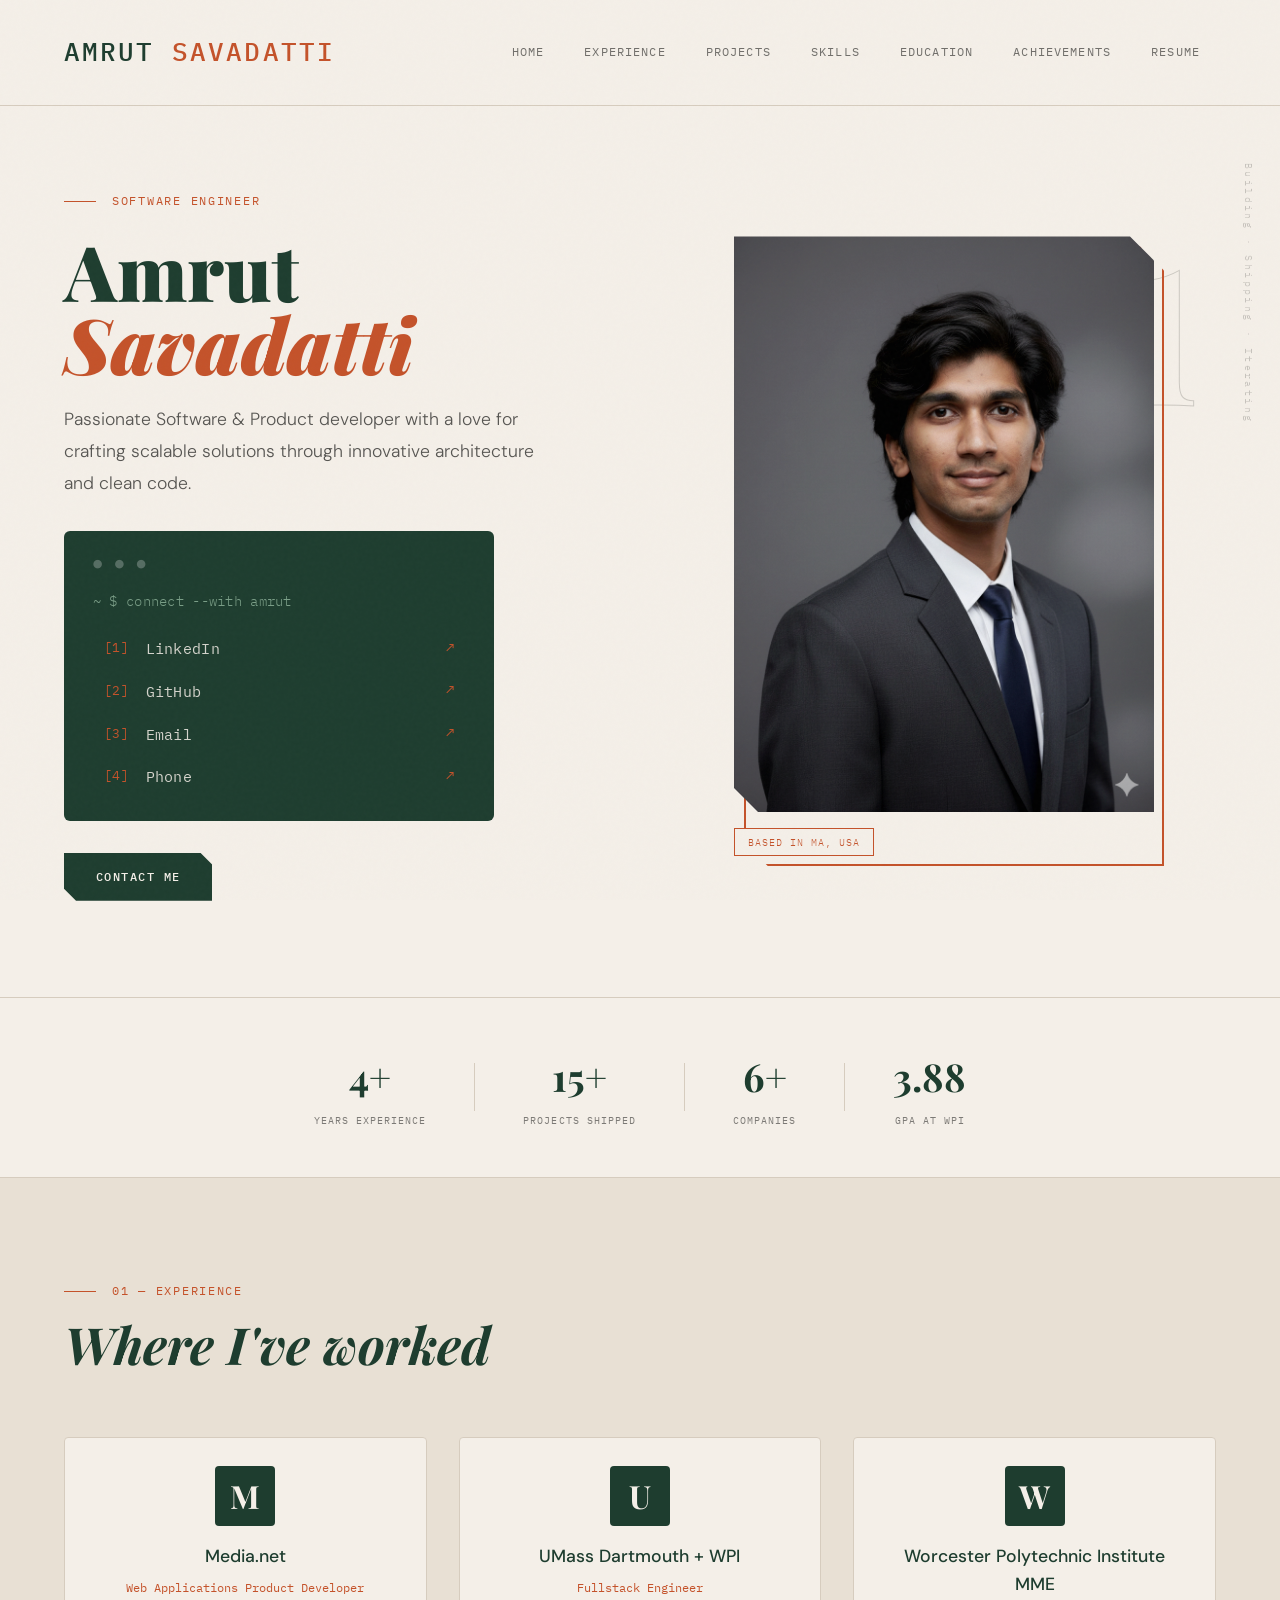
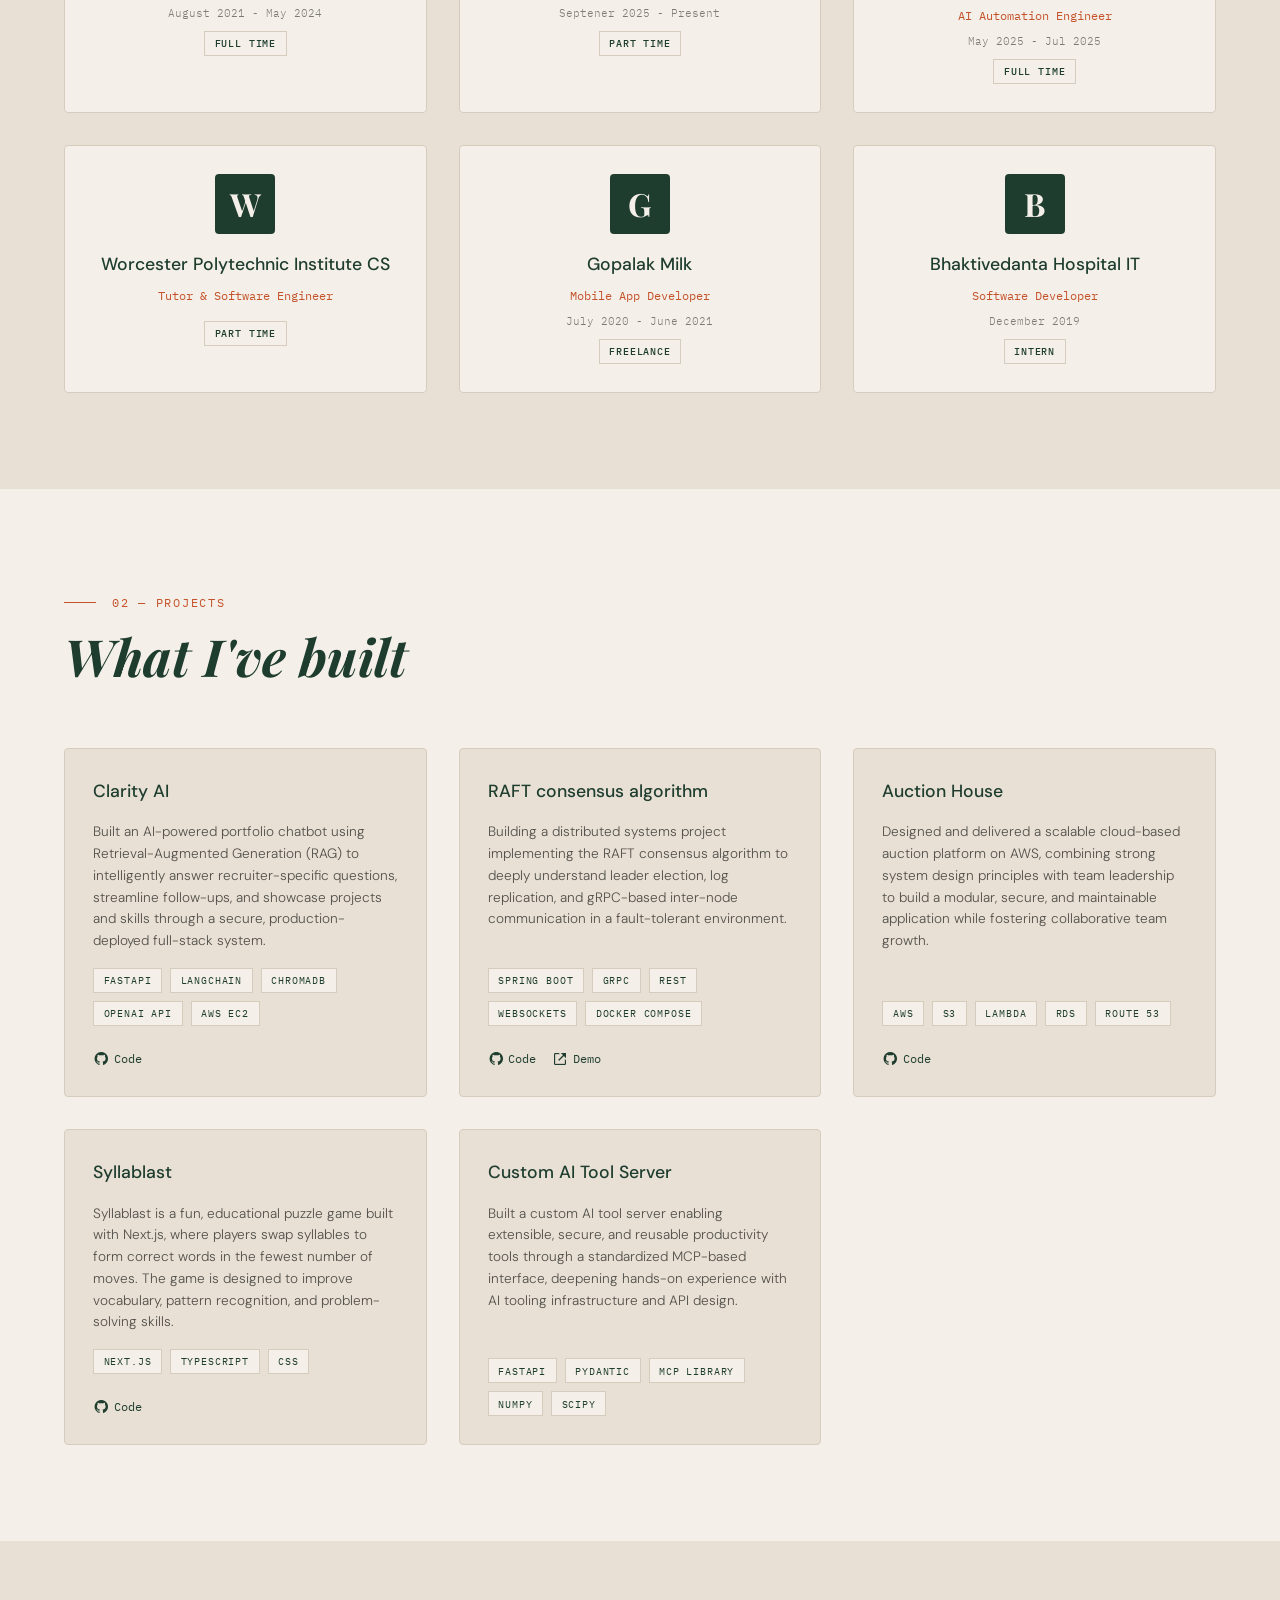
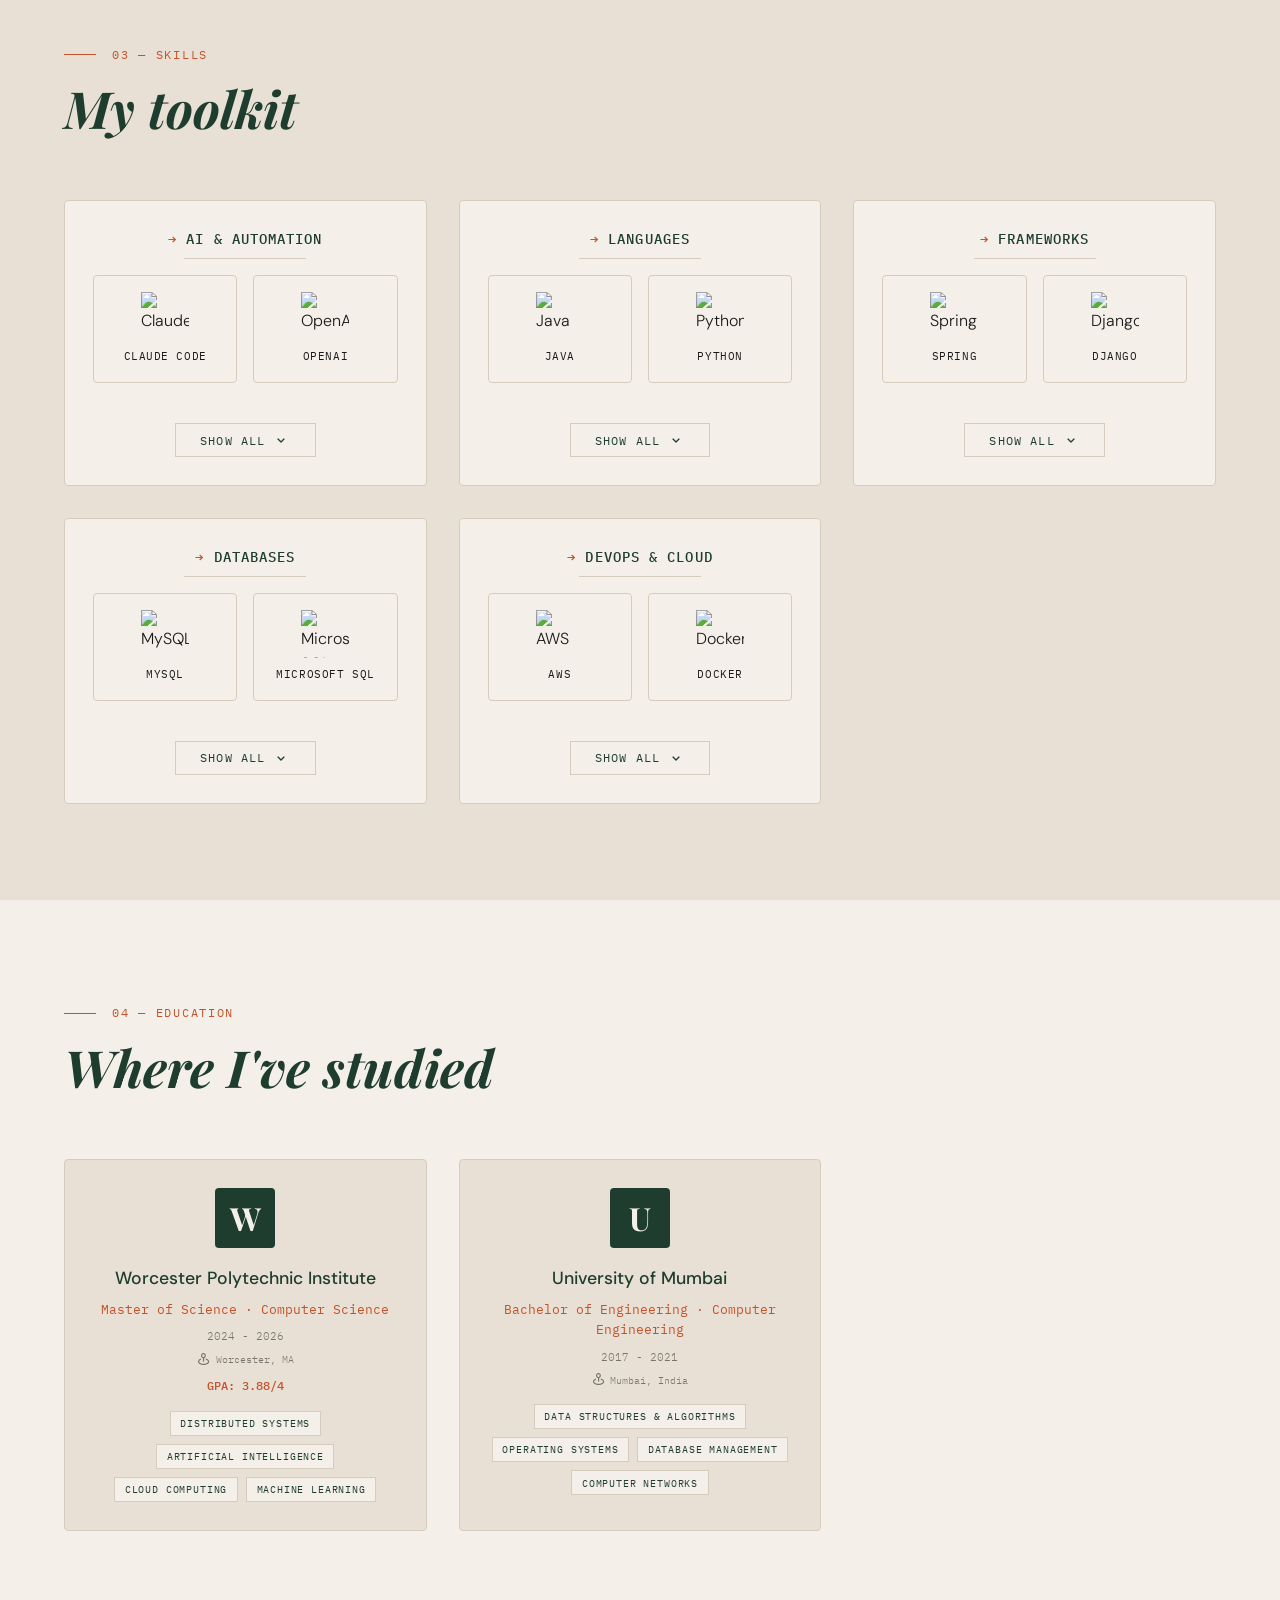
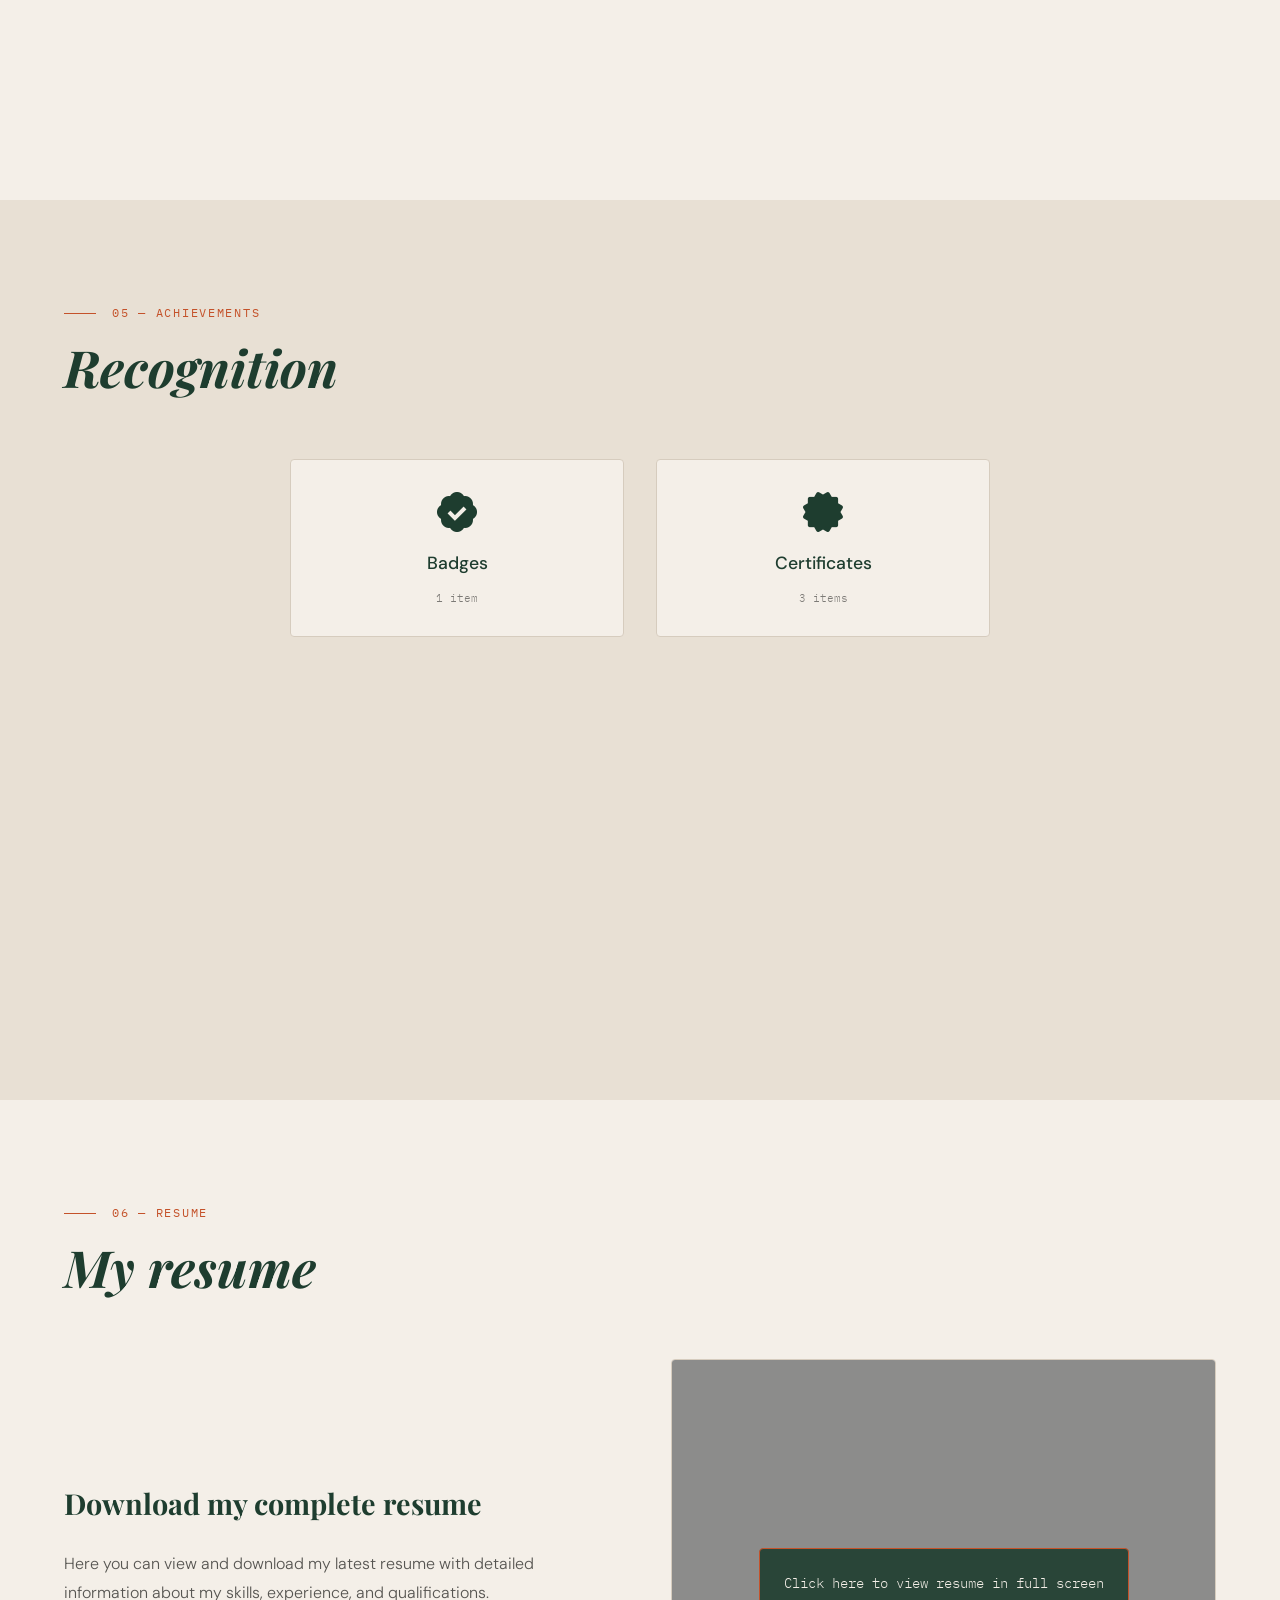
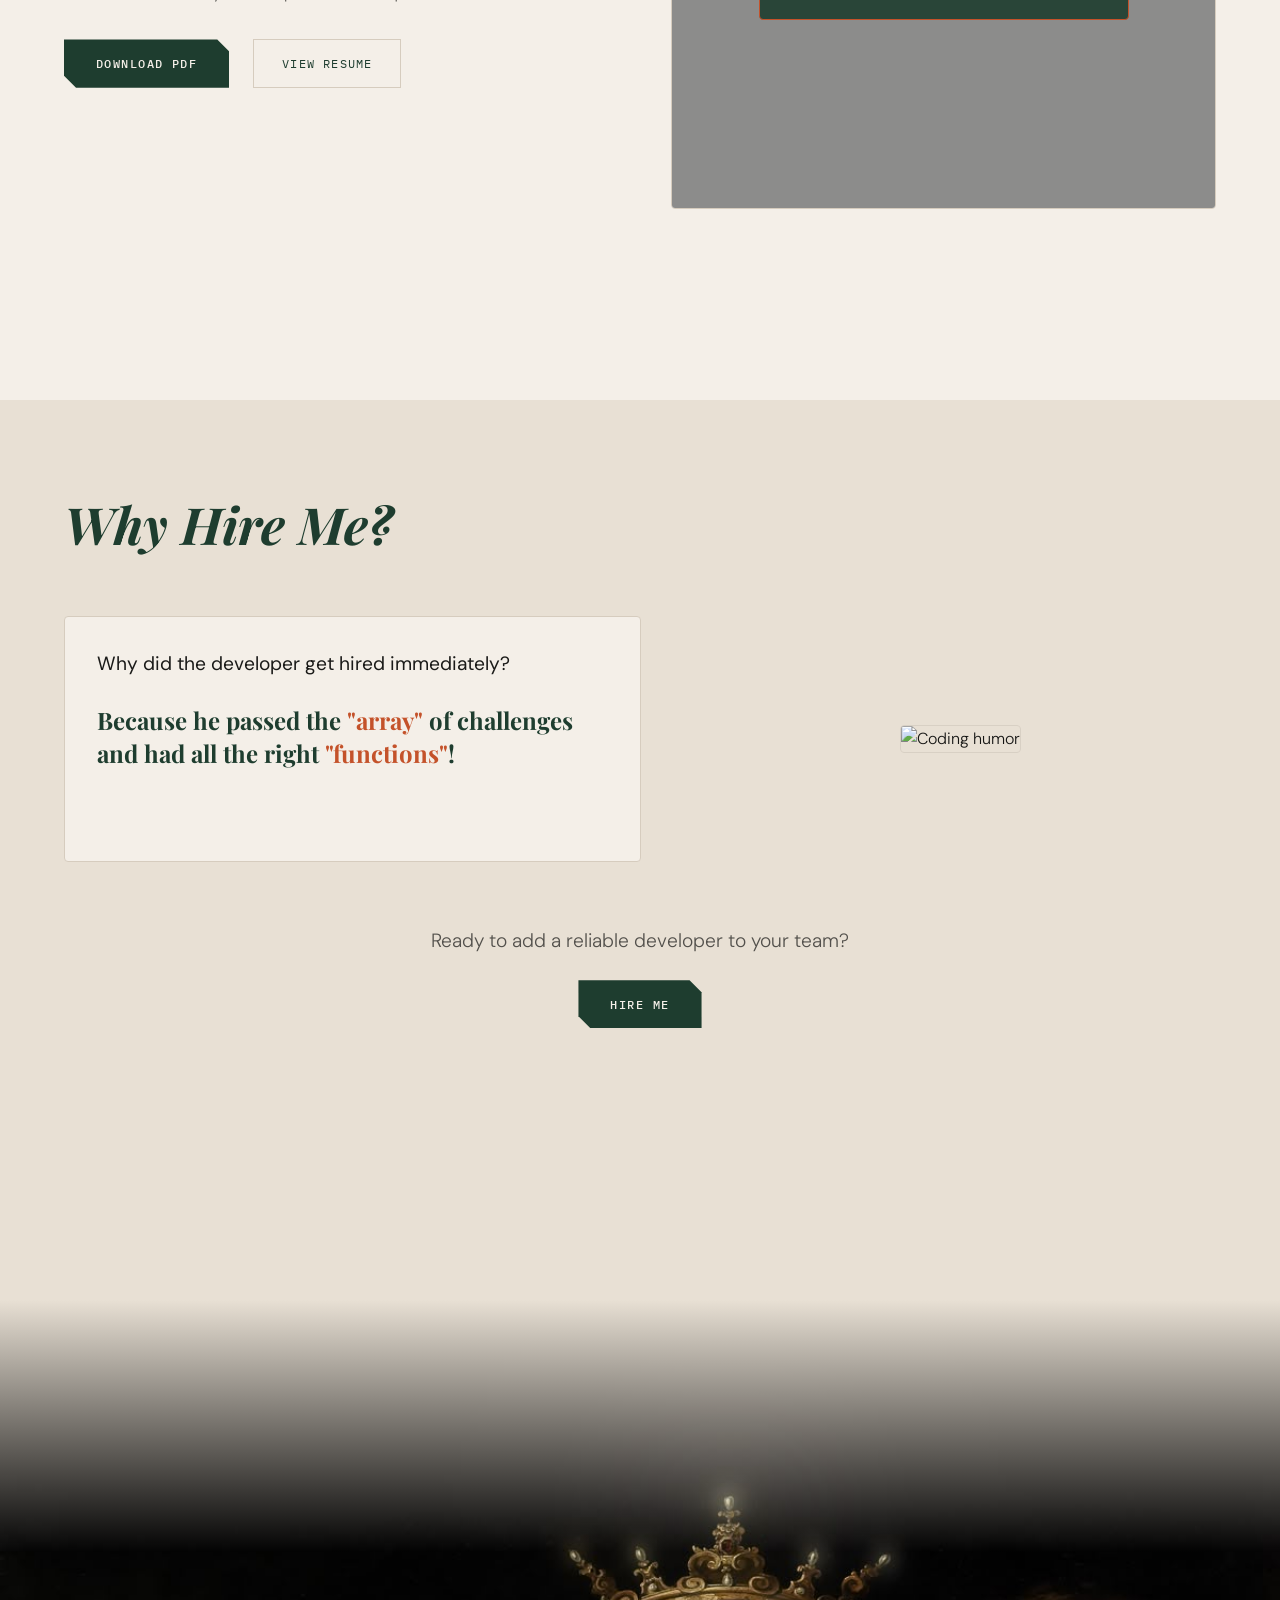
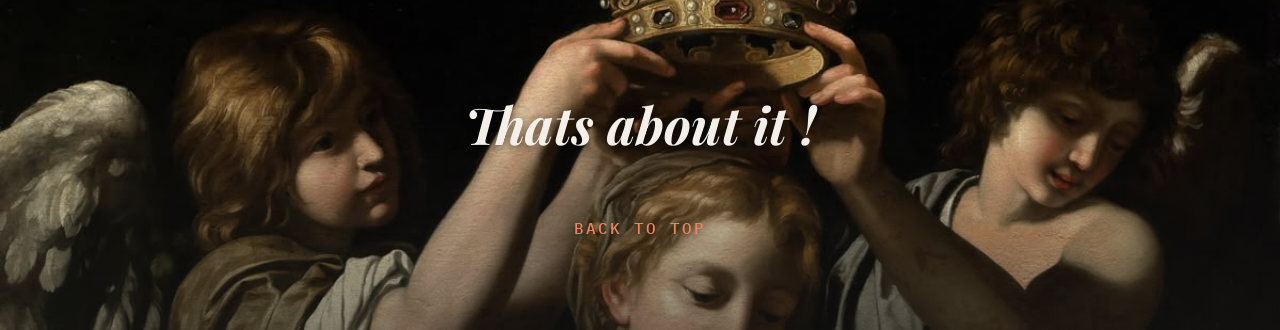
==== index.html @ 576f4924 "new design_v2" ====
<!doctype html>
<html lang="en">
    <head>
        <meta charset="UTF-8" />
        <meta
            name="viewport"
            content="width=device-width, initial-scale=1.0, maximum-scale=1.0, user-scalable=no"
        />
        <title>AS</title>
        <link
            href="https://unpkg.com/boxicons@2.1.4/css/boxicons.min.css"
            rel="stylesheet"
        />
        <link rel="preconnect" href="https://fonts.googleapis.com" />
        <link rel="preconnect" href="https://fonts.gstatic.com" crossorigin />
        <link
            href="https://fonts.googleapis.com/css2?family=Playfair+Display:ital,wght@0,700;0,900;1,700&family=IBM+Plex+Mono:wght@300;400;500&family=DM+Sans:wght@300;400;500&display=swap"
            rel="stylesheet"
        />
        <link rel="stylesheet" href="style.css" />
    </head>
    <body>
        <header class="header">
            <a href="#home" class="logo" id="logo"
                >Amrut <span>Savadatti</span></a
            >

            <div class="menu-icon" id="menu-icon">
                <span></span>
                <span></span>
                <span></span>
            </div>

            <nav class="navbar">
                <a href="#home">Home</a>
                <a href="#experience">Experience</a>
                <a href="#projects">Projects</a>
                <a href="#skills">Skills</a>
                <a href="#education">Education</a>
                <a href="#achievements">Achievements</a>
                <a href="#resume">Resume</a>
            </nav>
        </header>

        <section class="home" id="home">
            <div class="home-content">
                <span class="section-tag">Software Engineer</span>
                <h1>Amrut<br /><em>Savadatti</em></h1>
                <p>
                    Passionate Software & Product developer with a love for
                    crafting scalable solutions through innovative architecture
                    and clean code.
                </p>

                <div class="terminal-snippet">
                    <div class="terminal-dots">● ● ●</div>
                    <div class="terminal-prompt">~ $ connect --with amrut</div>
                    <nav class="terminal-links">
                        <a href="https://www.linkedin.com/in/amrut-savadatti-277069183/" target="_blank" rel="noopener noreferrer"><span class="t-index">[1]</span> LinkedIn <span class="t-arrow">↗</span></a>
                        <a href="https://github.com/amrutsavadatti" target="_blank" rel="noopener noreferrer"><span class="t-index">[2]</span> GitHub <span class="t-arrow">↗</span></a>
                        <a href="mailto:amrutsavadatticareers@gmail.com"><span class="t-index">[3]</span> Email <span class="t-arrow">↗</span></a>
                        <a href="tel:+17745257497"><span class="t-index">[4]</span> Phone <span class="t-arrow">↗</span></a>
                    </nav>
                </div>

                <div class="btn-group">
                    <a
                        href="mailto:amrutsavadatticareers@gmail.com"
                        class="btn-primary"
                        >Contact Me</a
                    >
                </div>
            </div>
            <div class="home-photo-col">
                <div class="home-img">
                    <div class="photo-index-number">01</div>
                    <a href="#contact">
                        <img src="profile.png" alt="Amrut Savadatti" />
                    </a>
                    <span class="photo-label">Based in MA, USA</span>
                </div>
                <div class="vertical-accent">Building · Shipping · Iterating</div>
            </div>
        </section>

        <div class="stats-strip">
            <div class="stats-strip-inner">
                <div class="stat-item">
                    <span class="stat-number">4+</span>
                    <span class="stat-label">Years Experience</span>
                </div>
                <div class="stat-divider"></div>
                <div class="stat-item">
                    <span class="stat-number">15+</span>
                    <span class="stat-label">Projects Shipped</span>
                </div>
                <div class="stat-divider"></div>
                <div class="stat-item">
                    <span class="stat-number">6+</span>
                    <span class="stat-label">Companies</span>
                </div>
                <div class="stat-divider"></div>
                <div class="stat-item">
                    <span class="stat-number">3.88</span>
                    <span class="stat-label">GPA at WPI</span>
                </div>
            </div>
        </div>

        <section class="experience" id="experience">
            <span class="section-tag">01 — Experience</span>
            <h2 class="heading">Where I've worked</h2>

            <!-- Loading State -->
            <div id="exp-loading" class="exp-loading">
                <div class="exp-spinner"></div>
                <p>Loading experience data...</p>
            </div>

            <!-- Error State -->
            <div id="exp-error" class="exp-error" style="display: none">
                <i class="bx bx-error-circle"></i>
                <p>Failed to load experience data.</p>
                <button class="btn-primary" id="exp-retry-btn">Retry</button>
            </div>

            <!-- View 1: Company Tiles Grid -->
            <div id="exp-companies" class="exp-companies" style="display: none">
                <div class="exp-tiles-grid" id="exp-tiles-grid"></div>
            </div>

            <!-- View 2: Company Detail -->
            <div
                id="exp-company-detail"
                class="exp-company-detail"
                style="display: none"
            >
                <button class="exp-back-btn" id="exp-back-to-companies">
                    <i class="bx bx-arrow-back"></i> All Companies
                </button>
                <div class="exp-company-header" id="exp-company-header"></div>
                <div class="exp-projects-grid" id="exp-projects-grid"></div>
            </div>

            <!-- View 3: Project Detail -->
            <div
                id="exp-project-detail"
                class="exp-project-detail"
                style="display: none"
            >
                <button class="exp-back-btn" id="exp-back-to-company">
                    <i class="bx bx-arrow-back"></i> Back to Projects
                </button>
                <div
                    class="exp-project-content"
                    id="exp-project-content"
                ></div>
            </div>
        </section>

        <section class="projects" id="projects">
            <span class="section-tag">02 — Projects</span>
            <h2 class="heading">What I've built</h2>

            <!-- View 1: Project Tiles Grid -->
            <div id="proj-tiles" class="proj-tiles">
                <div class="proj-tiles-grid" id="proj-tiles-grid"></div>
            </div>

            <!-- View 2: Project Detail -->
            <div id="proj-detail" class="proj-detail" style="display: none">
                <button class="exp-back-btn" id="proj-back-btn">
                    <i class="bx bx-arrow-back"></i> All Projects
                </button>
                <div
                    class="proj-detail-content"
                    id="proj-detail-content"
                ></div>
            </div>
        </section>

        <section class="skills" id="skills">
            <span class="section-tag">03 — Skills</span>
            <h2 class="heading">My toolkit</h2>

            <div id="skills-grid" class="skills-grid"></div>
        </section>

        <section class="education" id="education">
            <span class="section-tag">04 — Education</span>
            <h2 class="heading">Where I've studied</h2>
            <div id="edu-grid" class="edu-grid"></div>
        </section>

        <section class="achievements" id="achievements">
            <span class="section-tag">05 — Achievements</span>
            <h2 class="heading">Recognition</h2>

            <!-- View 1: Category Tiles -->
            <div id="achievements-categories" class="achievements-categories">
                <div
                    class="achievements-tiles-grid"
                    id="achievements-tiles-grid"
                ></div>
            </div>

            <!-- View 2: Category Items -->
            <div
                id="achievements-items"
                class="achievements-items"
                style="display: none"
            >
                <button class="exp-back-btn" id="achievements-back-btn">
                    <i class="bx bx-arrow-back"></i> All Categories
                </button>
                <div
                    class="achievements-grid"
                    id="achievements-grid"
                ></div>
            </div>
        </section>

        <section class="resume" id="resume">
            <span class="section-tag">06 — Resume</span>
            <h2 class="heading">My resume</h2>
            <div class="resume-container">
                <div class="resume-content">
                    <h3>Download my complete resume</h3>
                    <p>
                        Here you can view and download my latest resume with
                        detailed information about my skills, experience, and
                        qualifications.
                    </p>
                    <div class="btn-group">
                        <a
                            href="https://drive.google.com/file/d/1L2gJA-UggW-Sop5Z4ojOWzsAaTPPGb1Q/view?usp=sharing"
                            download="Amrut_resume.pdf"
                            class="btn-primary"
                            >Download PDF</a
                        >
                        <a
                            href="https://drive.google.com/file/d/1L2gJA-UggW-Sop5Z4ojOWzsAaTPPGb1Q/view?usp=sharing"
                            target="_blank"
                            class="btn-secondary"
                            >View Resume</a
                        >
                    </div>
                </div>
                <div class="resume-preview">
                    <div class="resume-frame">
                        <iframe
                            src="https://drive.google.com/file/d/1L2gJA-UggW-Sop5Z4ojOWzsAaTPPGb1Q/preview"
                            frameborder="0"
                        ></iframe>
                        <div class="frame-overlay">
                            <span
                                >Click here to view resume in full screen</span
                            >
                        </div>
                    </div>
                </div>
            </div>
        </section>

        <section class="joke" id="joke">
            <h2 class="heading">Why Hire Me?</h2>
            <div class="joke-container">
                <div class="joke-content">
                    <p class="joke-setup">
                        Why did the developer get hired immediately?
                    </p>
                    <p class="joke-punchline">
                        Because he passed the <span>"array"</span> of challenges
                        and had all the right <span>"functions"</span>!
                    </p>
                    <p class="joke-tagline">
                        Just like me - I don't just talk the talk, I actually
                        <span>"return"</span> results!
                    </p>
                </div>
                <div class="joke-image">
                    <img
                        src="coding-joke.png"
                        alt="Coding humor"
                        onerror="this.src='https://media.giphy.com/media/v1.Y2lkPTc5MGI3NjExMXdoeHY1bmZjbmgzMWdhZHB6MmQzcmMxOXprNWc1eW0wdGg4NjlvdyZlcD12MV9pbnRlcm5hbF9naWZfYnlfaWQmY3Q9Zw/QNFhOolVeCzPQ2Mx85/giphy.gif'; this.onerror=null;"
                    />
                </div>
            </div>
            <div class="cta-container">
                <p class="cta-text">
                    Ready to add a reliable developer to your team?
                </p>
                <a
                    href="mailto:amrutsavadatticareers@gmail.com"
                    class="btn-primary"
                    >Hire Me</a
                >
            </div>
        </section>

        <footer class="end">
            <div class="end-fade"></div>
            <div class="end-content">
                <h2 class="heading">Thats about it !</h2>
                <a href="#home"><h3 class="back-link">Back to top</h3></a>
            </div>
        </footer>

        <script src="https://cdn.jsdelivr.net/npm/gsap@3.12.5/dist/gsap.min.js"></script>
        <script
            src="https://cdnjs.cloudflare.com/ajax/libs/gsap/3.12.5/ScrollTrigger.min.js"
            integrity="sha512-onMTRKJBKz8M1TnqqDuGBlowlH0ohFzMXYRNebz+yOcc5TQr/zAKsthzhuv0hiyUKEiQEQXEynnXCvNTOk50dg=="
            crossorigin="anonymous"
            referrerpolicy="no-referrer"
        ></script>
        <script src="script.js"></script>
    </body>
</html>
---- style.css ----
/* ============================================================
   DESIGN SYSTEM — Editorial-Terminal Hybrid
   Warm. Sharp. Considered.
   ============================================================ */

* {
    margin: 0;
    padding: 0;
    box-sizing: border-box;
    text-decoration: none;
    border: none;
    outline: none;
    scroll-behavior: smooth;
}

:root {
    /* Colors */
    --cream:        #f4efe8;
    --cream-dark:   #e8e0d4;
    --cream-border: #d6ccbe;
    --ink:          #1a1a18;
    --ink-muted:    rgba(26, 26, 24, 0.55);
    --ink-faint:    rgba(26, 26, 24, 0.18);
    --forest:       #1e3d2f;
    --forest-light: #2d5c45;
    --sienna:       #c4522a;
    --sienna-light: #e8855e;
    --sage:         #7a9e87;
    --white:        #ffffff;

    /* Fonts */
    --font-serif: 'Playfair Display', Georgia, serif;
    --font-mono:  'IBM Plex Mono', 'Courier New', monospace;
    --font-sans:  'DM Sans', system-ui, sans-serif;

    /* Legacy variable mapping for JS-generated elements */
    --bg-color: var(--cream);
    --second-bg-color: var(--cream-dark);
    --text-color: var(--ink);
    --main-color: var(--forest);
    --main-color-rgb: 30, 61, 47;
    --secondary-color: var(--sienna);
    --trim-color: var(--sienna);
}

html {
    font-size: 100%; /* 1rem = 16px — all rem values are authored for this base */
    overflow-x: hidden;
}

body {
    background-color: var(--cream);
    color: var(--ink);
    font-family: var(--font-sans);
    font-weight: 300;
    overflow-x: hidden;
    line-height: 1.6;
}

/* Grain texture overlay */
body::before {
    content: '';
    position: fixed;
    inset: 0;
    background-image: url("data:image/svg+xml,%3Csvg viewBox='0 0 256 256' xmlns='http://www.w3.org/2000/svg'%3E%3Cfilter id='noise'%3E%3CfeTurbulence type='fractalNoise' baseFrequency='0.9' numOctaves='4' stitchTiles='stitch'/%3E%3C/filter%3E%3Crect width='100%25' height='100%25' filter='url(%23noise)' opacity='0.04'/%3E%3C/svg%3E");
    pointer-events: none;
    z-index: 9999;
    opacity: 0.55;
}

/* ============================================================
   ANIMATIONS
   ============================================================ */
@keyframes fadeUp {
    from { opacity: 0; transform: translateY(24px); }
    to   { opacity: 1; transform: translateY(0); }
}

@keyframes blink {
    0%, 100% { opacity: 1; }
    50%      { opacity: 0; }
}

@keyframes exp-fadeIn {
    from { opacity: 0; transform: translateY(20px); }
    to   { opacity: 1; transform: translateY(0); }
}

@keyframes exp-spin {
    to { transform: rotate(360deg); }
}

.animate-in {
    animation: fadeUp 0.8s ease both;
}

/* ============================================================
   SCROLLBAR
   ============================================================ */
::-webkit-scrollbar {
    width: 6px;
}

::-webkit-scrollbar-thumb {
    background-color: var(--sienna);
    border-radius: 3px;
}

::-webkit-scrollbar-track {
    background-color: var(--cream-dark);
}

/* ============================================================
   NAVIGATION
   ============================================================ */
.header {
    position: fixed;
    top: 0;
    left: 0;
    width: 100%;
    padding: 2rem 4rem;
    background: var(--cream);
    border-bottom: 1px solid var(--cream-border);
    display: flex;
    justify-content: space-between;
    align-items: center;
    z-index: 100;
}

.logo {
    font-family: var(--font-mono);
    font-size: 1.6rem;
    font-weight: 500;
    color: var(--forest);
    text-transform: uppercase;
    letter-spacing: 0.08em;
    cursor: pointer;
    transition: 0.3s ease;
}

.logo:hover {
    opacity: 0.8;
}

.logo span {
    color: var(--sienna);
}

.navbar {
    display: flex;
    align-items: center;
    gap: 0.5rem;
}

.navbar a {
    font-family: var(--font-mono);
    font-size: 0.72rem;
    font-weight: 400;
    color: var(--ink);
    opacity: 0.6;
    text-transform: uppercase;
    letter-spacing: 0.1em;
    padding: 0.5rem 1rem;
    position: relative;
    transition: opacity 0.3s ease, color 0.3s ease;
}

.navbar a::after {
    content: '';
    position: absolute;
    bottom: 0;
    left: 0;
    width: 0;
    height: 2px;
    background: var(--sienna);
    transition: width 0.3s ease;
}

.navbar a:hover {
    opacity: 1;
    color: var(--forest);
}

.navbar a:hover::after {
    width: 100%;
}

.navbar a.active {
    color: var(--sienna);
    opacity: 1;
}

.navbar a.active::after {
    width: 100%;
}

/* Hamburger menu icon */
.menu-icon {
    display: none;
    flex-direction: column;
    gap: 5px;
    cursor: pointer;
    padding: 0.5rem;
}

.menu-icon span {
    display: block;
    width: 24px;
    height: 2px;
    background: var(--forest);
    transition: 0.3s ease;
}

/* ============================================================
   SECTION LAYOUT
   ============================================================ */
section {
    min-height: 100vh;
    padding: 6rem 4rem;
    max-width: 1280px;
    margin: 0 auto;
}

/* Override for full-bleed backgrounds */
.experience,
.skills,
.achievements,
.joke {
    max-width: none;
    background: var(--cream-dark);
}

.experience > *,
.skills > *,
.achievements > *,
.joke > * {
    max-width: 1280px;
    margin-left: auto;
    margin-right: auto;
}

.home,
.projects,
.education,
.resume {
    background: var(--cream);
}

/* ============================================================
   SECTION TAGS & HEADINGS
   ============================================================ */
.section-tag {
    display: inline-flex;
    align-items: center;
    gap: 1rem;
    font-family: var(--font-mono);
    font-size: 0.72rem;
    font-weight: 400;
    text-transform: uppercase;
    letter-spacing: 0.15em;
    color: var(--sienna);
    margin-bottom: 1rem;
}

.section-tag::before {
    content: '';
    display: inline-block;
    width: 2rem;
    height: 1px;
    background: var(--sienna);
}

.heading {
    font-family: var(--font-serif);
    font-weight: 700;
    font-style: italic;
    color: var(--forest);
    font-size: clamp(2.5rem, 4vw, 3.5rem);
    margin-bottom: 4rem;
    line-height: 1.1;
}

/* ============================================================
   BUTTONS
   ============================================================ */
.btn-primary {
    display: inline-block;
    font-family: var(--font-mono);
    font-size: 0.75rem;
    font-weight: 500;
    letter-spacing: 0.12em;
    text-transform: uppercase;
    color: var(--cream);
    background: var(--forest);
    border: none;
    padding: 0.9rem 2rem;
    cursor: pointer;
    clip-path: polygon(0 0, calc(100% - 12px) 0, 100% 12px, 100% 100%, 12px 100%, 0 calc(100% - 12px));
    transition: transform 0.2s ease, box-shadow 0.2s ease;
}

.btn-primary:hover {
    transform: translate(-2px, -2px);
    box-shadow: 4px 4px 0 var(--sienna);
}

.btn-secondary {
    display: inline-block;
    font-family: var(--font-mono);
    font-size: 0.75rem;
    font-weight: 400;
    letter-spacing: 0.1em;
    text-transform: uppercase;
    color: var(--forest);
    background: transparent;
    border: 1px solid var(--cream-border);
    padding: 0.85rem 1.75rem;
    cursor: pointer;
    transition: border-color 0.2s, color 0.2s;
}

.btn-secondary:hover {
    border-color: var(--sienna);
    color: var(--sienna);
}

.btn-group {
    display: flex;
    gap: 1.5rem;
    flex-wrap: wrap;
}

/* Legacy .btn class mapping for JS-generated buttons */
.btn {
    display: inline-block;
    font-family: var(--font-mono);
    font-size: 0.75rem;
    font-weight: 500;
    letter-spacing: 0.12em;
    text-transform: uppercase;
    color: var(--cream);
    background: var(--forest);
    border: none;
    padding: 0.9rem 2rem;
    cursor: pointer;
    clip-path: polygon(0 0, calc(100% - 12px) 0, 100% 12px, 100% 100%, 12px 100%, 0 calc(100% - 12px));
    transition: transform 0.2s ease, box-shadow 0.2s ease;
}

.btn:hover {
    transform: translate(-2px, -2px);
    box-shadow: 4px 4px 0 var(--sienna);
}

/* ============================================================
   HERO SECTION
   ============================================================ */
.home {
    display: grid;
    grid-template-columns: 1fr 1fr;
    align-items: center;
    gap: 4rem;
    padding-top: 12rem;
    min-height: 100vh;
}

.home-content {
    display: flex;
    flex-direction: column;
    align-items: flex-start;
}

.home-content .section-tag {
    margin-bottom: 1.5rem;
}

.home-content h1 {
    font-family: var(--font-serif);
    font-weight: 900;
    font-size: clamp(3.5rem, 6vw, 5.5rem);
    color: var(--forest);
    line-height: 0.95;
    margin-bottom: 1.5rem;
}

.home-content h1 em {
    color: var(--sienna);
    font-style: italic;
}


.home-content p {
    font-size: 1.1rem;
    font-weight: 300;
    line-height: 1.8;
    color: var(--ink);
    opacity: 0.72;
    max-width: 480px;
    margin-bottom: 2rem;
}

/* Terminal snippet */
.terminal-snippet {
    background: var(--forest);
    border-radius: 6px;
    padding: 1.5rem 1.8rem;
    max-width: 430px;
    margin-bottom: 2rem;
    width: 100%;
}

.terminal-dots {
    color: rgba(255, 255, 255, 0.25);
    font-size: 0.7rem;
    letter-spacing: 0.4em;
    margin-bottom: 1rem;
}

.terminal-prompt {
    font-family: var(--font-mono);
    font-size: 0.9rem;
    color: var(--sage);
    margin-bottom: 1rem;
    letter-spacing: 0.02em;
}

.terminal-links {
    display: flex;
    flex-direction: column;
    gap: 0.15rem;
}

.terminal-links a {
    display: flex;
    align-items: center;
    gap: 0.6rem;
    font-family: var(--font-mono);
    font-size: 0.95rem;
    font-weight: 400;
    color: rgba(244, 239, 232, 0.85);
    padding: 0.5rem 0.7rem;
    border-radius: 3px;
    transition: all 0.15s ease;
    letter-spacing: 0.02em;
}

.terminal-links a:hover {
    background: rgba(255, 255, 255, 0.1);
    color: var(--sienna-light);
}

.t-index {
    color: var(--sage);
    font-size: 0.8rem;
    min-width: 2rem;
}

.t-arrow {
    margin-left: auto;
    color: rgba(255, 255, 255, 0.25);
    font-size: 0.85rem;
    transition: color 0.15s ease;
}

.terminal-links a:hover .t-arrow {
    color: var(--sienna-light);
}

/* Photo column */
.home-photo-col {
    position: relative;
    display: flex;
    justify-content: center;
}

.home-img {
    position: relative;
    display: inline-block;
}

.home-img img {
    display: block;
    width: 100%;
    max-width: 420px;
    height: auto;
    object-fit: cover;
    object-position: top;
    clip-path: polygon(0 0, calc(100% - 24px) 0, 100% 24px, 100% 100%, 24px 100%, 0 calc(100% - 24px));
    filter: grayscale(20%) contrast(1.05);
    transition: 0.4s ease-in-out;
}

.home-img::after {
    content: '';
    position: absolute;
    inset: 0;
    clip-path: polygon(0 0, calc(100% - 24px) 0, 100% 24px, 100% 100%, 24px 100%, 0 calc(100% - 24px));
    border: 2px solid var(--sienna);
    transform: translate(10px, 10px);
    z-index: -1;
    pointer-events: none;
}

.photo-index-number {
    position: absolute;
    top: -4rem;
    right: -3rem;
    font-family: var(--font-serif);
    font-size: 16rem;
    font-weight: 900;
    color: transparent;
    -webkit-text-stroke: 1px var(--ink-faint);
    pointer-events: none;
    user-select: none;
    z-index: -2;
    line-height: 1;
}

.photo-label {
    display: inline-block;
    font-family: var(--font-mono);
    font-size: 0.65rem;
    text-transform: uppercase;
    letter-spacing: 0.1em;
    color: var(--sienna);
    border: 1px solid var(--sienna);
    background: var(--cream);
    padding: 0.3rem 0.8rem;
    margin-top: 1rem;
}

.vertical-accent {
    position: absolute;
    right: -2rem;
    top: 50%;
    transform: rotate(90deg) translateX(-50%);
    transform-origin: right center;
    font-family: var(--font-mono);
    font-size: 0.6rem;
    letter-spacing: 0.25em;
    color: var(--ink);
    opacity: 0.2;
    white-space: nowrap;
    pointer-events: none;
    user-select: none;
}

/* ============================================================
   STATS STRIP
   ============================================================ */
.stats-strip {
    background: var(--cream);
    border-top: 1px solid var(--cream-border);
    border-bottom: 1px solid var(--cream-border);
    padding: 3rem 4rem;
}

.stats-strip-inner {
    max-width: 1280px;
    margin: 0 auto;
    display: flex;
    justify-content: center;
    align-items: center;
    gap: 3rem;
}

.stat-item {
    display: flex;
    flex-direction: column;
    align-items: center;
    gap: 0.3rem;
}

.stat-number {
    font-family: var(--font-serif);
    font-weight: 700;
    font-size: 2.4rem;
    color: var(--forest);
}

.stat-label {
    font-family: var(--font-mono);
    font-size: 0.65rem;
    font-weight: 400;
    text-transform: uppercase;
    letter-spacing: 0.1em;
    color: var(--ink-muted);
}

.stat-divider {
    width: 1px;
    height: 3rem;
    background: var(--cream-border);
}


/* ============================================================
   CARDS — Shared styles for Experience, Projects, Education
   ============================================================ */
.exp-tile,
.exp-project-card,
.proj-tile,
.edu-card,
.achievement-category-tile,
.achievement-card,
.skills-category {
    background-color: var(--cream-dark);
    border: 1px solid var(--cream-border);
    border-radius: 4px;
    padding: 1.75rem;
    transition: all 0.2s ease;
    animation: exp-fadeIn 0.5s ease forwards;
    opacity: 0;
}

.exp-tile:hover,
.exp-project-card:hover,
.proj-tile:hover,
.edu-card:hover,
.achievement-category-tile:hover,
.achievement-card:hover,
.skills-category:hover {
    border-color: var(--sienna);
    transform: translate(-3px, -3px);
    box-shadow: 4px 4px 0 var(--sienna);
}

/* Cards inside --cream-dark sections need --cream background for contrast */
.experience .exp-tile,
.experience .exp-project-card,
.experience .exp-company-header,
.skills .skills-category,
.achievements .achievement-category-tile,
.achievements .achievement-card,
.joke .joke-content {
    background-color: var(--cream);
}

/* ============================================================
   EXPERIENCE SECTION
   ============================================================ */
.experience {
    padding: 6rem 4rem;
}

.experience .heading {
    margin-bottom: 4rem;
}

/* Loading */
.exp-loading {
    display: flex;
    flex-direction: column;
    align-items: center;
    justify-content: center;
    padding: 6rem 0;
    gap: 2rem;
}

.exp-loading p {
    font-family: var(--font-mono);
    font-size: 0.85rem;
    color: var(--ink-muted);
}

.exp-spinner {
    width: 40px;
    height: 40px;
    border: 3px solid var(--cream-border);
    border-top: 3px solid var(--forest);
    border-radius: 50%;
    animation: exp-spin 0.8s linear infinite;
}

/* Error */
.exp-error {
    display: flex;
    flex-direction: column;
    align-items: center;
    justify-content: center;
    padding: 6rem 0;
    gap: 2rem;
}

.exp-error i {
    font-size: 3rem;
    color: var(--sienna);
}

.exp-error p {
    font-family: var(--font-mono);
    font-size: 0.85rem;
    color: var(--ink-muted);
}

/* Tiles Grid */
.exp-tiles-grid {
    max-width: 1200px;
    margin: 0 auto;
    display: grid;
    grid-template-columns: repeat(auto-fill, minmax(280px, 1fr));
    gap: 2rem;
}

.exp-tile {
    display: flex;
    flex-direction: column;
    align-items: center;
    text-align: center;
    cursor: pointer;
    gap: 0.5rem;
}

.exp-tile-logo {
    width: 60px;
    height: 60px;
    border-radius: 4px;
    object-fit: contain;
    margin-bottom: 0.5rem;
}

.exp-tile-logo-placeholder {
    width: 60px;
    height: 60px;
    border-radius: 4px;
    background: var(--forest);
    display: flex;
    align-items: center;
    justify-content: center;
    font-family: var(--font-serif);
    font-size: 2rem;
    font-weight: 700;
    color: var(--cream);
    margin-bottom: 0.5rem;
}

.exp-tile h3 {
    font-family: var(--font-sans);
    font-size: 1.1rem;
    font-weight: 500;
    color: var(--forest);
}

.exp-tile h4 {
    font-family: var(--font-mono);
    font-size: 0.75rem;
    font-weight: 400;
    color: var(--sienna);
}

.exp-tile-duration {
    font-family: var(--font-mono);
    font-size: 0.7rem;
    color: var(--ink-muted);
}

.exp-tile-type {
    font-family: var(--font-mono);
    font-size: 0.65rem;
    font-weight: 500;
    text-transform: uppercase;
    letter-spacing: 0.08em;
    color: var(--forest);
    background: var(--cream);
    border: 1px solid var(--cream-border);
    padding: 0.2rem 0.6rem;
}

/* Back Button */
.exp-back-btn {
    display: inline-flex;
    align-items: center;
    gap: 0.5rem;
    background: transparent;
    border: 1px solid var(--cream-border);
    color: var(--forest);
    padding: 0.6rem 1.5rem;
    font-family: var(--font-mono);
    font-size: 0.72rem;
    font-weight: 400;
    text-transform: uppercase;
    letter-spacing: 0.1em;
    cursor: pointer;
    transition: all 0.2s ease;
    margin-bottom: 2rem;
}

.exp-back-btn:hover {
    border-color: var(--sienna);
    color: var(--sienna);
}

.exp-back-btn i {
    font-size: 1.2rem;
}

/* Company Header */
.exp-company-header {
    display: flex;
    align-items: center;
    gap: 2rem;
    margin-bottom: 3rem;
    padding: 1.75rem;
    background: var(--cream);
    border: 1px solid var(--cream-border);
    border-radius: 4px;
    animation: exp-fadeIn 0.4s ease forwards;
}

.exp-company-header img {
    width: 80px;
    height: 80px;
    border-radius: 4px;
    object-fit: contain;
}

.exp-company-header-placeholder {
    width: 80px;
    height: 80px;
    border-radius: 4px;
    background: var(--forest);
    display: flex;
    align-items: center;
    justify-content: center;
    font-family: var(--font-serif);
    font-size: 2.5rem;
    font-weight: 700;
    color: var(--cream);
    flex-shrink: 0;
}

.exp-company-info h3 {
    font-family: var(--font-sans);
    font-size: 1.5rem;
    font-weight: 500;
    color: var(--forest);
    margin-bottom: 0.3rem;
}

.exp-company-info h4 {
    font-family: var(--font-mono);
    font-size: 0.85rem;
    font-weight: 400;
    color: var(--sienna);
    margin-bottom: 0.3rem;
}

.exp-company-info p {
    font-family: var(--font-mono);
    font-size: 0.75rem;
    color: var(--ink-muted);
}

/* Projects Grid */
.exp-projects-grid {
    max-width: 1200px;
    margin: 0 auto;
    display: grid;
    grid-template-columns: repeat(auto-fill, minmax(300px, 1fr));
    gap: 2rem;
}

.exp-project-card {
    cursor: pointer;
    display: flex;
    flex-direction: column;
    gap: 1rem;
}

.exp-project-card h3 {
    font-family: var(--font-sans);
    font-size: 1.1rem;
    font-weight: 500;
    color: var(--forest);
}

.exp-project-card p {
    font-family: var(--font-sans);
    font-size: 0.85rem;
    font-weight: 300;
    color: var(--ink);
    opacity: 0.72;
    line-height: 1.6;
}

.exp-project-card-tags {
    display: flex;
    flex-wrap: wrap;
    gap: 0.5rem;
}

.exp-project-card-link {
    display: inline-flex;
    align-items: center;
    gap: 0.3rem;
    font-family: var(--font-mono);
    font-size: 0.72rem;
    color: var(--forest);
    font-weight: 400;
    transition: 0.2s ease;
}

.exp-project-card-link:hover {
    color: var(--sienna);
}

.exp-project-card-link i {
    font-size: 1rem;
}

/* Tech Tags */
.exp-tech-tag {
    display: inline-block;
    padding: 0.2rem 0.6rem;
    background: var(--cream);
    border: 1px solid var(--cream-border);
    font-family: var(--font-mono);
    font-size: 0.65rem;
    font-weight: 400;
    text-transform: uppercase;
    letter-spacing: 0.08em;
    color: var(--forest);
}

/* Project Detail Content */
.exp-project-content {
    max-width: 900px;
    margin: 0 auto;
    animation: exp-fadeIn 0.4s ease forwards;
}

.exp-project-content h2 {
    font-family: var(--font-serif);
    font-size: 2.2rem;
    font-weight: 700;
    color: var(--forest);
    margin-bottom: 2rem;
}

.exp-project-content .exp-project-desc {
    font-size: 1rem;
    color: var(--ink);
    line-height: 1.8;
    margin-bottom: 2rem;
    opacity: 0.85;
}

.exp-project-desc-list,
.proj-detail-desc-list {
    list-style: none;
    padding: 0;
    margin: 0 0 2rem 0;
}

.exp-project-desc-list li,
.proj-detail-desc-list li {
    position: relative;
    padding-left: 1.5rem;
    margin-bottom: 0.8rem;
    font-size: 1rem;
    color: var(--ink);
    line-height: 1.8;
    opacity: 0.85;
}

.exp-project-desc-list li::before,
.proj-detail-desc-list li::before {
    content: '→';
    position: absolute;
    left: 0;
    color: var(--sienna);
    font-family: var(--font-mono);
}

.exp-project-content .exp-project-tech {
    margin-bottom: 2rem;
}

.exp-project-content .exp-project-tech h4 {
    font-family: var(--font-mono);
    font-size: 0.85rem;
    font-weight: 500;
    color: var(--forest);
    text-transform: uppercase;
    letter-spacing: 0.08em;
    margin-bottom: 1rem;
}

.exp-project-content .exp-project-tech .exp-tech-tags {
    display: flex;
    flex-wrap: wrap;
    gap: 0.5rem;
}

.exp-project-content .exp-project-links {
    display: flex;
    gap: 1.5rem;
    flex-wrap: wrap;
}

.exp-project-content .exp-project-links a {
    display: inline-flex;
    align-items: center;
    gap: 0.5rem;
    font-family: var(--font-mono);
    font-size: 0.75rem;
    font-weight: 400;
    text-transform: uppercase;
    letter-spacing: 0.1em;
    padding: 0.85rem 1.75rem;
    border: 1px solid var(--cream-border);
    color: var(--forest);
    transition: all 0.2s ease;
}

.exp-project-content .exp-project-links a:hover {
    border-color: var(--sienna);
    color: var(--sienna);
}

.exp-project-screenshots {
    margin-top: 2rem;
}

.exp-project-screenshots h4 {
    font-family: var(--font-mono);
    font-size: 0.85rem;
    font-weight: 500;
    color: var(--forest);
    text-transform: uppercase;
    letter-spacing: 0.08em;
    margin-bottom: 1rem;
}

.exp-project-screenshots-grid {
    display: grid;
    grid-template-columns: repeat(auto-fill, minmax(250px, 1fr));
    gap: 1.5rem;
}

.exp-project-screenshots-grid img {
    width: 100%;
    border-radius: 4px;
    border: 1px solid var(--cream-border);
    transition: 0.2s ease;
}

.exp-project-screenshots-grid img:hover {
    border-color: var(--sienna);
}

.exp-no-projects {
    text-align: center;
    padding: 3rem;
    font-family: var(--font-mono);
    font-size: 0.85rem;
    color: var(--ink-muted);
}

/* ============================================================
   PROJECTS SECTION
   ============================================================ */
.projects {
    padding: 6rem 4rem;
}

.projects .heading {
    margin-bottom: 4rem;
}

.proj-tiles-grid {
    max-width: 1200px;
    margin: 0 auto;
    display: grid;
    grid-template-columns: repeat(auto-fill, minmax(320px, 1fr));
    gap: 2rem;
}

.proj-tile {
    cursor: pointer;
    display: flex;
    flex-direction: column;
    gap: 1rem;
}

.proj-tile h3 {
    font-family: var(--font-sans);
    font-size: 1.1rem;
    font-weight: 500;
    color: var(--forest);
}

.proj-tile p {
    font-family: var(--font-sans);
    font-size: 0.85rem;
    font-weight: 300;
    color: var(--ink);
    opacity: 0.72;
    line-height: 1.6;
}

.proj-tile-tags {
    display: flex;
    flex-wrap: wrap;
    gap: 0.5rem;
    margin-top: auto;
}

.proj-tile-links {
    display: flex;
    gap: 1rem;
    margin-top: 0.5rem;
}

.proj-tile-links a {
    display: inline-flex;
    align-items: center;
    gap: 0.3rem;
    font-family: var(--font-mono);
    font-size: 0.72rem;
    color: var(--forest);
    font-weight: 400;
    transition: 0.2s ease;
}

.proj-tile-links a:hover {
    color: var(--sienna);
}

.proj-tile-links a i {
    font-size: 1rem;
}

/* Project Detail */
.proj-detail-content {
    max-width: 900px;
    margin: 0 auto;
    animation: exp-fadeIn 0.4s ease forwards;
}

.proj-detail-content h2 {
    font-family: var(--font-serif);
    font-size: 2.2rem;
    font-weight: 700;
    color: var(--forest);
    margin-bottom: 2rem;
    text-align: left;
}

.proj-detail-desc {
    font-size: 1rem;
    color: var(--ink);
    line-height: 1.8;
    margin-bottom: 2rem;
    opacity: 0.85;
}

.proj-detail-tech {
    margin-bottom: 2rem;
}

.proj-detail-tech h4 {
    font-family: var(--font-mono);
    font-size: 0.85rem;
    font-weight: 500;
    color: var(--forest);
    text-transform: uppercase;
    letter-spacing: 0.08em;
    margin-bottom: 1rem;
}

.proj-detail-tech-tags {
    display: flex;
    flex-wrap: wrap;
    gap: 0.5rem;
}

.proj-detail-links {
    display: flex;
    gap: 1.5rem;
    flex-wrap: wrap;
}

.proj-detail-links a {
    display: inline-flex;
    align-items: center;
    gap: 0.5rem;
    font-family: var(--font-mono);
    font-size: 0.75rem;
    font-weight: 400;
    text-transform: uppercase;
    letter-spacing: 0.1em;
    padding: 0.85rem 1.75rem;
    border: 1px solid var(--cream-border);
    color: var(--forest);
    transition: all 0.2s ease;
}

.proj-detail-links a:hover {
    border-color: var(--sienna);
    color: var(--sienna);
}

/* ============================================================
   SKILLS SECTION
   ============================================================ */
.skills {
    padding: 6rem 4rem;
}

.skills .heading {
    margin-bottom: 4rem;
}

.skills-grid {
    max-width: 1200px;
    margin: 0 auto;
    display: grid;
    grid-template-columns: repeat(auto-fill, minmax(300px, 1fr));
    gap: 2rem;
}

.skills-category {
    display: flex;
    flex-direction: column;
    align-items: center;
    gap: 1.5rem;
}

.skills-category-title {
    font-family: var(--font-mono);
    font-size: 0.85rem;
    font-weight: 500;
    color: var(--forest);
    text-transform: uppercase;
    letter-spacing: 0.08em;
    text-align: center;
    position: relative;
    display: inline-block;
    width: 100%;
}

.skills-category-title::before {
    content: '→ ';
    color: var(--sienna);
}

.skills-category-title::after {
    content: '';
    position: absolute;
    width: 40%;
    height: 1px;
    background-color: var(--cream-border);
    bottom: -0.5rem;
    left: 30%;
}

.skills-items {
    display: grid;
    grid-template-columns: repeat(auto-fill, minmax(8rem, 1fr));
    gap: 1rem;
    width: 100%;
}

.skills-item {
    display: flex;
    flex-direction: column;
    align-items: center;
    justify-content: center;
    padding: 1rem 0.5rem;
    border-radius: 4px;
    background-color: var(--cream);
    border: 1px solid var(--cream-border);
    transition: all 0.2s ease;
}

.skills-item:hover {
    border-color: var(--sienna);
    transform: translate(-2px, -2px);
    box-shadow: 3px 3px 0 var(--sienna);
}

.skills-item img {
    width: 3rem;
    height: 3rem;
    object-fit: contain;
    margin-bottom: 0.5rem;
}

.skills-item h3 {
    font-family: var(--font-mono);
    font-size: 0.7rem;
    font-weight: 400;
    text-align: center;
    color: var(--ink);
    text-transform: uppercase;
    letter-spacing: 0.05em;
}

.skills-item-hidden {
    display: none;
}

.skills-expanded .skills-item-hidden {
    display: flex;
    animation: exp-fadeIn 0.3s ease forwards;
}

.skills-category-hidden {
    display: none !important;
}

.skills-grid-focused {
    grid-template-columns: 1fr;
}

.skills-expanded {
    animation: exp-fadeIn 0.4s ease forwards;
}

.skills-toggle-btn {
    display: inline-flex;
    align-items: center;
    gap: 0.5rem;
    margin: 1rem auto 0;
    background: transparent;
    border: 1px solid var(--cream-border);
    color: var(--forest);
    padding: 0.5rem 1.5rem;
    font-family: var(--font-mono);
    font-size: 0.72rem;
    font-weight: 400;
    text-transform: uppercase;
    letter-spacing: 0.1em;
    cursor: pointer;
    transition: all 0.2s ease;
    width: fit-content;
}

.skills-toggle-btn:hover {
    border-color: var(--sienna);
    color: var(--sienna);
}

.skills-toggle-btn i {
    font-size: 1rem;
}

/* ============================================================
   EDUCATION SECTION
   ============================================================ */
.education {
    padding: 6rem 4rem;
}

.education .heading {
    margin-bottom: 4rem;
}

.edu-grid {
    max-width: 1200px;
    margin: 0 auto;
    display: grid;
    grid-template-columns: repeat(auto-fill, minmax(340px, 1fr));
    gap: 2rem;
}

.edu-card {
    display: flex;
    flex-direction: column;
    align-items: center;
    text-align: center;
    gap: 0.5rem;
}

.edu-card-logo {
    width: 60px;
    height: 60px;
    border-radius: 4px;
    object-fit: contain;
    margin-bottom: 0.5rem;
}

.edu-card-logo-placeholder {
    width: 60px;
    height: 60px;
    border-radius: 4px;
    background: var(--forest);
    display: flex;
    align-items: center;
    justify-content: center;
    font-family: var(--font-serif);
    font-size: 2rem;
    font-weight: 700;
    color: var(--cream);
    margin-bottom: 0.5rem;
}

.edu-card h3 {
    font-family: var(--font-sans);
    font-size: 1.1rem;
    font-weight: 500;
    color: var(--forest);
}

.edu-card h4 {
    font-family: var(--font-mono);
    font-size: 0.8rem;
    font-weight: 400;
    color: var(--sienna);
}

.edu-card-meta {
    display: flex;
    flex-direction: column;
    align-items: center;
    gap: 0.3rem;
}

.edu-card-duration {
    font-family: var(--font-mono);
    font-size: 0.7rem;
    color: var(--ink-muted);
}

.edu-card-location {
    font-family: var(--font-mono);
    font-size: 0.65rem;
    color: var(--ink-muted);
    display: flex;
    align-items: center;
    gap: 0.3rem;
}

.edu-card-location i {
    font-size: 0.85rem;
}

.edu-card-gpa {
    font-family: var(--font-mono);
    font-size: 0.75rem;
    font-weight: 500;
    color: var(--sienna);
}

.edu-card-highlights {
    display: flex;
    flex-wrap: wrap;
    gap: 0.5rem;
    justify-content: center;
    margin-top: 0.5rem;
}

/* ============================================================
   ACHIEVEMENTS SECTION
   ============================================================ */
.achievements {
    padding: 6rem 4rem;
}

.achievements .heading {
    margin-bottom: 4rem;
}

.achievements-tiles-grid {
    display: grid;
    grid-template-columns: repeat(auto-fill, minmax(280px, 1fr));
    gap: 2rem;
    max-width: 700px;
    margin: 0 auto;
}

.achievement-category-tile {
    display: flex;
    flex-direction: column;
    align-items: center;
    text-align: center;
    gap: 0.8rem;
    cursor: pointer;
}

.achievement-category-icon {
    font-size: 3rem;
    color: var(--forest);
}

.achievement-category-tile h3 {
    font-family: var(--font-sans);
    font-size: 1.1rem;
    font-weight: 500;
    color: var(--forest);
}

.achievement-category-count {
    font-family: var(--font-mono);
    font-size: 0.7rem;
    color: var(--ink-muted);
}

/* Items grid */
.achievements-grid {
    display: grid;
    grid-template-columns: repeat(auto-fill, minmax(280px, 1fr));
    gap: 2rem;
    margin-top: 2rem;
}

.achievement-card {
    display: flex;
    flex-direction: column;
    align-items: center;
    text-align: center;
    gap: 0.8rem;
}

.achievement-img {
    width: 100px;
    height: 100px;
    display: flex;
    align-items: center;
    justify-content: center;
    margin-bottom: 0.5rem;
}

.achievement-img img {
    width: 100%;
    height: 100%;
    object-fit: contain;
}

.achievement-img svg {
    width: 100%;
    height: 100%;
}

.achievement-img-credly {
    width: auto;
    height: auto;
    min-height: 270px;
}

.achievement-issuer-logo {
    width: 5rem;
    height: 5rem;
    object-fit: contain;
    border-radius: 4px;
}

.achievement-fallback-icon {
    font-size: 4rem;
    color: var(--forest);
}

.achievement-type {
    font-family: var(--font-mono);
    font-size: 0.65rem;
    font-weight: 500;
    padding: 0.2rem 0.8rem;
    letter-spacing: 0.08em;
    text-transform: uppercase;
}

.achievement-type-certificate {
    background: transparent;
    color: var(--sienna);
    border: 1px solid var(--sienna);
}

.achievement-type-badge {
    background: transparent;
    color: var(--forest);
    border: 1px solid var(--forest);
}

.achievement-type-accomplishment {
    background: transparent;
    color: var(--sienna);
    border: 1px solid var(--sienna);
}

.achievement-card h3 {
    font-family: var(--font-sans);
    font-size: 1rem;
    font-weight: 500;
    color: var(--forest);
    line-height: 1.3;
}

.achievement-card h4 {
    font-family: var(--font-mono);
    font-size: 0.75rem;
    font-weight: 400;
    color: var(--sienna);
}

.achievement-date {
    font-family: var(--font-mono);
    font-size: 0.7rem;
    color: var(--ink-muted);
    display: flex;
    align-items: center;
    gap: 0.3rem;
}

.achievement-date i {
    font-size: 0.85rem;
}

.achievement-desc {
    font-family: var(--font-sans);
    font-size: 0.85rem;
    color: var(--ink);
    opacity: 0.72;
    line-height: 1.6;
}

.achievement-link {
    margin-top: auto;
    display: inline-flex;
    align-items: center;
    gap: 0.4rem;
    font-family: var(--font-mono);
    font-size: 0.72rem;
    font-weight: 400;
    text-transform: uppercase;
    letter-spacing: 0.08em;
    color: var(--forest);
    border: 1px solid var(--cream-border);
    padding: 0.5rem 1.2rem;
    transition: all 0.2s ease;
}

.achievement-link:hover {
    border-color: var(--sienna);
    color: var(--sienna);
}

.achievements-empty {
    text-align: center;
    font-family: var(--font-mono);
    font-size: 0.85rem;
    color: var(--ink-muted);
    padding: 3rem;
}

/* ============================================================
   RESUME SECTION
   ============================================================ */
.resume {
    padding: 6rem 4rem;
}

.resume .heading {
    margin-bottom: 4rem;
}

.resume-container {
    display: flex;
    justify-content: space-between;
    align-items: center;
    gap: 4rem;
    max-width: 1200px;
    margin: 0 auto;
}

.resume-content {
    flex: 1;
}

.resume-content h3 {
    font-family: var(--font-serif);
    font-size: 1.8rem;
    font-weight: 700;
    margin-bottom: 1.5rem;
    color: var(--forest);
}

.resume-content p {
    font-size: 1rem;
    margin-bottom: 2rem;
    line-height: 1.8;
    color: var(--ink);
    opacity: 0.72;
}

.resume-preview {
    flex: 1;
    height: 50vh;
    border: 1px solid var(--cream-border);
    border-radius: 4px;
    overflow: hidden;
    position: relative;
    transition: all 0.2s ease;
}

.resume-preview:hover {
    border-color: var(--sienna);
    transform: translate(-3px, -3px);
    box-shadow: 4px 4px 0 var(--sienna);
}

.resume-frame {
    width: 100%;
    height: 100%;
    position: relative;
}

.resume-frame iframe {
    width: 100%;
    height: 100%;
    background-color: var(--white);
}

.frame-overlay {
    position: absolute;
    top: 0;
    left: 0;
    width: 100%;
    height: 100%;
    background-color: rgba(26, 26, 24, 0.5);
    display: flex;
    justify-content: center;
    align-items: center;
    cursor: pointer;
    transition: background-color 0.3s ease;
}

.frame-overlay:hover {
    background-color: rgba(26, 26, 24, 0.3);
}

.frame-overlay span {
    font-family: var(--font-mono);
    color: var(--cream);
    font-size: 0.85rem;
    text-align: center;
    padding: 1.5rem;
    background-color: rgba(30, 61, 47, 0.9);
    border-radius: 4px;
    border: 1px solid var(--sienna);
    transition: transform 0.2s ease;
}

.frame-overlay:hover span {
    transform: translate(-2px, -2px);
    box-shadow: 3px 3px 0 var(--sienna);
}

/* ============================================================
   JOKE / WHY HIRE ME SECTION
   ============================================================ */
.joke {
    padding: 6rem 4rem;
}

.joke .heading {
    margin-bottom: 4rem;
}

.joke-container {
    display: flex;
    align-items: center;
    gap: 4rem;
    margin-bottom: 4rem;
    max-width: 1200px;
    margin-left: auto;
    margin-right: auto;
    margin-bottom: 4rem;
}

.joke-content {
    flex: 1;
    background-color: var(--cream);
    border: 1px solid var(--cream-border);
    border-radius: 4px;
    padding: 2rem;
    transition: all 0.2s ease;
}

.joke-content:hover {
    border-color: var(--sienna);
    transform: translate(-3px, -3px);
    box-shadow: 4px 4px 0 var(--sienna);
}

.joke-setup,
.joke-punchline,
.joke-tagline {
    opacity: 0;
    transform: translateY(20px);
    transition: opacity 0.8s ease, transform 0.8s ease;
}

.joke-setup.animate,
.joke-punchline.animate,
.joke-tagline.animate {
    opacity: 1;
    transform: translateY(0);
}

.joke-setup {
    font-family: var(--font-sans);
    font-size: 1.2rem;
    font-weight: 400;
    margin-bottom: 1.5rem;
    color: var(--ink);
}

.joke-punchline {
    font-family: var(--font-serif);
    font-size: 1.5rem;
    font-weight: 700;
    margin-bottom: 2rem;
    color: var(--forest);
    line-height: 1.4;
}

.joke-tagline {
    font-family: var(--font-sans);
    font-size: 1rem;
    font-style: italic;
    color: var(--ink-muted);
}

.joke-content span {
    color: var(--sienna);
    font-weight: 700;
    position: relative;
    display: inline-block;
}

.joke-content span::after {
    content: '';
    position: absolute;
    width: 100%;
    height: 2px;
    bottom: -2px;
    left: 0;
    background-color: var(--sienna);
    transform: scaleX(0);
    transform-origin: bottom right;
    transition: transform 0.3s ease;
}

.joke-content:hover span::after {
    transform: scaleX(1);
    transform-origin: bottom left;
}

.joke-image {
    flex: 1;
    display: flex;
    justify-content: center;
    align-items: center;
}

.joke-image img {
    max-width: 100%;
    border-radius: 4px;
    border: 1px solid var(--cream-border);
    filter: grayscale(20%) contrast(1.05);
}

.cta-container {
    text-align: center;
    margin-top: 3rem;
}

.cta-text {
    font-family: var(--font-sans);
    font-size: 1.2rem;
    margin-bottom: 1.5rem;
    color: var(--ink);
    opacity: 0.72;
}

/* ============================================================
   FOOTER
   ============================================================ */
.end {
    position: relative;
    min-height: 70vh;
    display: flex;
    flex-direction: column;
    align-items: center;
    justify-content: flex-end;
    padding: 0;
    background: url('bottom.jpg') center bottom / cover no-repeat;
    background-color: var(--cream-dark);
}

.end-fade {
    position: absolute;
    top: 0;
    left: 0;
    width: 100%;
    height: 40%;
    background: linear-gradient(to bottom, var(--cream-dark) 0%, transparent 100%);
    pointer-events: none;
    z-index: 1;
}

.end-content {
    position: relative;
    z-index: 2;
    text-align: center;
    padding: 3rem 2rem 4rem;
    width: 100%;
    background: linear-gradient(to bottom, transparent 0%, rgba(26, 26, 24, 0.5) 100%);
}

.end-content .heading {
    color: var(--cream);
    text-shadow: 0 2px 10px rgba(0, 0, 0, 0.5);
}

.back-link {
    font-family: var(--font-mono);
    font-size: 1rem;
    font-weight: 500;
    text-transform: uppercase;
    letter-spacing: 0.12em;
    text-align: center;
    margin: 1.5rem 0;
    color: var(--sienna-light);
    text-shadow: 0 2px 8px rgba(0, 0, 0, 0.5);
    transition: 0.3s ease;
}

.back-link:hover {
    color: var(--cream);
}

/* Global span color override — only for specific elements */
.home-content span:not(.section-tag):not(.stat-number):not(.stat-label),
.joke-content span {
    color: var(--sienna);
}

/* ============================================================
   CONTACT FORM (legacy styles, adapted)
   ============================================================ */
.contact-form {
    margin-top: 1rem;
    padding: 1.5rem;
    background: var(--cream);
    border: 1px solid var(--cream-border);
    border-radius: 4px;
}

.form-group {
    margin-bottom: 1.5rem;
}

.form-group input {
    width: 100%;
    padding: 0.8rem 1rem;
    border: 1px solid var(--cream-border);
    border-radius: 4px;
    background: var(--cream);
    color: var(--ink);
    font-family: var(--font-mono);
    font-size: 0.85rem;
    outline: none;
    transition: all 0.2s ease;
    box-sizing: border-box;
}

.form-group input:focus {
    border-color: var(--forest);
}

.form-group input::placeholder {
    color: var(--ink-muted);
}

.form-actions {
    display: flex;
    gap: 1rem;
    margin-top: 1rem;
}

.btn-submit,
.btn-skip {
    flex: 1;
    padding: 0.8rem 1.2rem;
    border: none;
    font-family: var(--font-mono);
    font-size: 0.75rem;
    font-weight: 500;
    cursor: pointer;
    transition: all 0.2s ease;
    text-transform: uppercase;
    letter-spacing: 0.1em;
}

.btn-submit {
    background: var(--forest);
    color: var(--cream);
}

.btn-submit:hover {
    transform: translate(-2px, -2px);
    box-shadow: 3px 3px 0 var(--sienna);
}

.btn-skip {
    background: var(--cream-dark);
    color: var(--ink);
    border: 1px solid var(--cream-border);
}

.btn-skip:hover {
    border-color: var(--sienna);
    color: var(--sienna);
}

.form-error {
    color: var(--sienna);
    font-family: var(--font-mono);
    font-size: 0.72rem;
    margin-top: 0.5rem;
    padding: 0.5rem;
    background: rgba(196, 82, 42, 0.08);
    border-radius: 4px;
    border-left: 3px solid var(--sienna);
    display: none;
}

/* ============================================================
   RESPONSIVE — TABLET
   ============================================================ */
@media (max-width: 1200px) {
    html {
        font-size: 95%;
    }
}

@media (max-width: 991px) {
    section {
        padding: 6rem 3rem;
    }

    .experience,
    .skills,
    .achievements,
    .joke {
        padding: 6rem 3rem;
    }

    .header {
        padding: 1.5rem 3rem;
    }

    .home {
        grid-template-columns: 1fr;
        gap: 3rem;
        padding-top: 12rem;
    }

    .home-photo-col {
        order: -1;
    }

    .home-img img {
        max-width: 320px;
    }

    .vertical-accent {
        display: none;
    }

    .photo-index-number {
        font-size: 10rem;
    }

    .resume-container {
        flex-direction: column;
    }

    .resume-preview {
        width: 100%;
        height: 45vh;
    }

    .joke-container {
        flex-direction: column;
    }

    .joke-image {
        order: -1;
    }

    .joke-image img {
        max-width: 70%;
    }

    .stats-strip-inner {
        flex-wrap: wrap;
        gap: 2rem;
    }
}

@media (max-width: 768px) {
    html {
        font-size: 90%;
    }

    .header {
        padding: 1.5rem 2rem;
    }

    .logo {
        font-size: 1.3rem;
    }

    .menu-icon {
        display: flex;
    }

    .navbar {
        position: absolute;
        top: 100%;
        left: 0;
        width: 100%;
        padding: 1.5rem 2rem;
        background: var(--cream);
        border-bottom: 1px solid var(--cream-border);
        flex-direction: column;
        display: none;
        z-index: 99;
    }

    .navbar.active {
        display: flex;
    }

    .navbar a {
        font-size: 0.85rem;
        padding: 0.8rem 0;
        text-align: center;
    }

    section {
        padding: 4rem 2rem;
    }

    .experience,
    .skills,
    .achievements,
    .joke {
        padding: 4rem 2rem;
    }

    .home-content h1 {
        font-size: clamp(2.8rem, 8vw, 4rem);
    }

    .home-img img {
        max-width: 260px;
    }

    .exp-company-header {
        flex-direction: column;
        text-align: center;
    }

    .exp-company-info {
        text-align: center;
    }

    .skills-grid {
        grid-template-columns: 1fr;
    }

    .edu-grid {
        grid-template-columns: 1fr;
    }

    .achievements-grid {
        grid-template-columns: repeat(auto-fill, minmax(240px, 1fr));
    }
}

@media (max-width: 480px) {
    html {
        font-size: 85%;
    }

    .header {
        padding: 1rem 1.5rem;
    }

    section {
        padding: 3rem 1.5rem;
    }

    .experience,
    .skills,
    .achievements,
    .joke {
        padding: 3rem 1.5rem;
    }

    .home {
        padding-top: 10rem;
    }

    .home-content h1 {
        font-size: clamp(2.5rem, 10vw, 3.5rem);
    }

    .heading {
        font-size: clamp(2rem, 5vw, 2.5rem);
    }

    .exp-tiles-grid {
        grid-template-columns: 1fr;
    }

    .exp-projects-grid {
        grid-template-columns: 1fr;
    }

    .proj-tiles-grid {
        grid-template-columns: 1fr;
    }

    .stats-strip {
        padding: 2rem 1.5rem;
    }

    .stats-strip-inner {
        gap: 1.5rem;
    }

    .stat-number {
        font-size: 1.8rem;
    }

    .btn-group {
        flex-direction: column;
        gap: 1rem;
    }

    .resume-preview {
        height: 35vh;
    }

    .joke-image img {
        max-width: 100%;
    }
}

@media (max-width: 380px) {
    html {
        font-size: 80%;
    }

    .social-links {
        flex-wrap: wrap;
        gap: 1rem;
    }
}
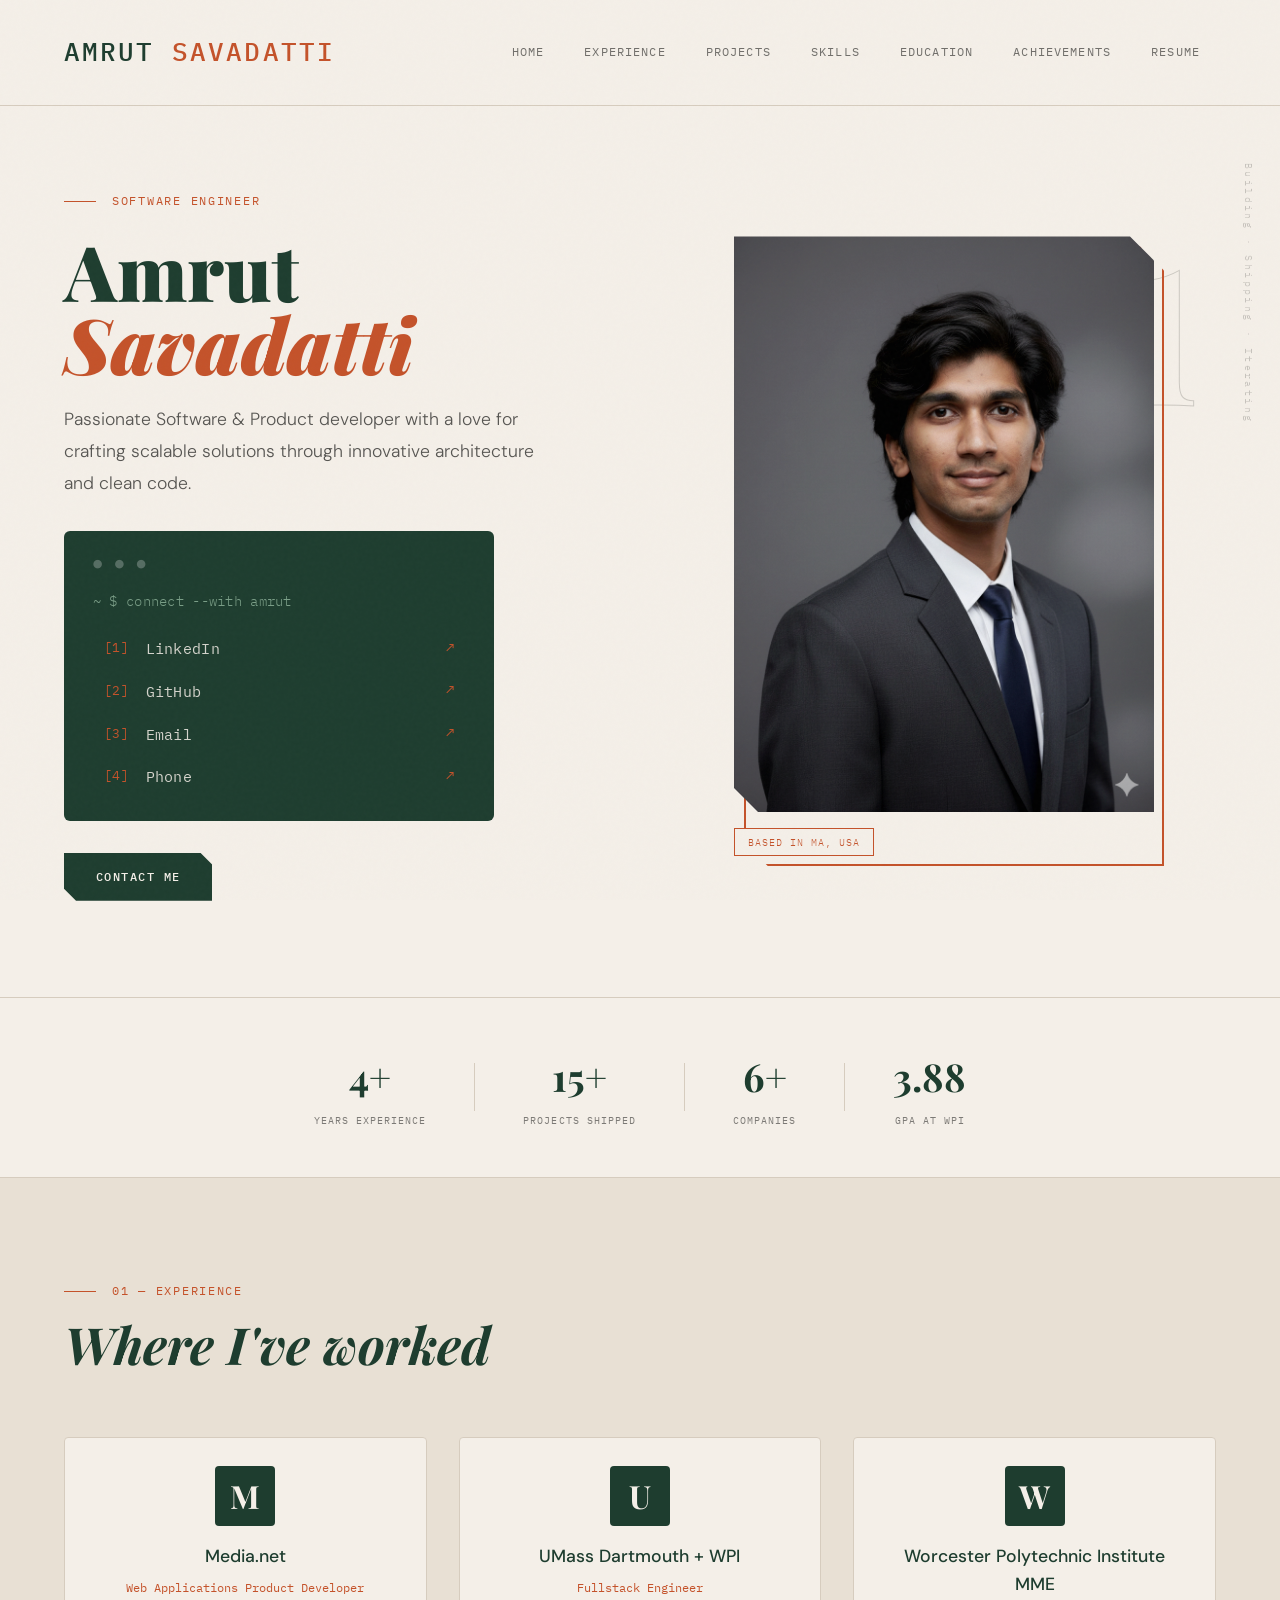
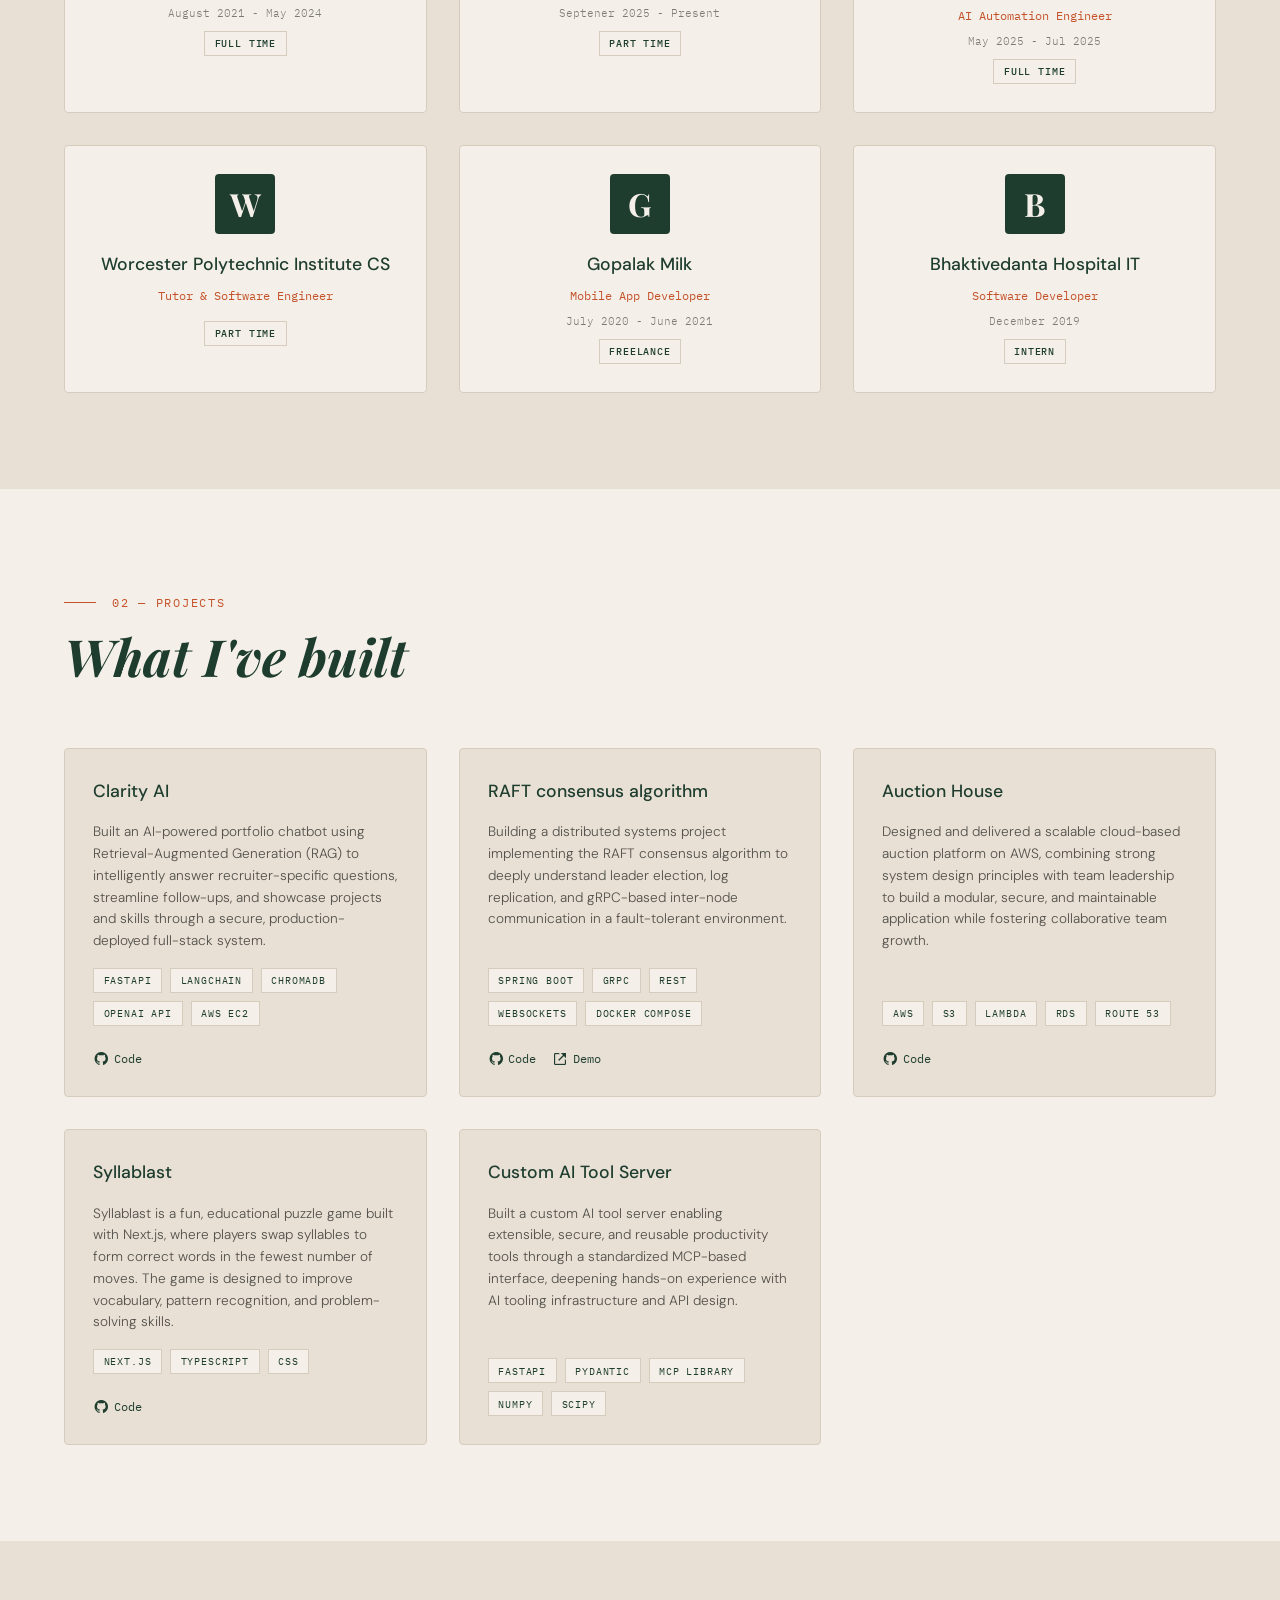
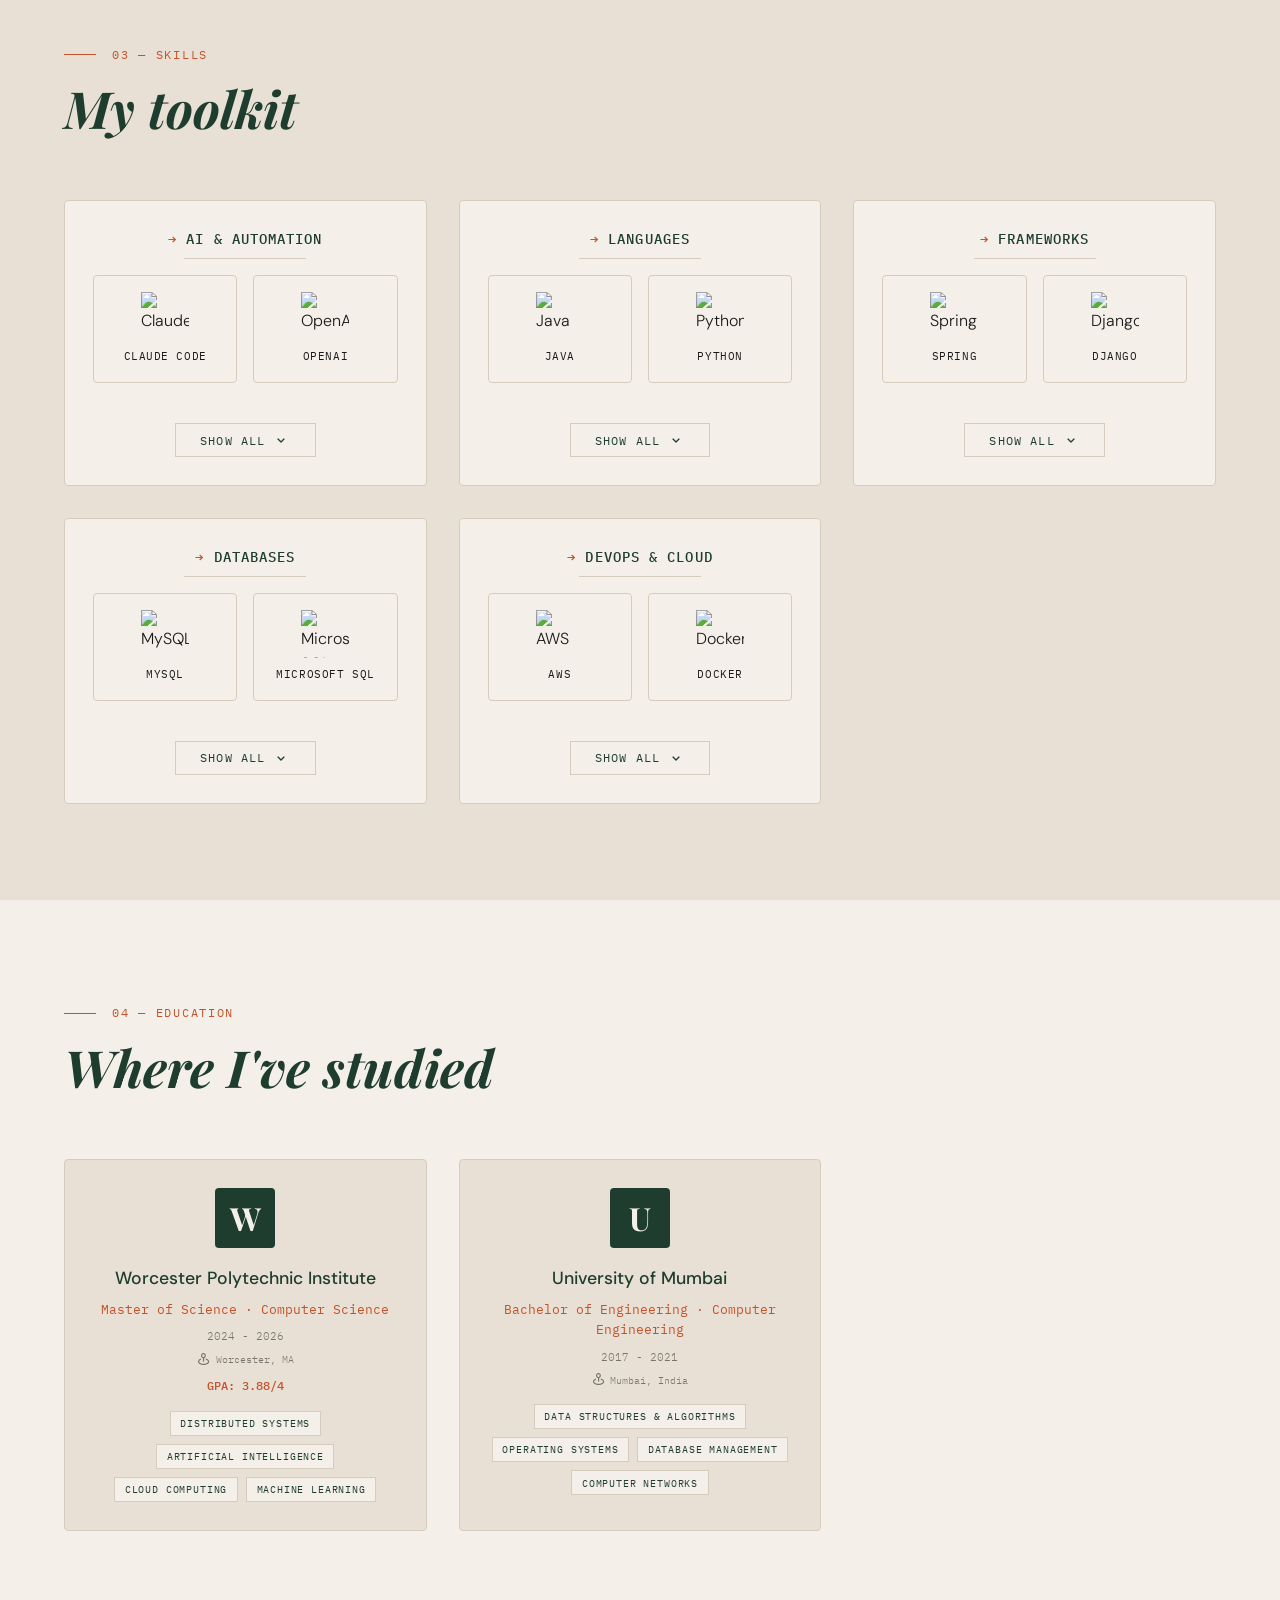
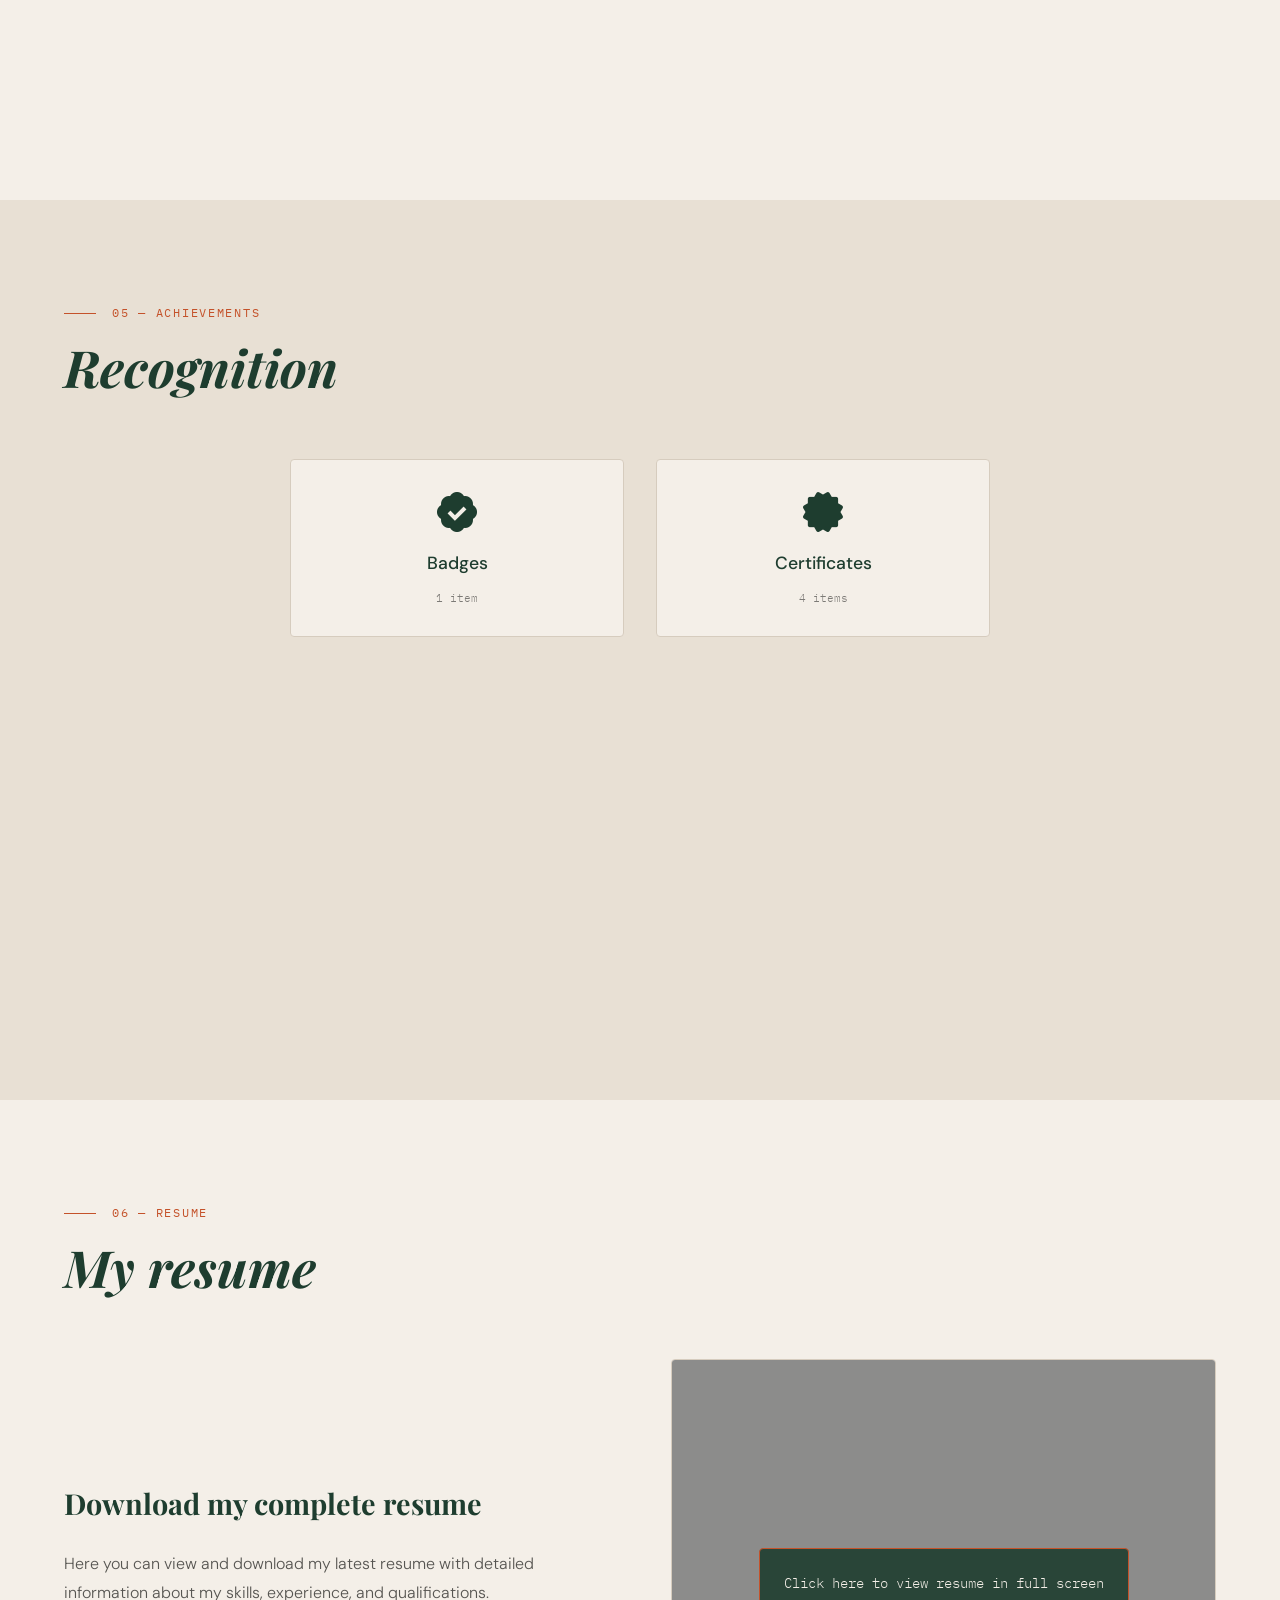
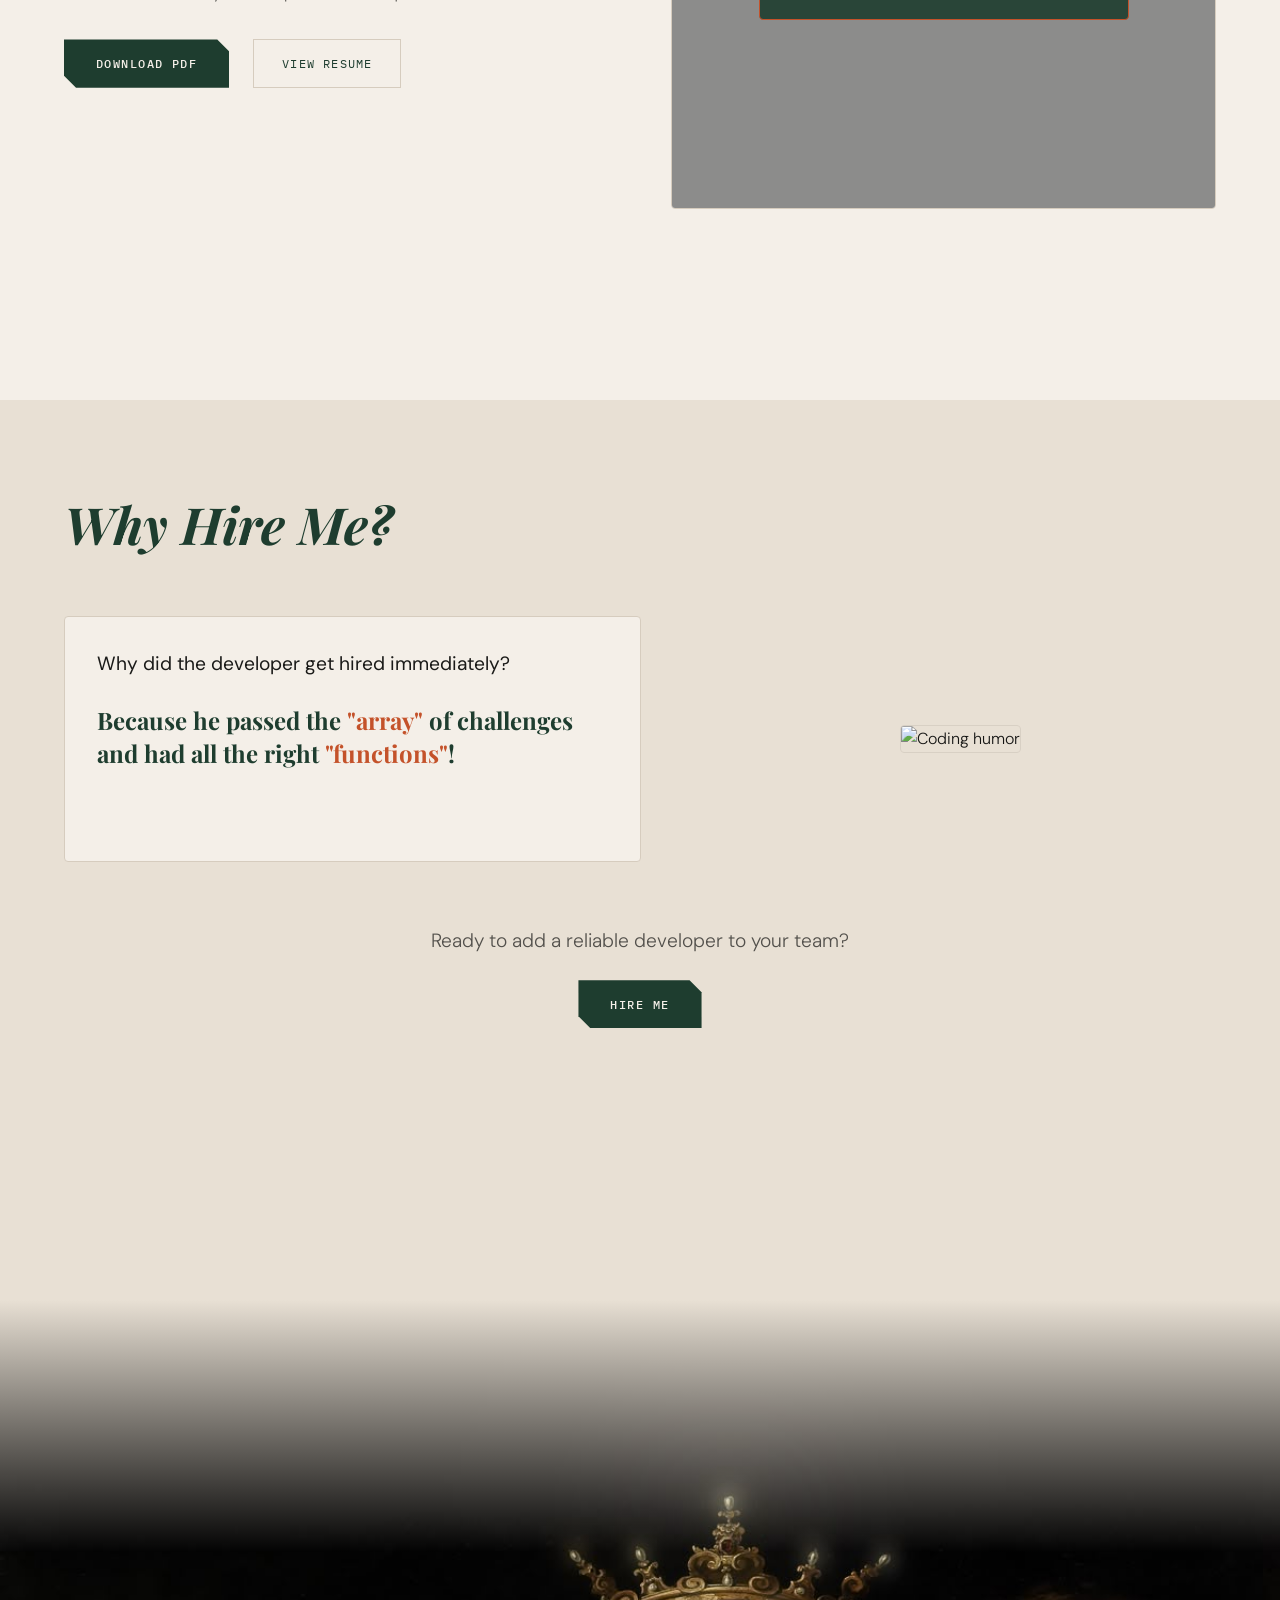
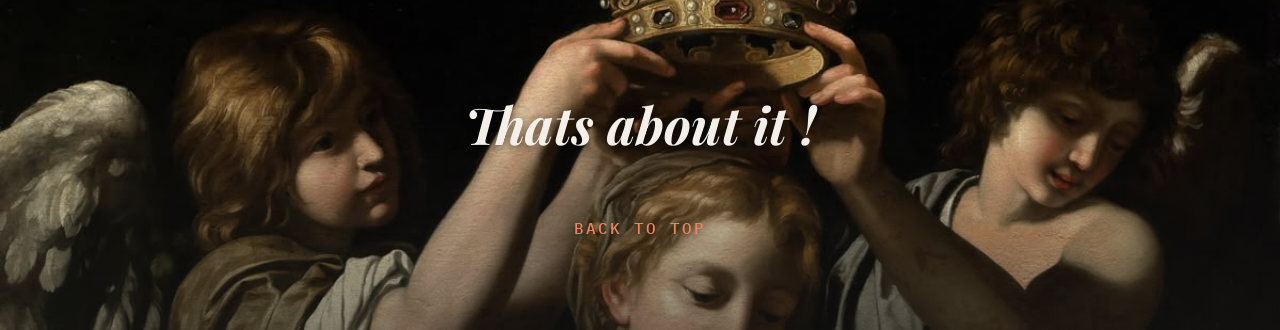
==== commit 495c5987: "new anthropic 101 cert" ====
--- a/index.html
+++ b/index.html
@@ -7,6 +7,7 @@
             content="width=device-width, initial-scale=1.0, maximum-scale=1.0, user-scalable=no"
         />
         <title>AS</title>
+        <link rel="icon" href="data:image/svg+xml,<svg xmlns='http://www.w3.org/2000/svg' viewBox='0 0 64 64'><rect width='64' height='64' rx='8' fill='%231e3d2f'/><text x='50%25' y='54%25' dominant-baseline='middle' text-anchor='middle' font-family='Georgia,serif' font-weight='700' font-size='32' fill='%23f4efe8'>A</text><text x='50%25' y='78%25' dominant-baseline='middle' text-anchor='middle' font-family='Courier New,monospace' font-weight='400' font-size='14' fill='%23c4522a'>S</text></svg>" type="image/svg+xml">
         <link
             href="https://unpkg.com/boxicons@2.1.4/css/boxicons.min.css"
             rel="stylesheet"
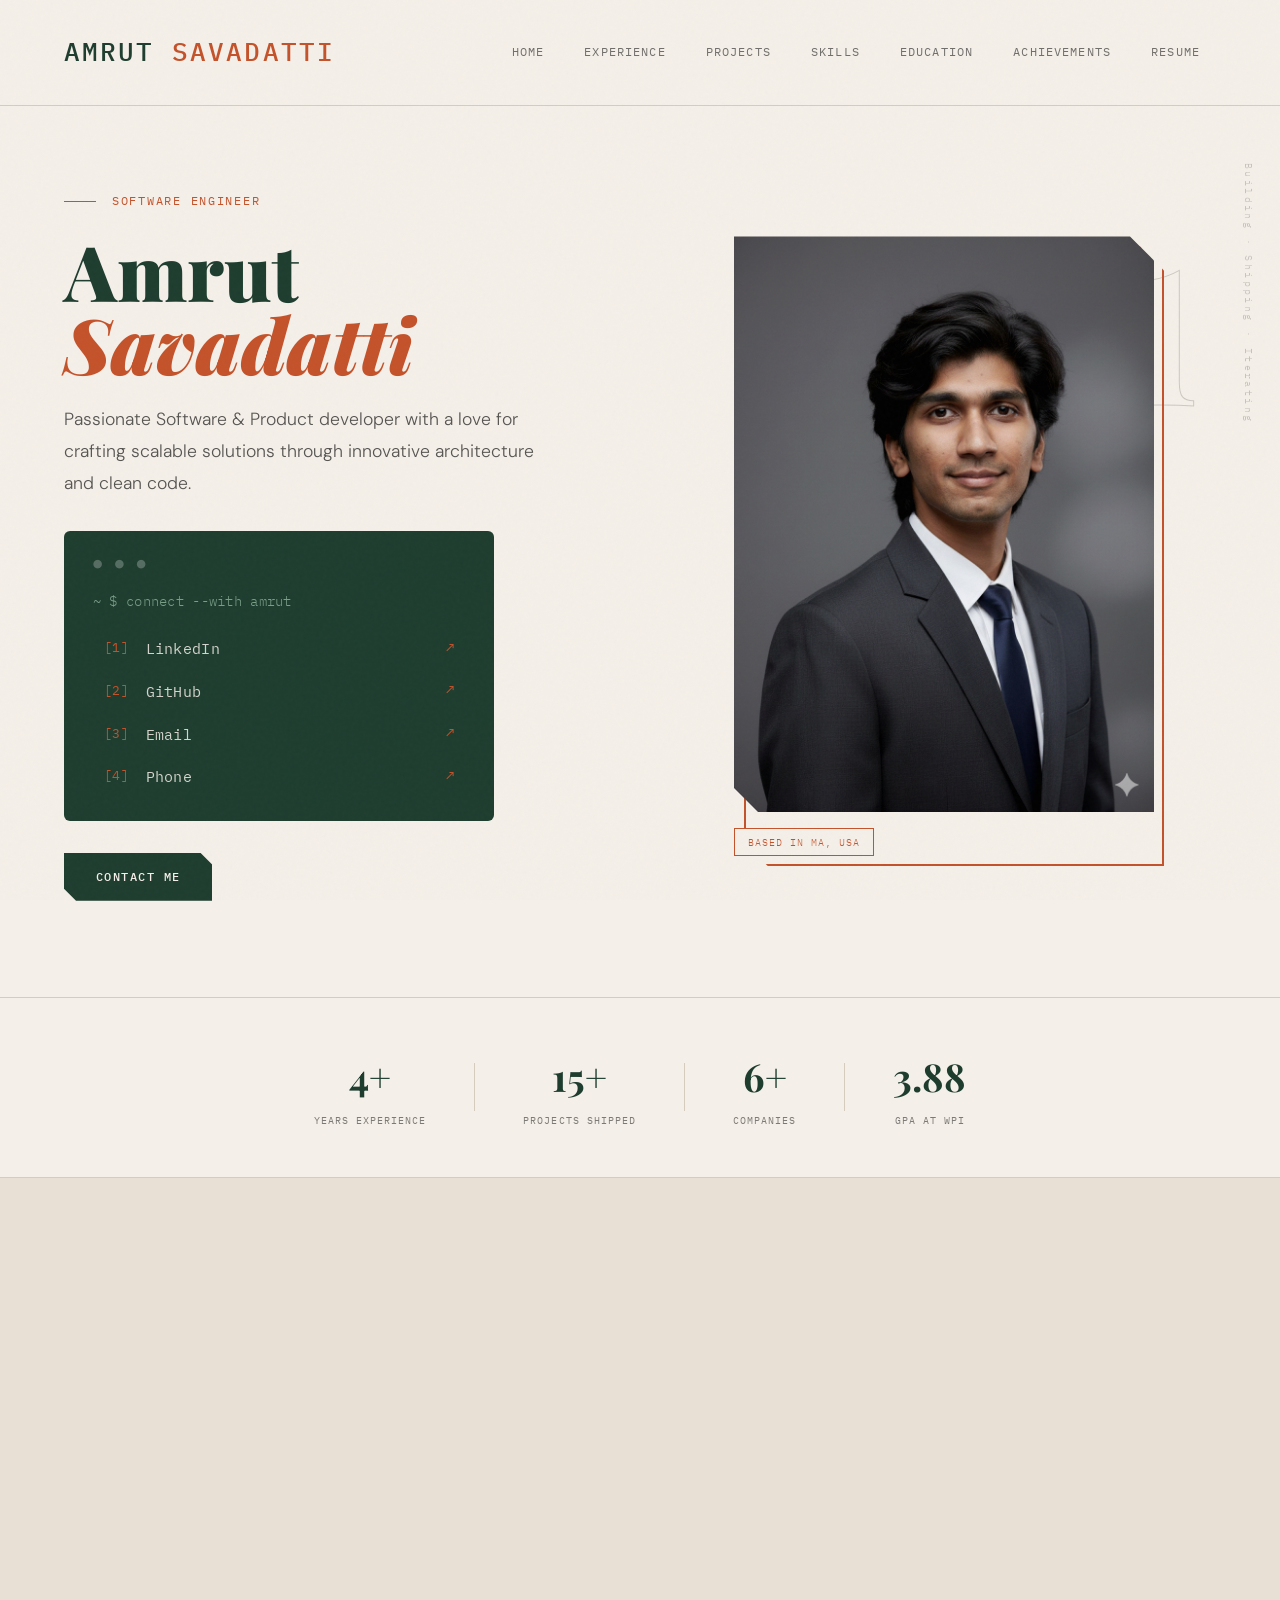
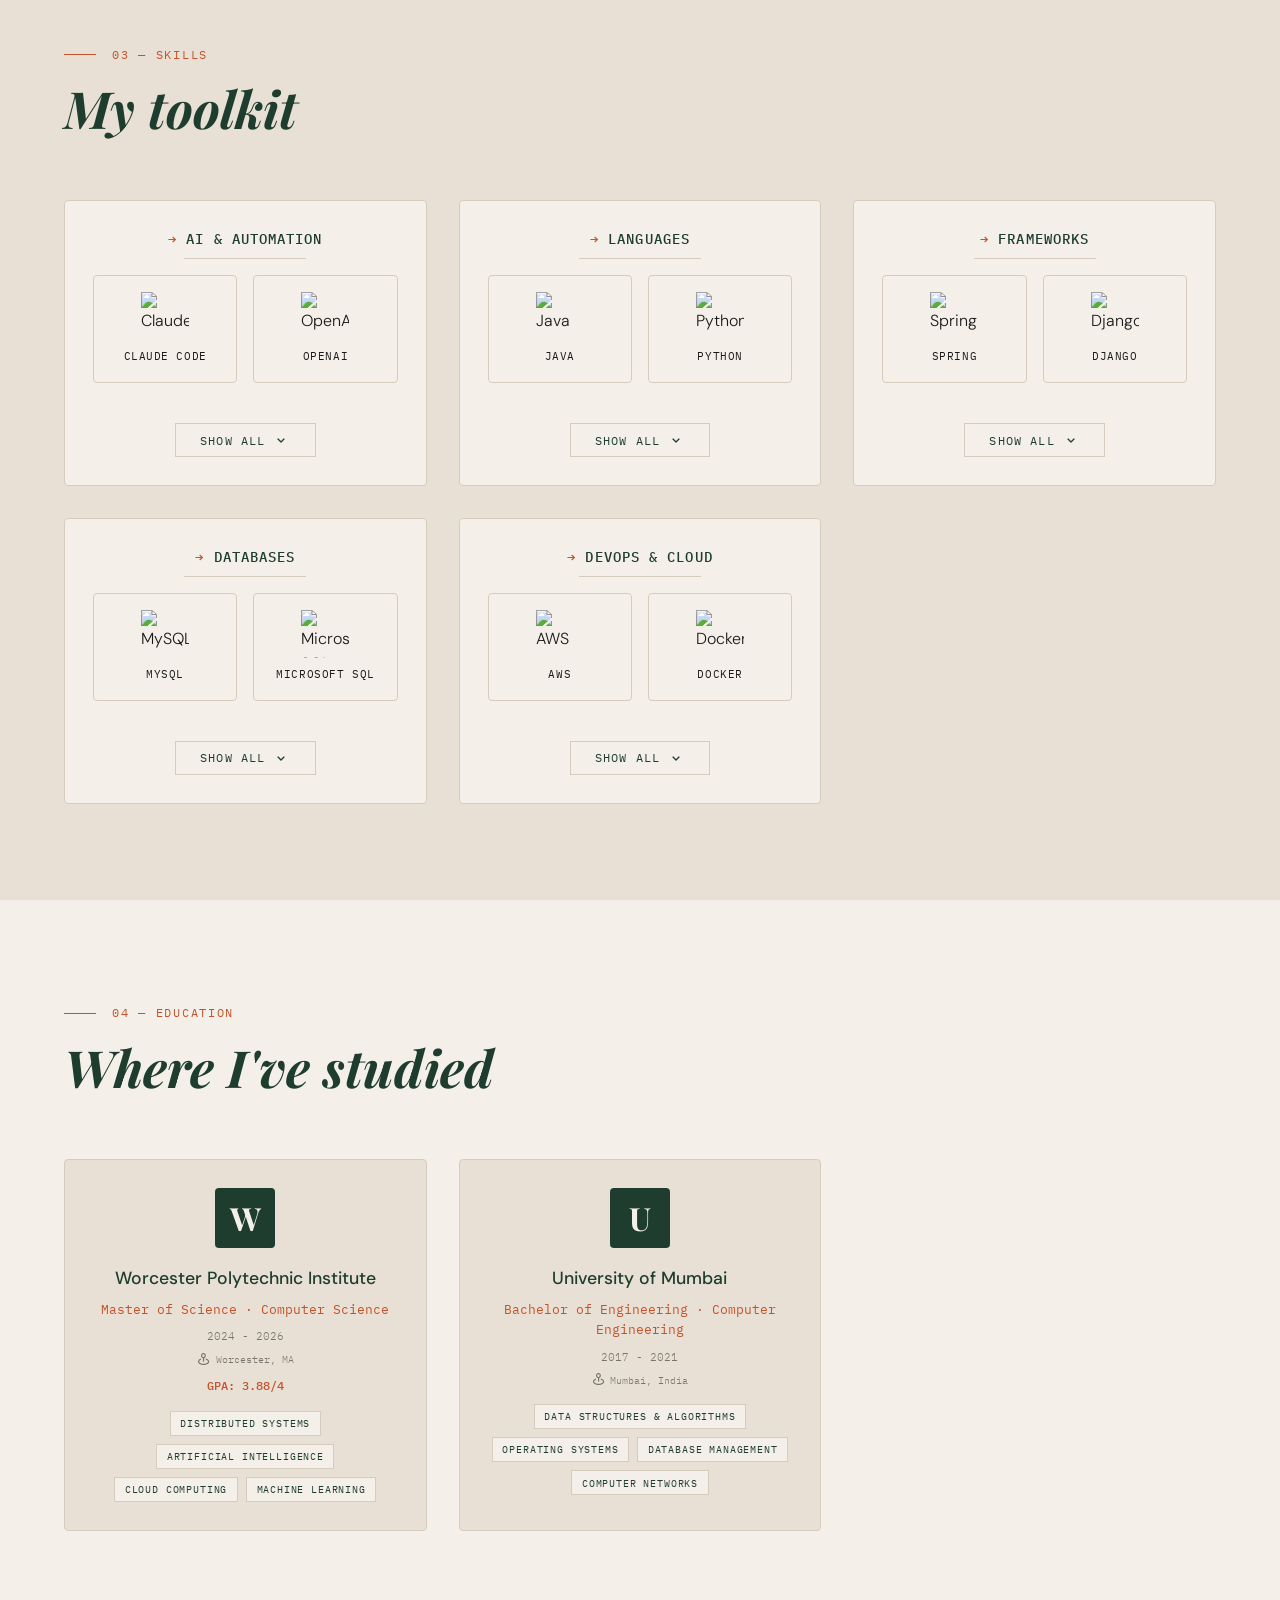
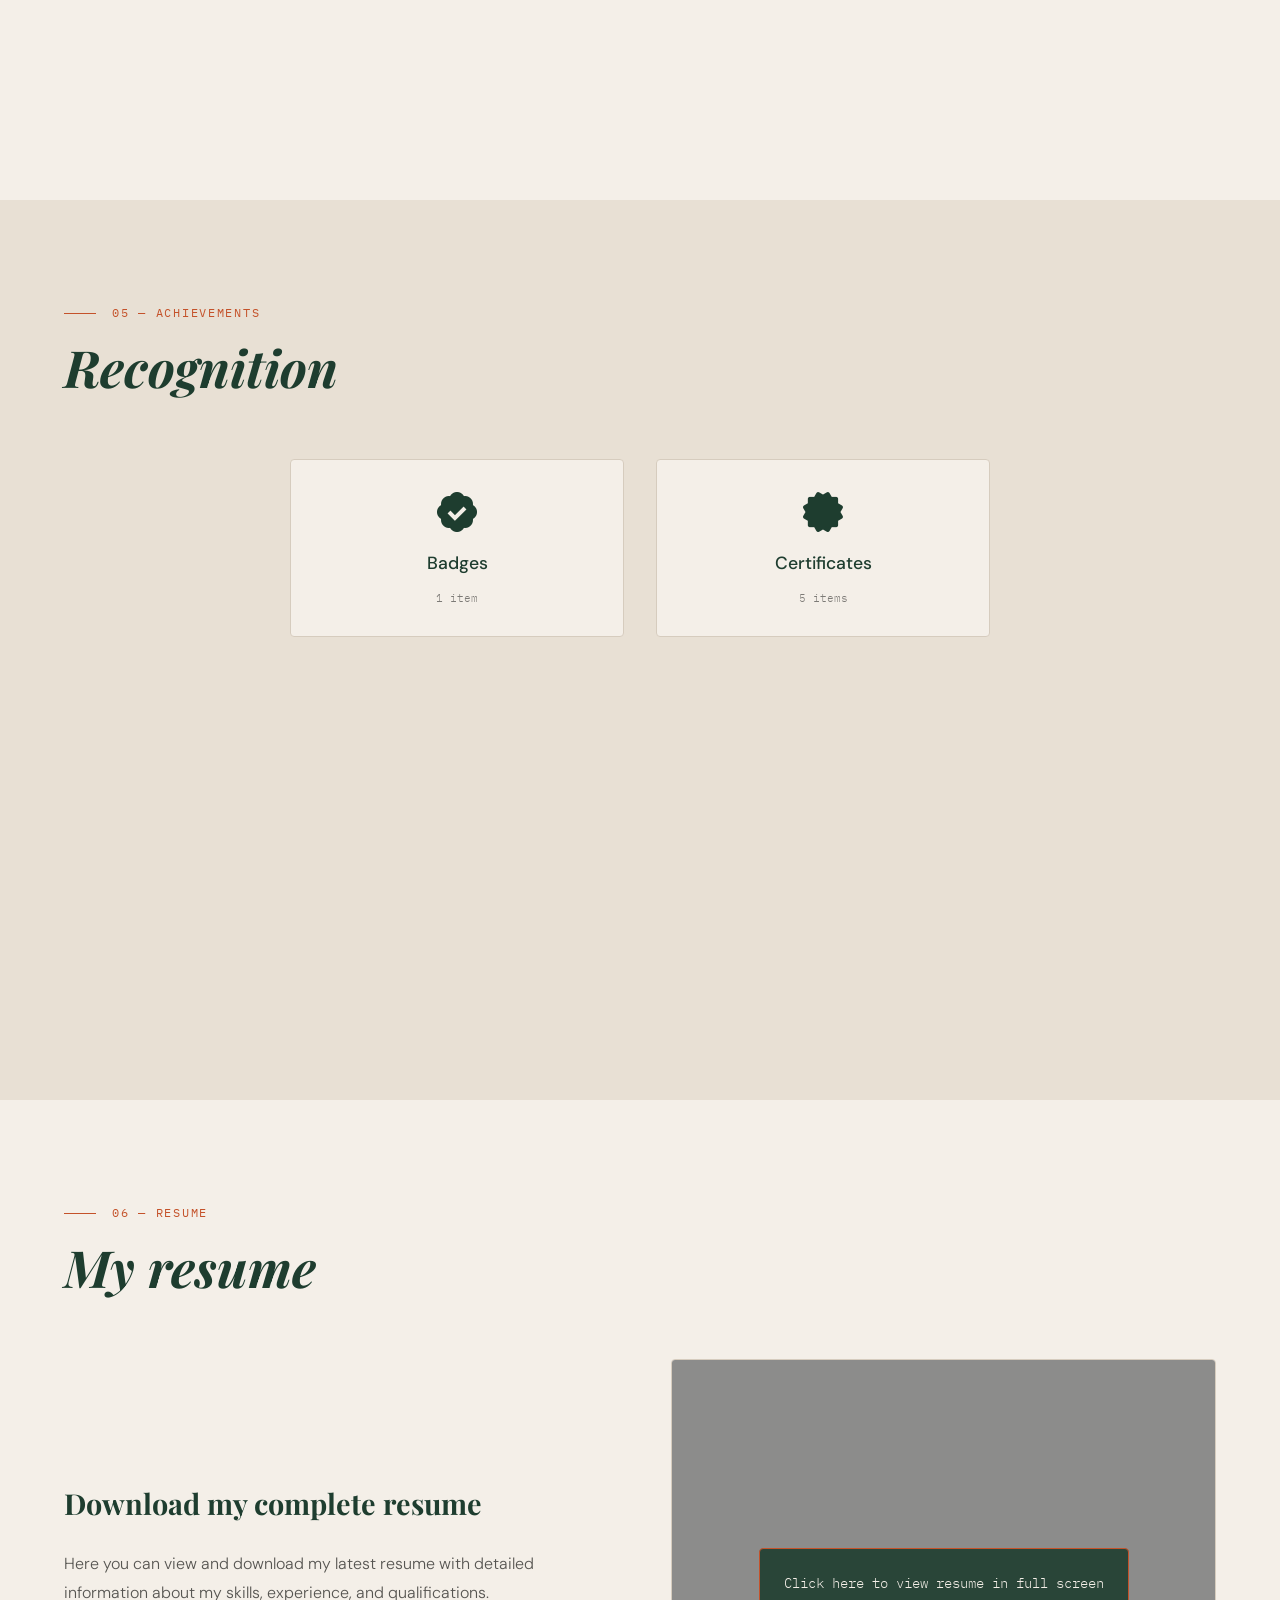
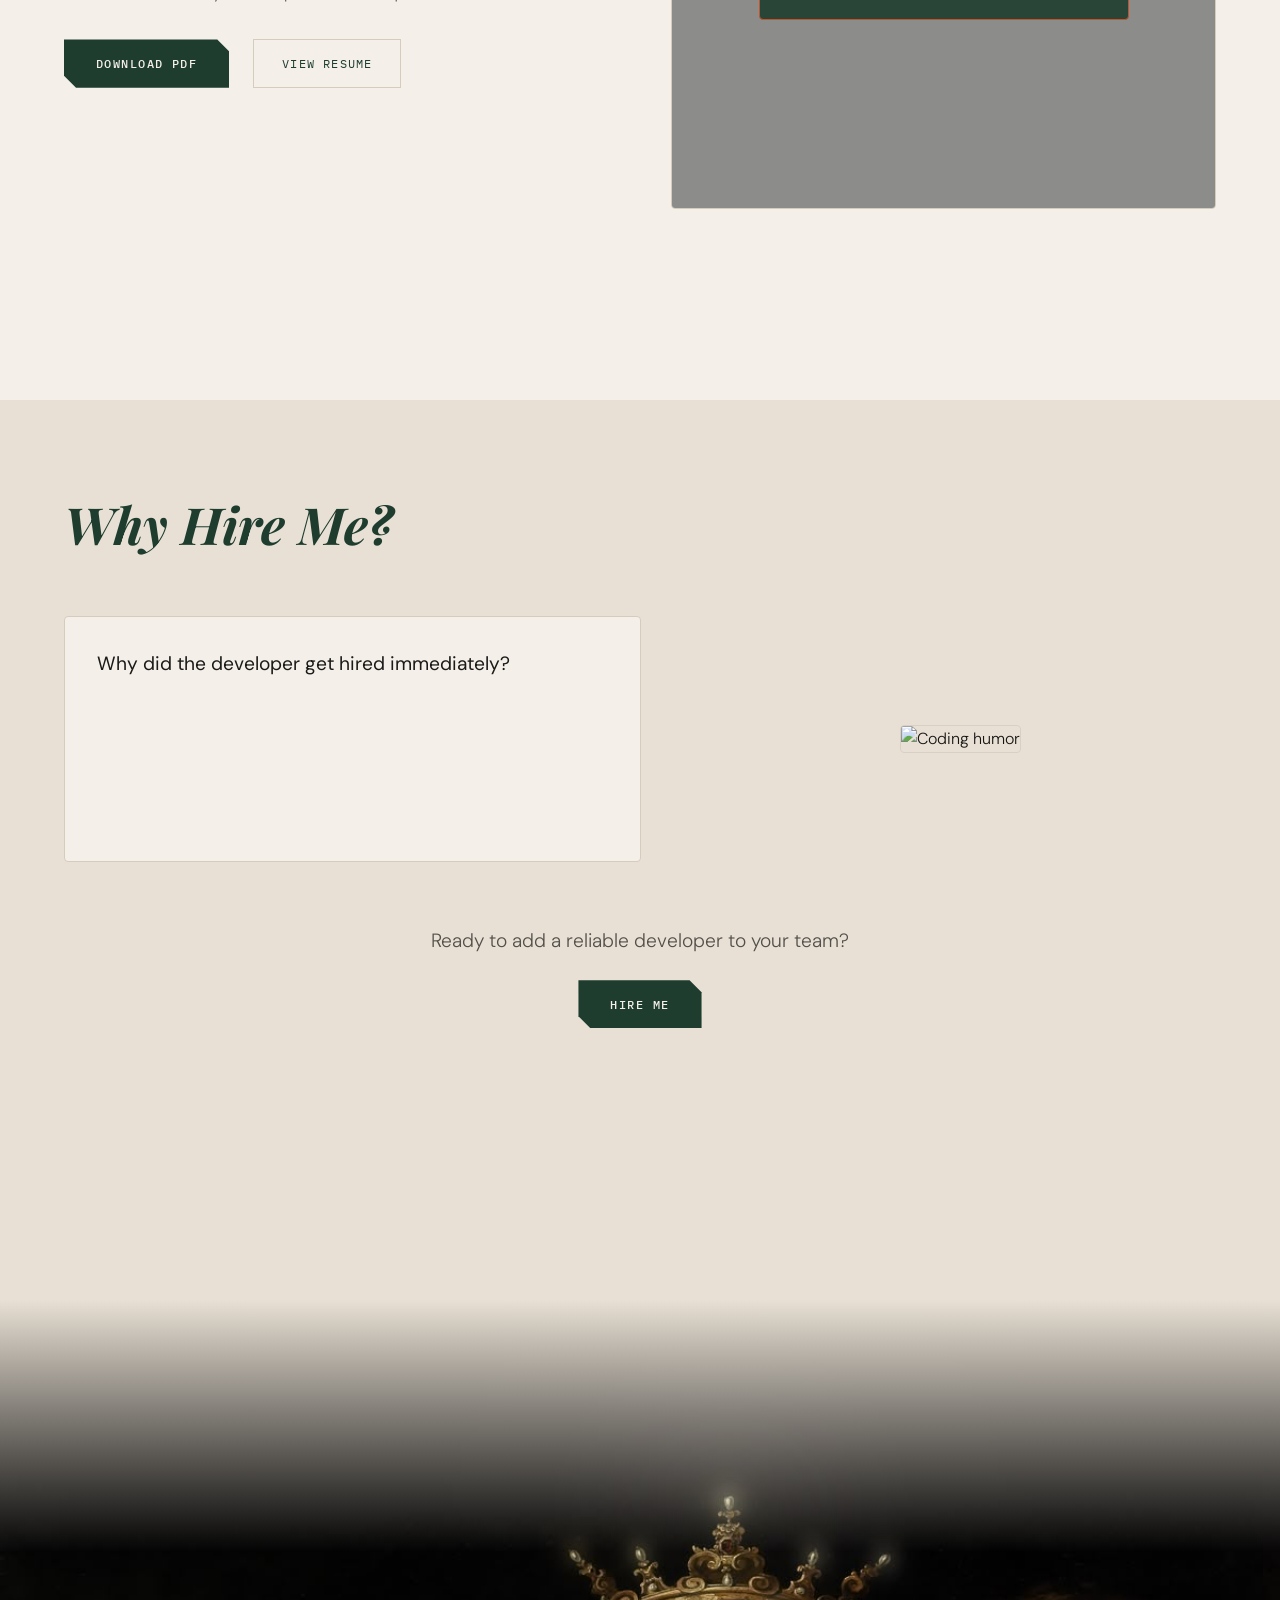
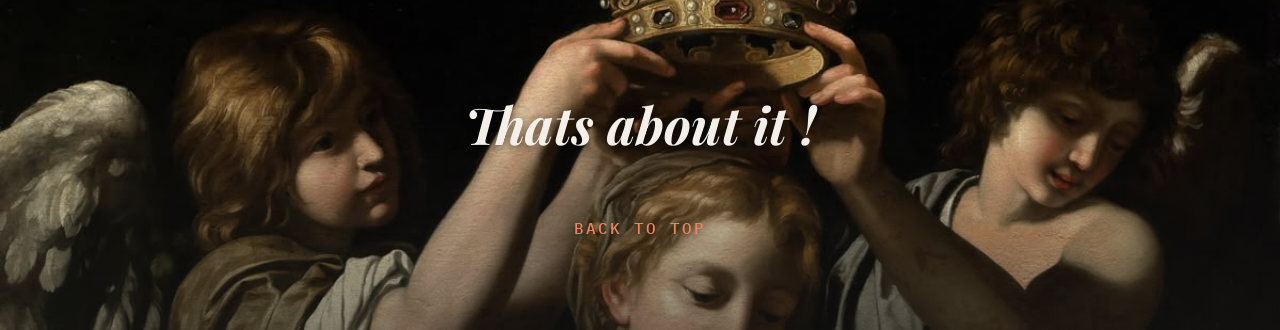
==== commit 811c98d8: "fav + agentic cert" ====
--- a/index.html
+++ b/index.html
@@ -7,7 +7,7 @@
             content="width=device-width, initial-scale=1.0, maximum-scale=1.0, user-scalable=no"
         />
         <title>AS</title>
-        <link rel="icon" href="data:image/svg+xml,<svg xmlns='http://www.w3.org/2000/svg' viewBox='0 0 64 64'><rect width='64' height='64' rx='8' fill='%231e3d2f'/><text x='50%25' y='54%25' dominant-baseline='middle' text-anchor='middle' font-family='Georgia,serif' font-weight='700' font-size='32' fill='%23f4efe8'>A</text><text x='50%25' y='78%25' dominant-baseline='middle' text-anchor='middle' font-family='Courier New,monospace' font-weight='400' font-size='14' fill='%23c4522a'>S</text></svg>" type="image/svg+xml">
+        <link rel="icon" href="favicon.png" type="image/png">
         <link
             href="https://unpkg.com/boxicons@2.1.4/css/boxicons.min.css"
             rel="stylesheet"
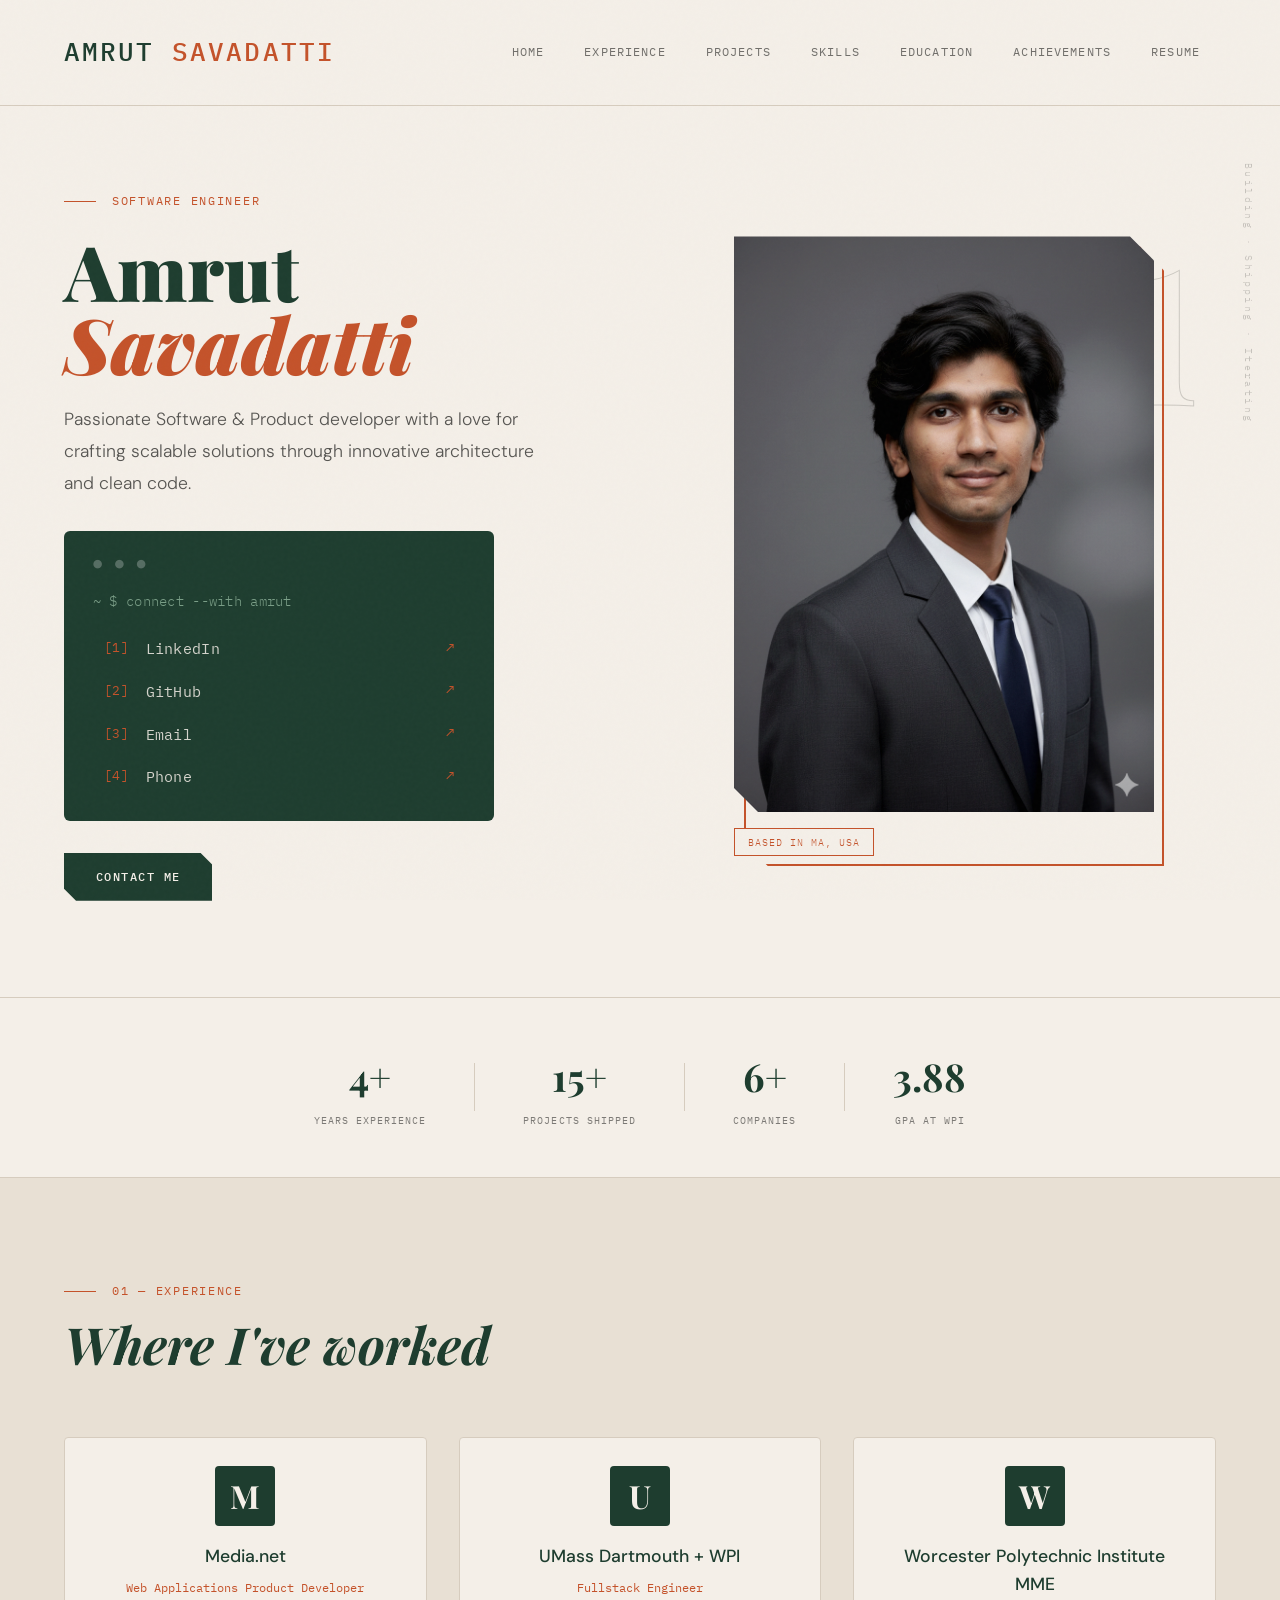
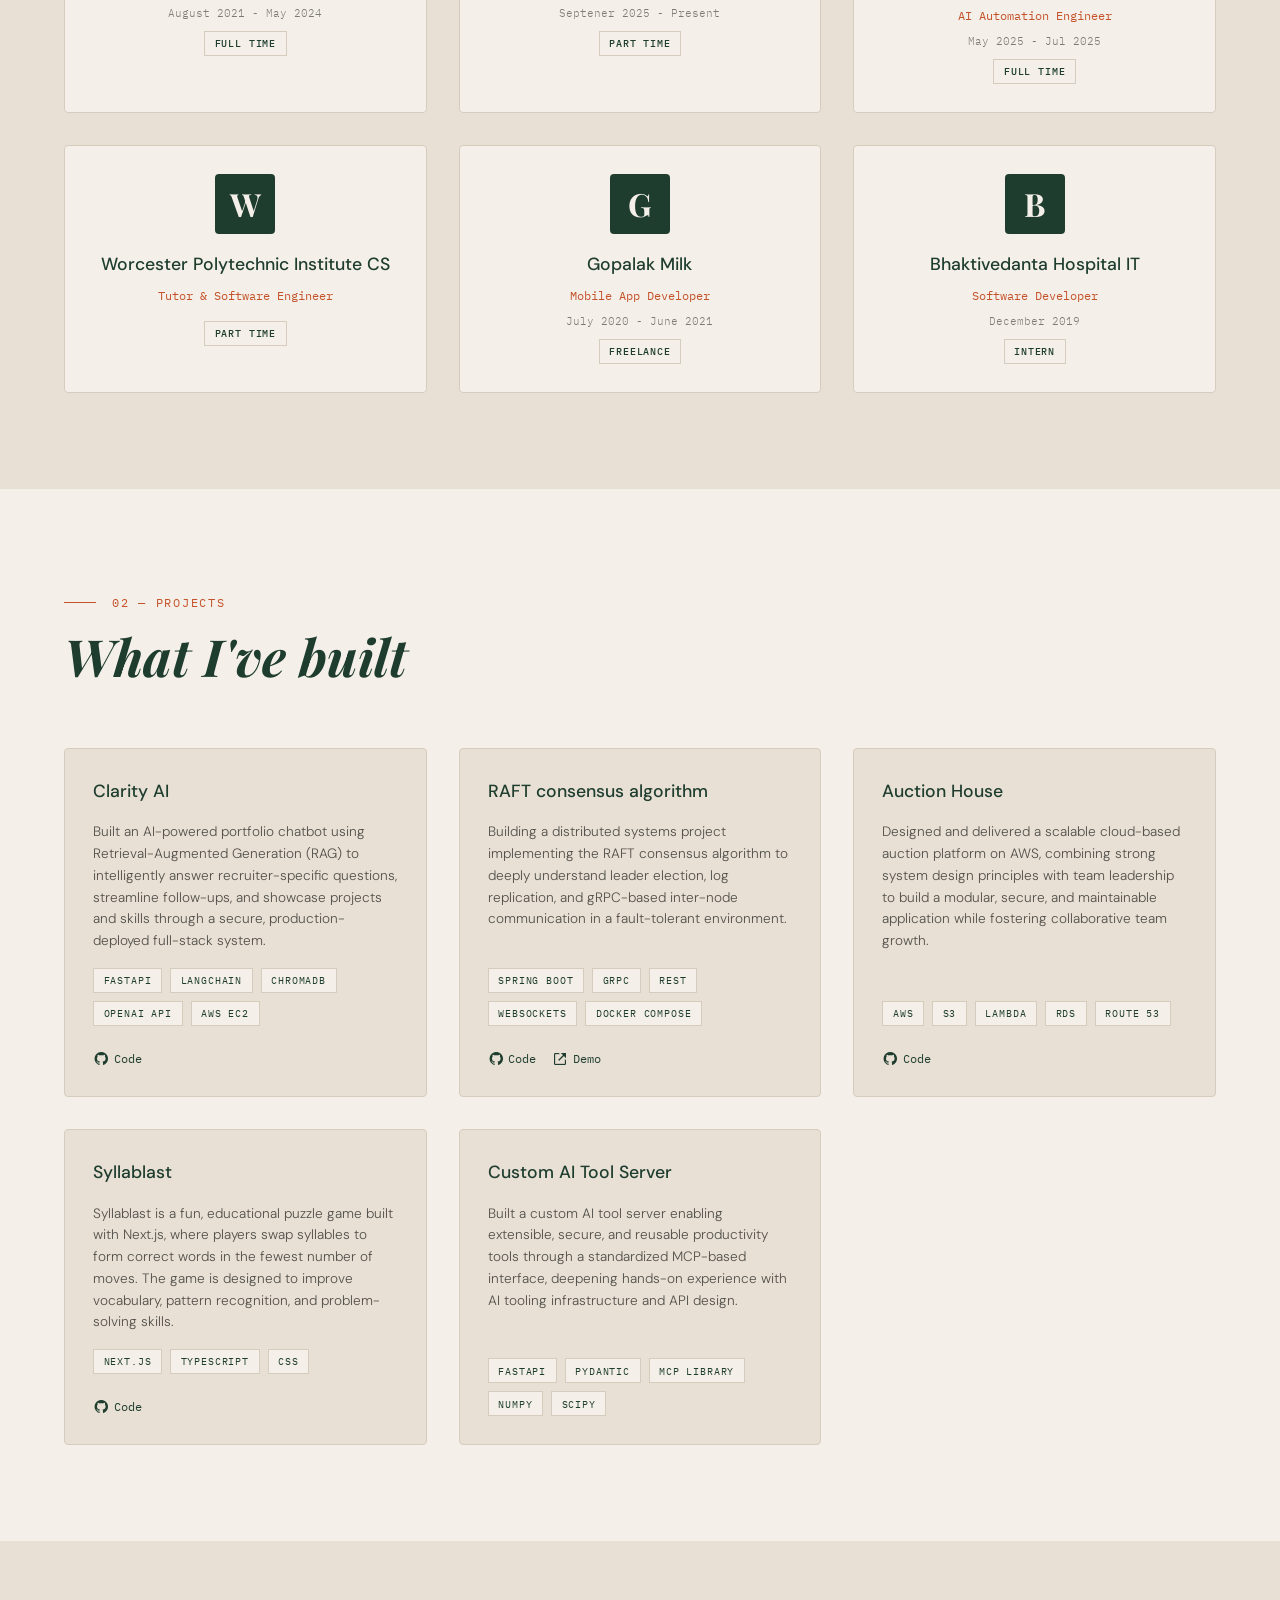
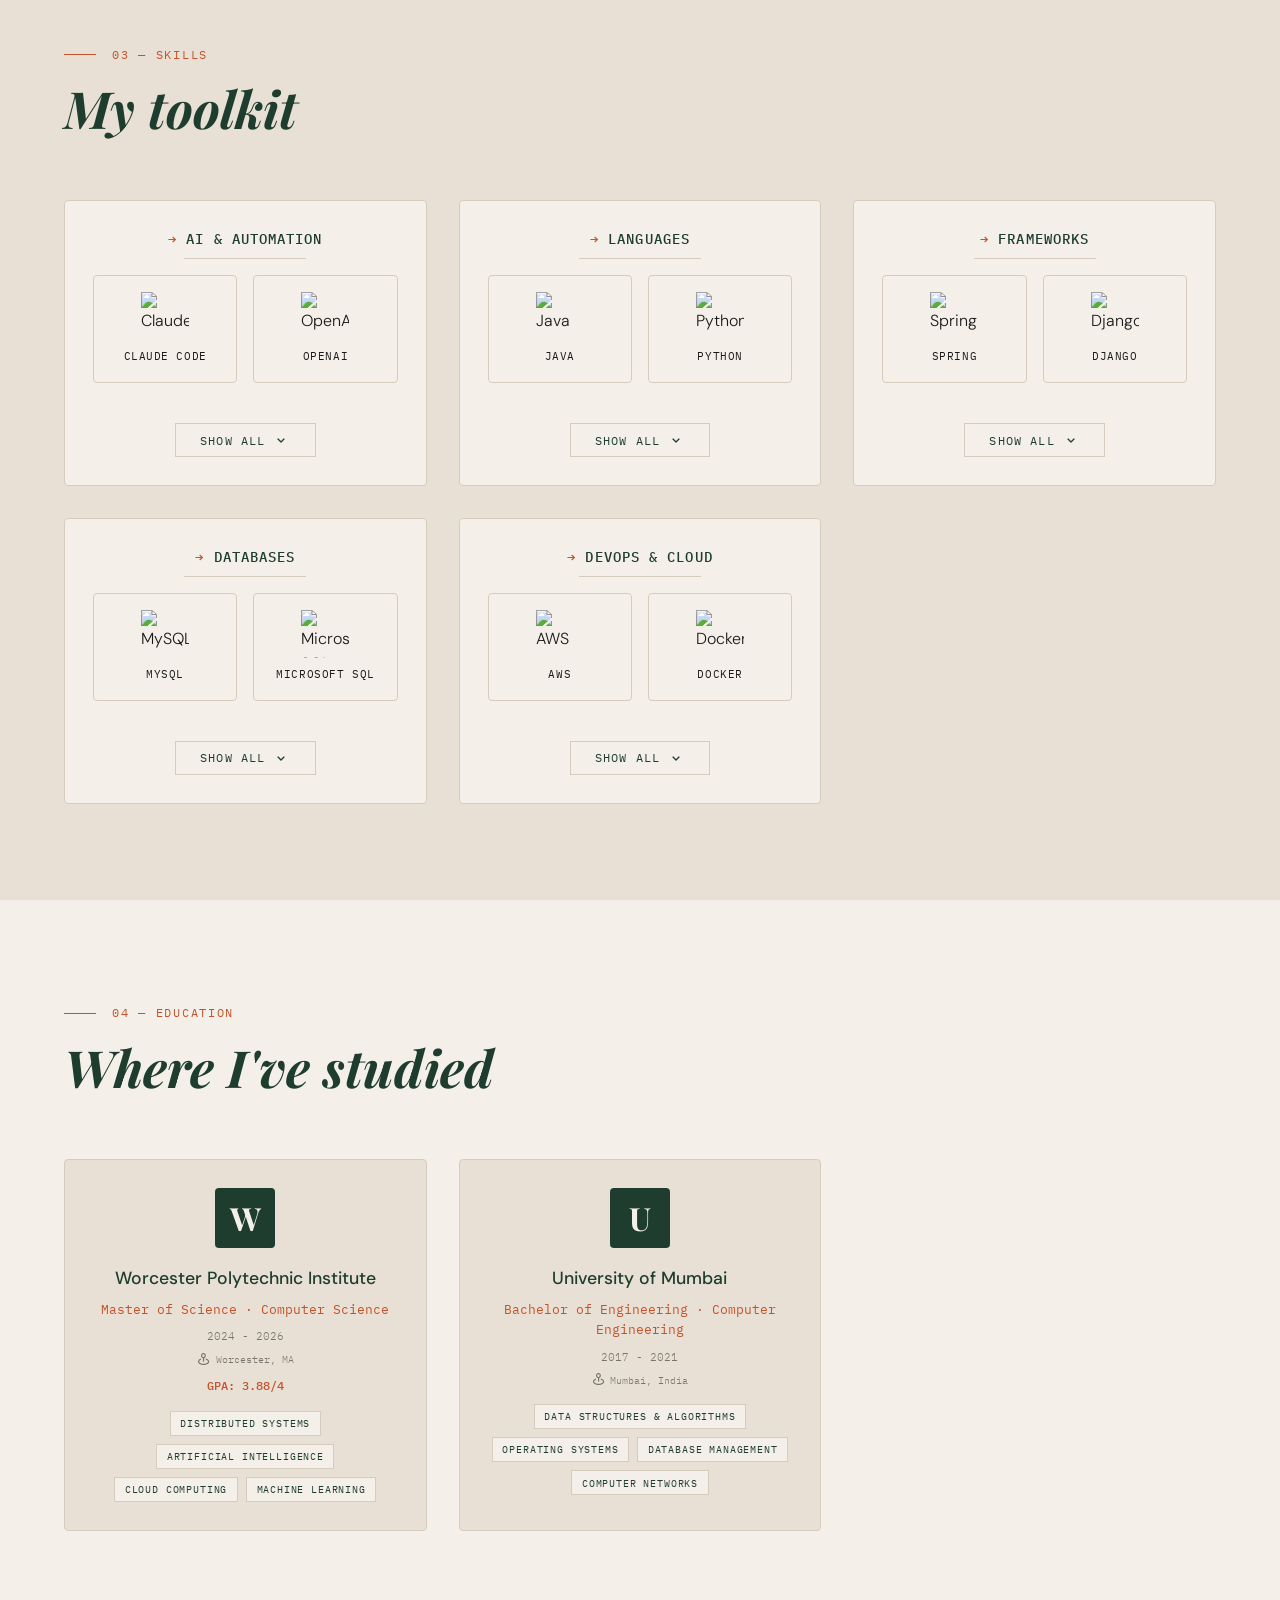
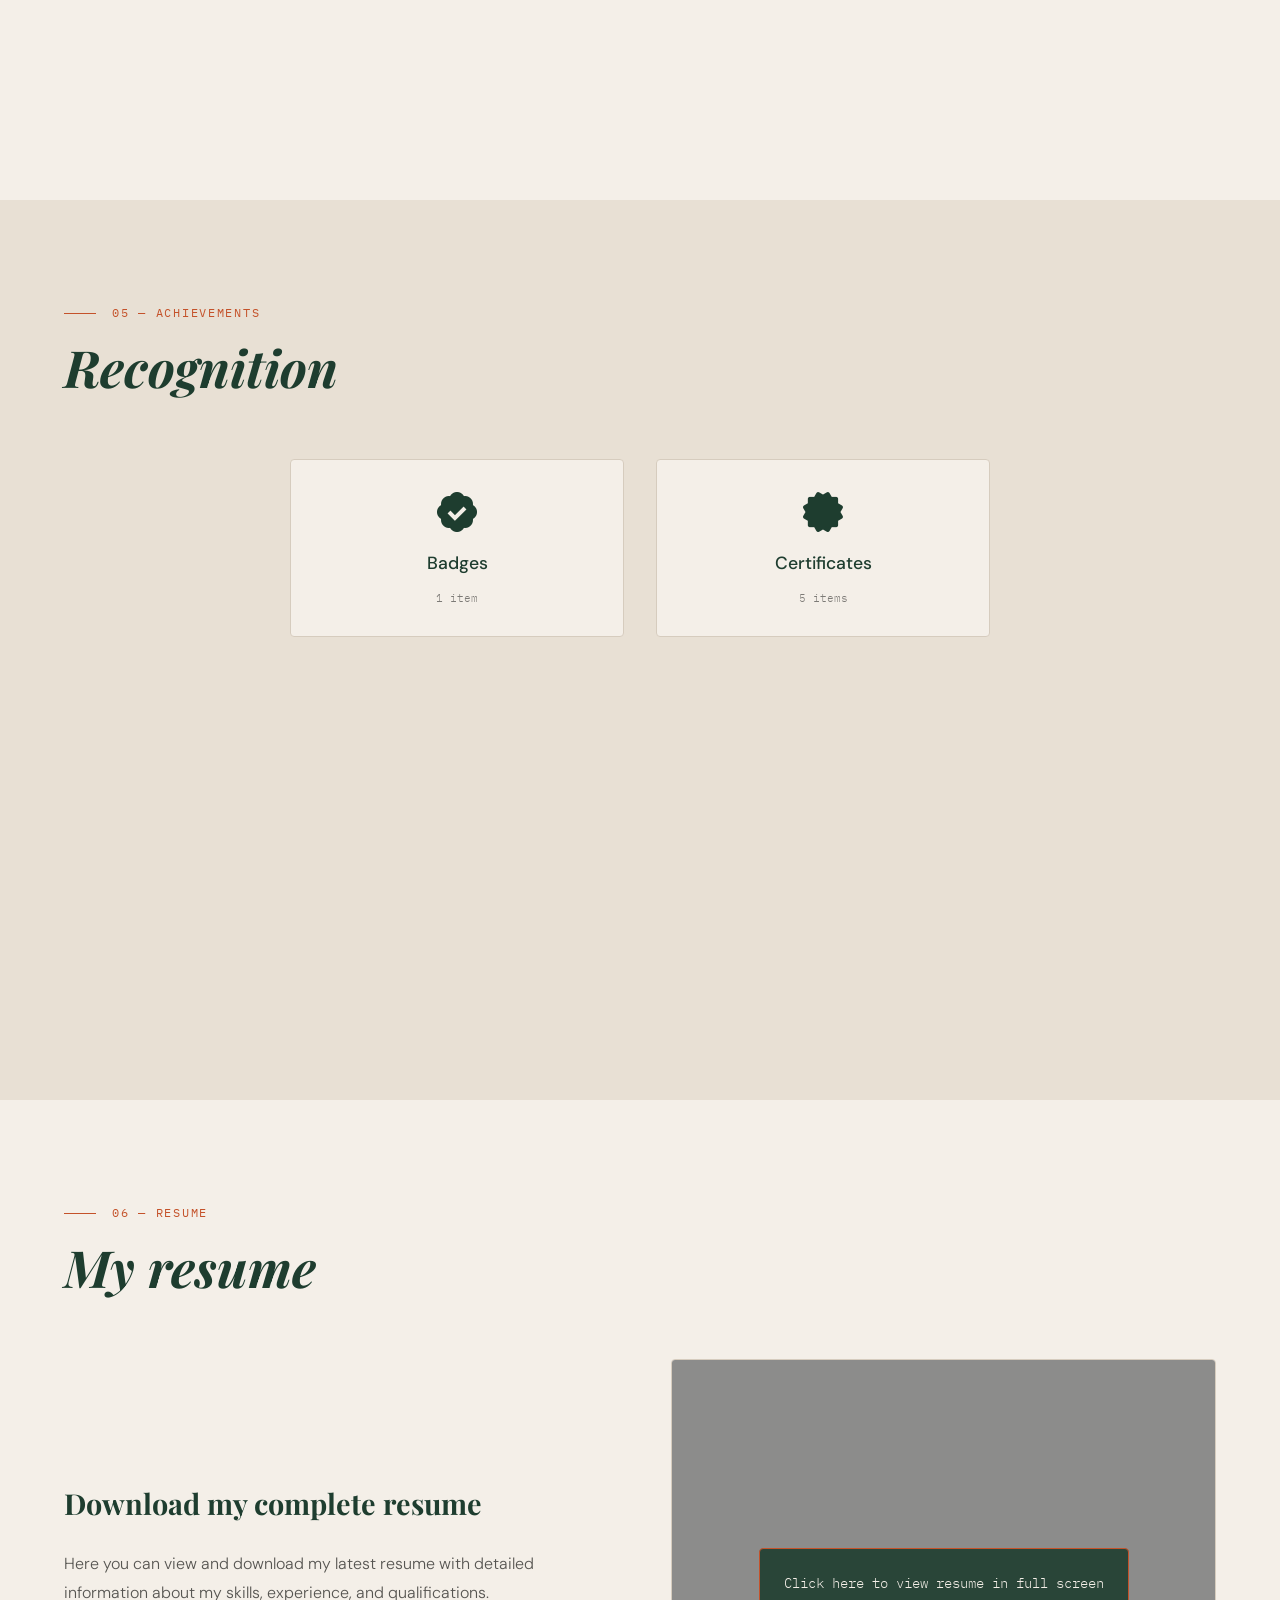
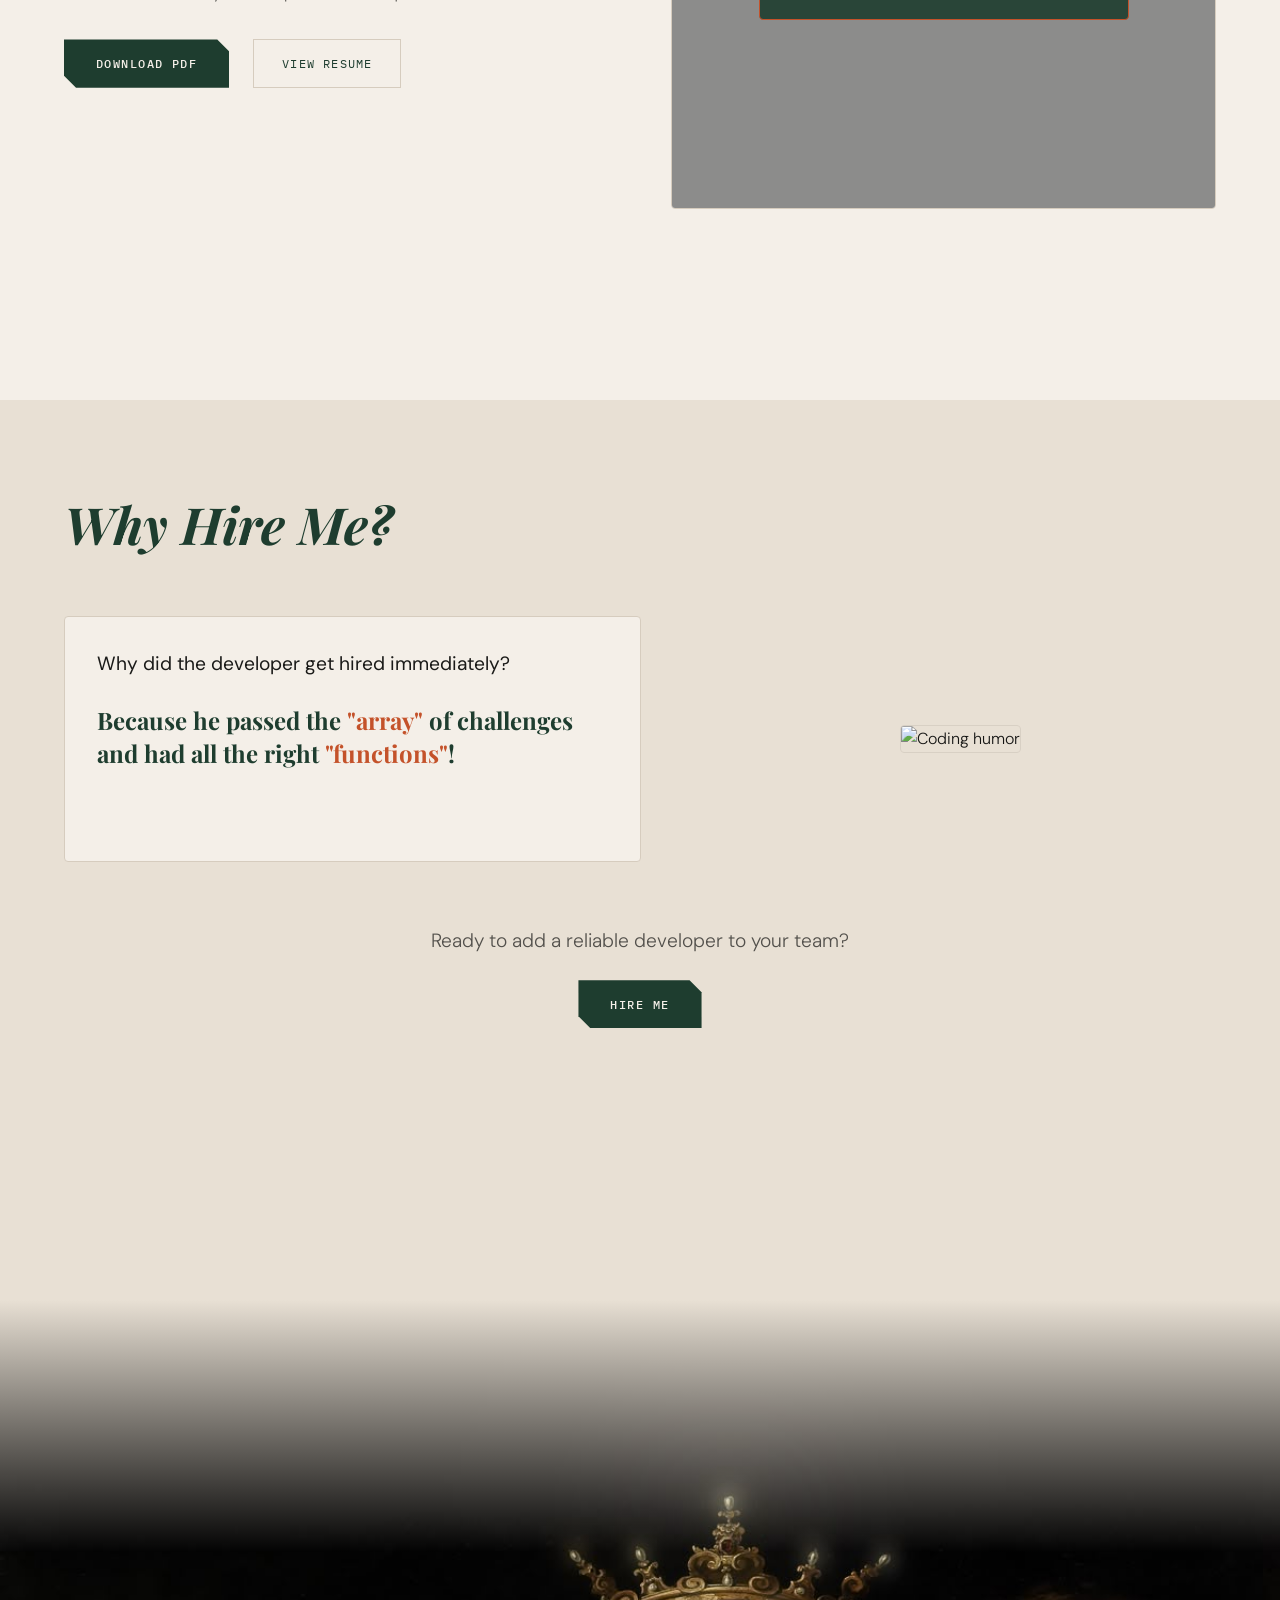
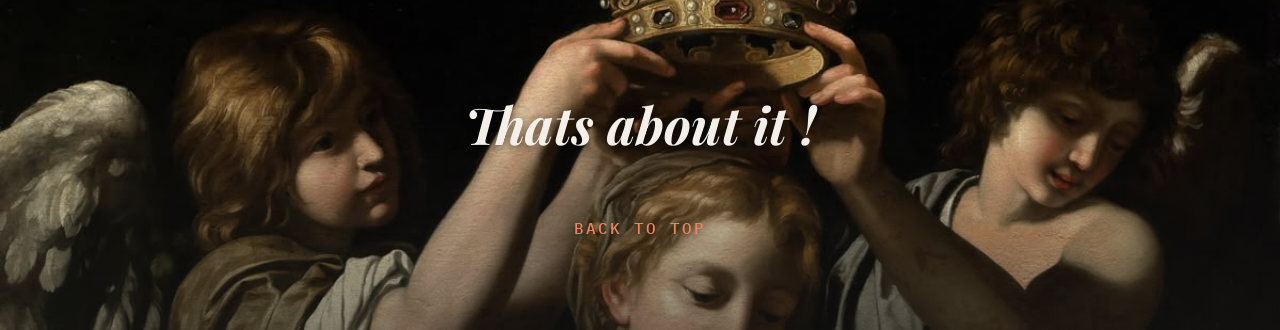
==== commit a2cedbf9: "resume fix" ====
--- a/index.html
+++ b/index.html
@@ -234,13 +234,13 @@
                     </p>
                     <div class="btn-group">
                         <a
-                            href="https://drive.google.com/file/d/1L2gJA-UggW-Sop5Z4ojOWzsAaTPPGb1Q/view?usp=sharing"
+                            href="https://drive.google.com/file/d/1qEbdD50ugsT73ZojwtZB86nnbhDj7ySS/view?usp=sharing"
                             download="Amrut_resume.pdf"
                             class="btn-primary"
                             >Download PDF</a
                         >
                         <a
-                            href="https://drive.google.com/file/d/1L2gJA-UggW-Sop5Z4ojOWzsAaTPPGb1Q/view?usp=sharing"
+                            href="https://drive.google.com/file/d/1qEbdD50ugsT73ZojwtZB86nnbhDj7ySS/view?usp=sharing"
                             target="_blank"
                             class="btn-secondary"
                             >View Resume</a
@@ -250,7 +250,7 @@
                 <div class="resume-preview">
                     <div class="resume-frame">
                         <iframe
-                            src="https://drive.google.com/file/d/1L2gJA-UggW-Sop5Z4ojOWzsAaTPPGb1Q/preview"
+                            src="https://drive.google.com/file/d/1qEbdD50ugsT73ZojwtZB86nnbhDj7ySS/preview"
                             frameborder="0"
                         ></iframe>
                         <div class="frame-overlay">
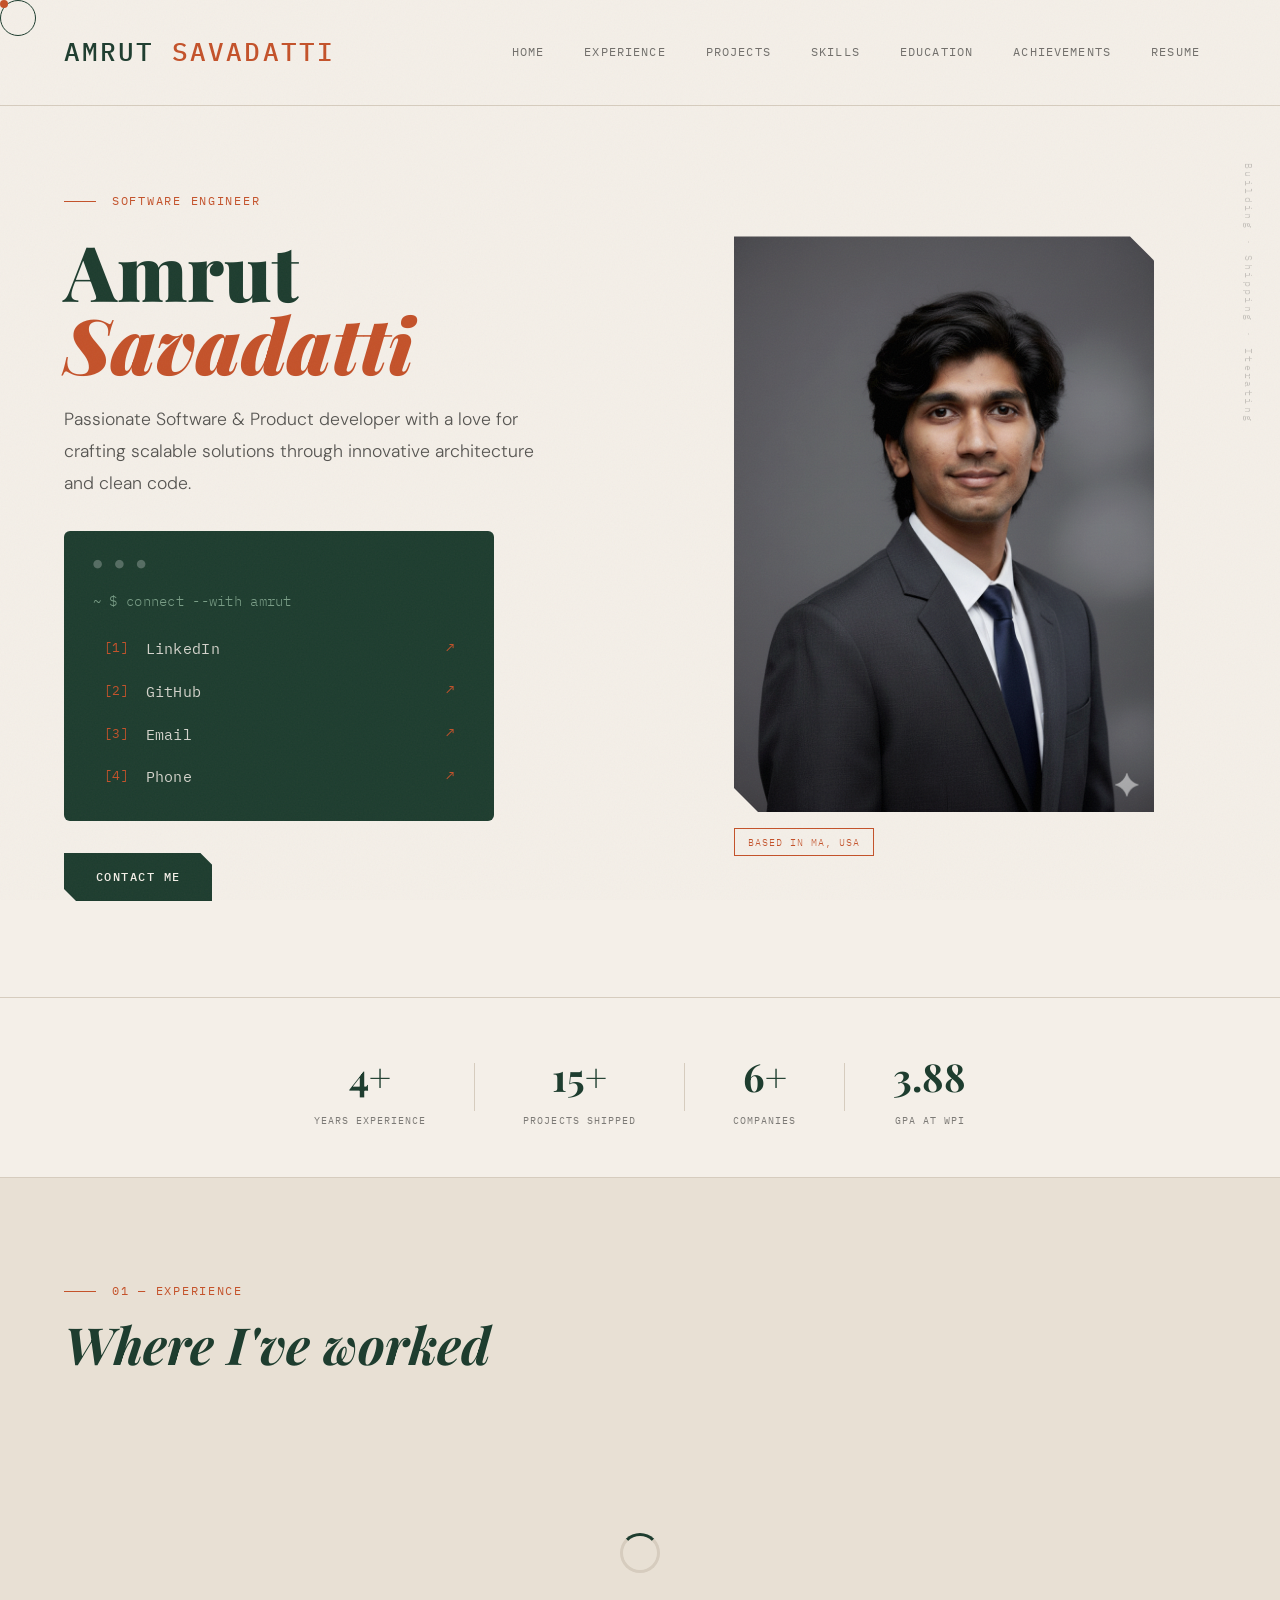
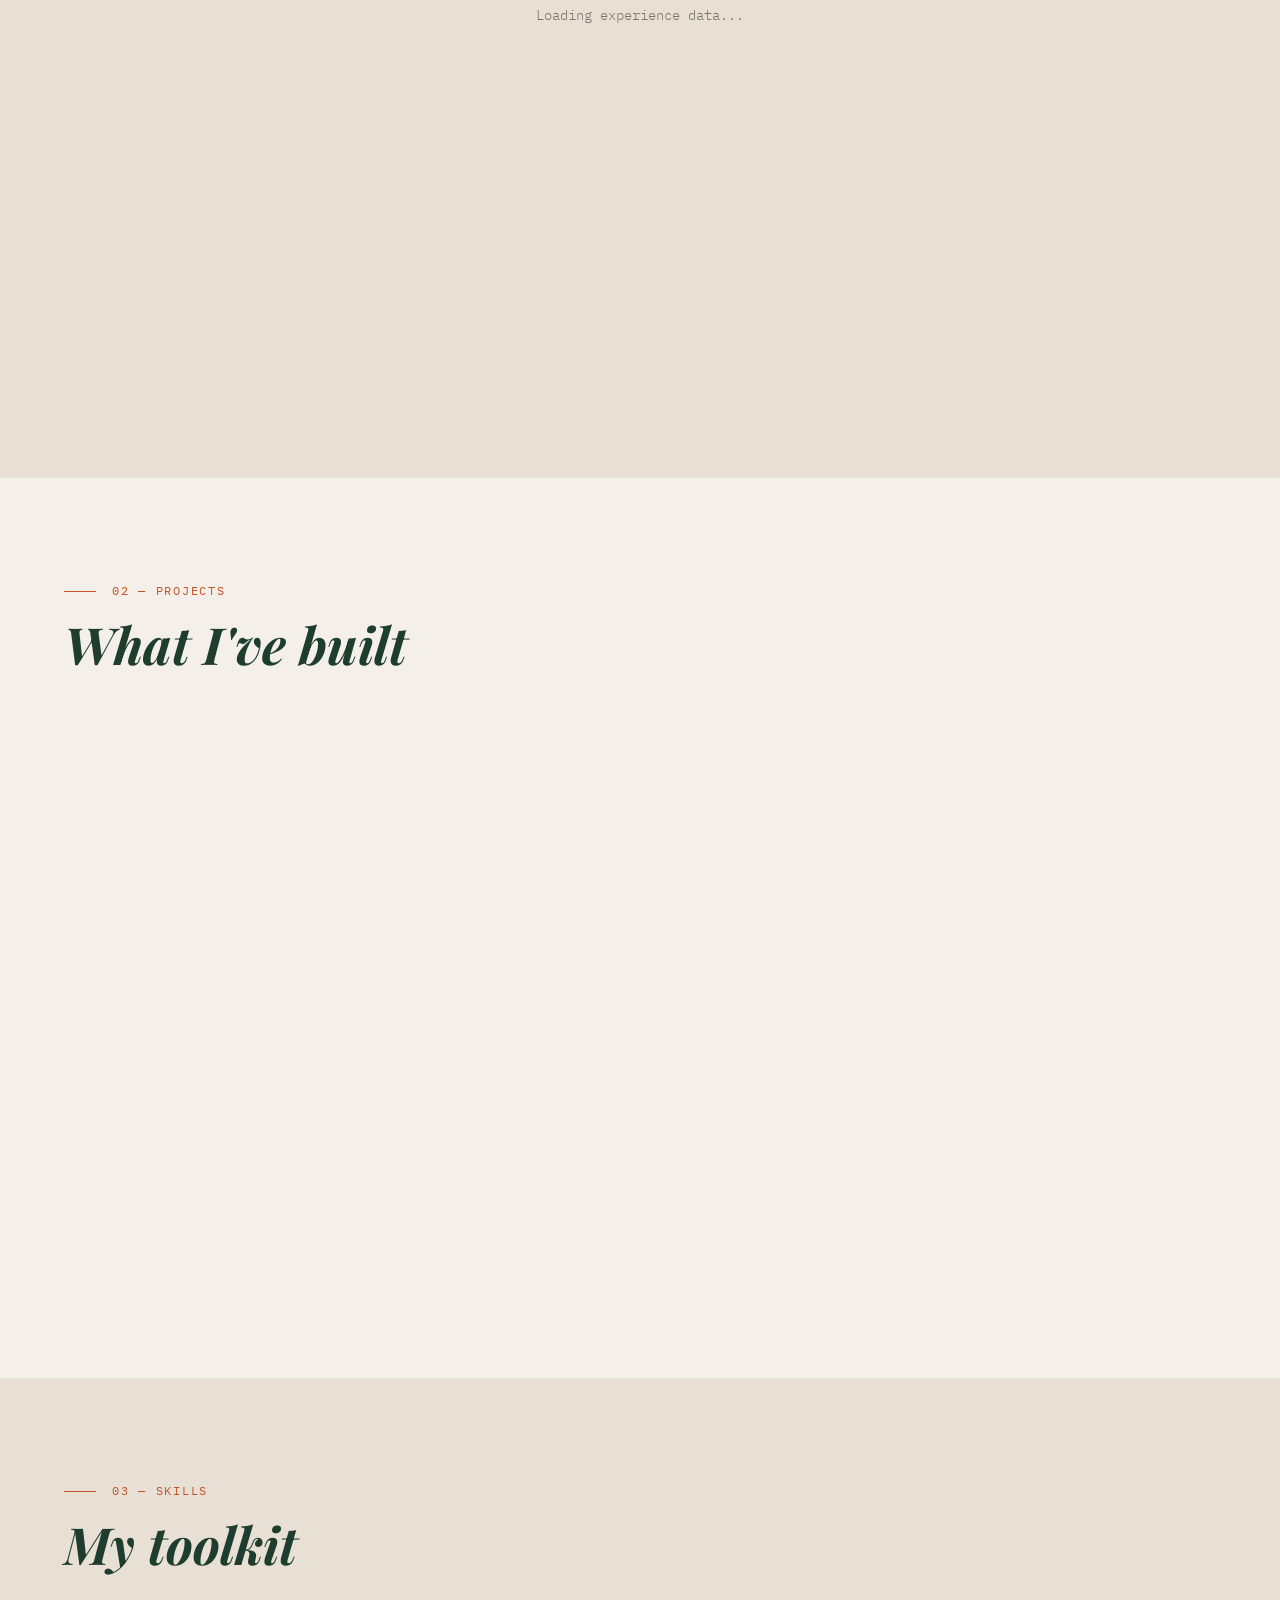
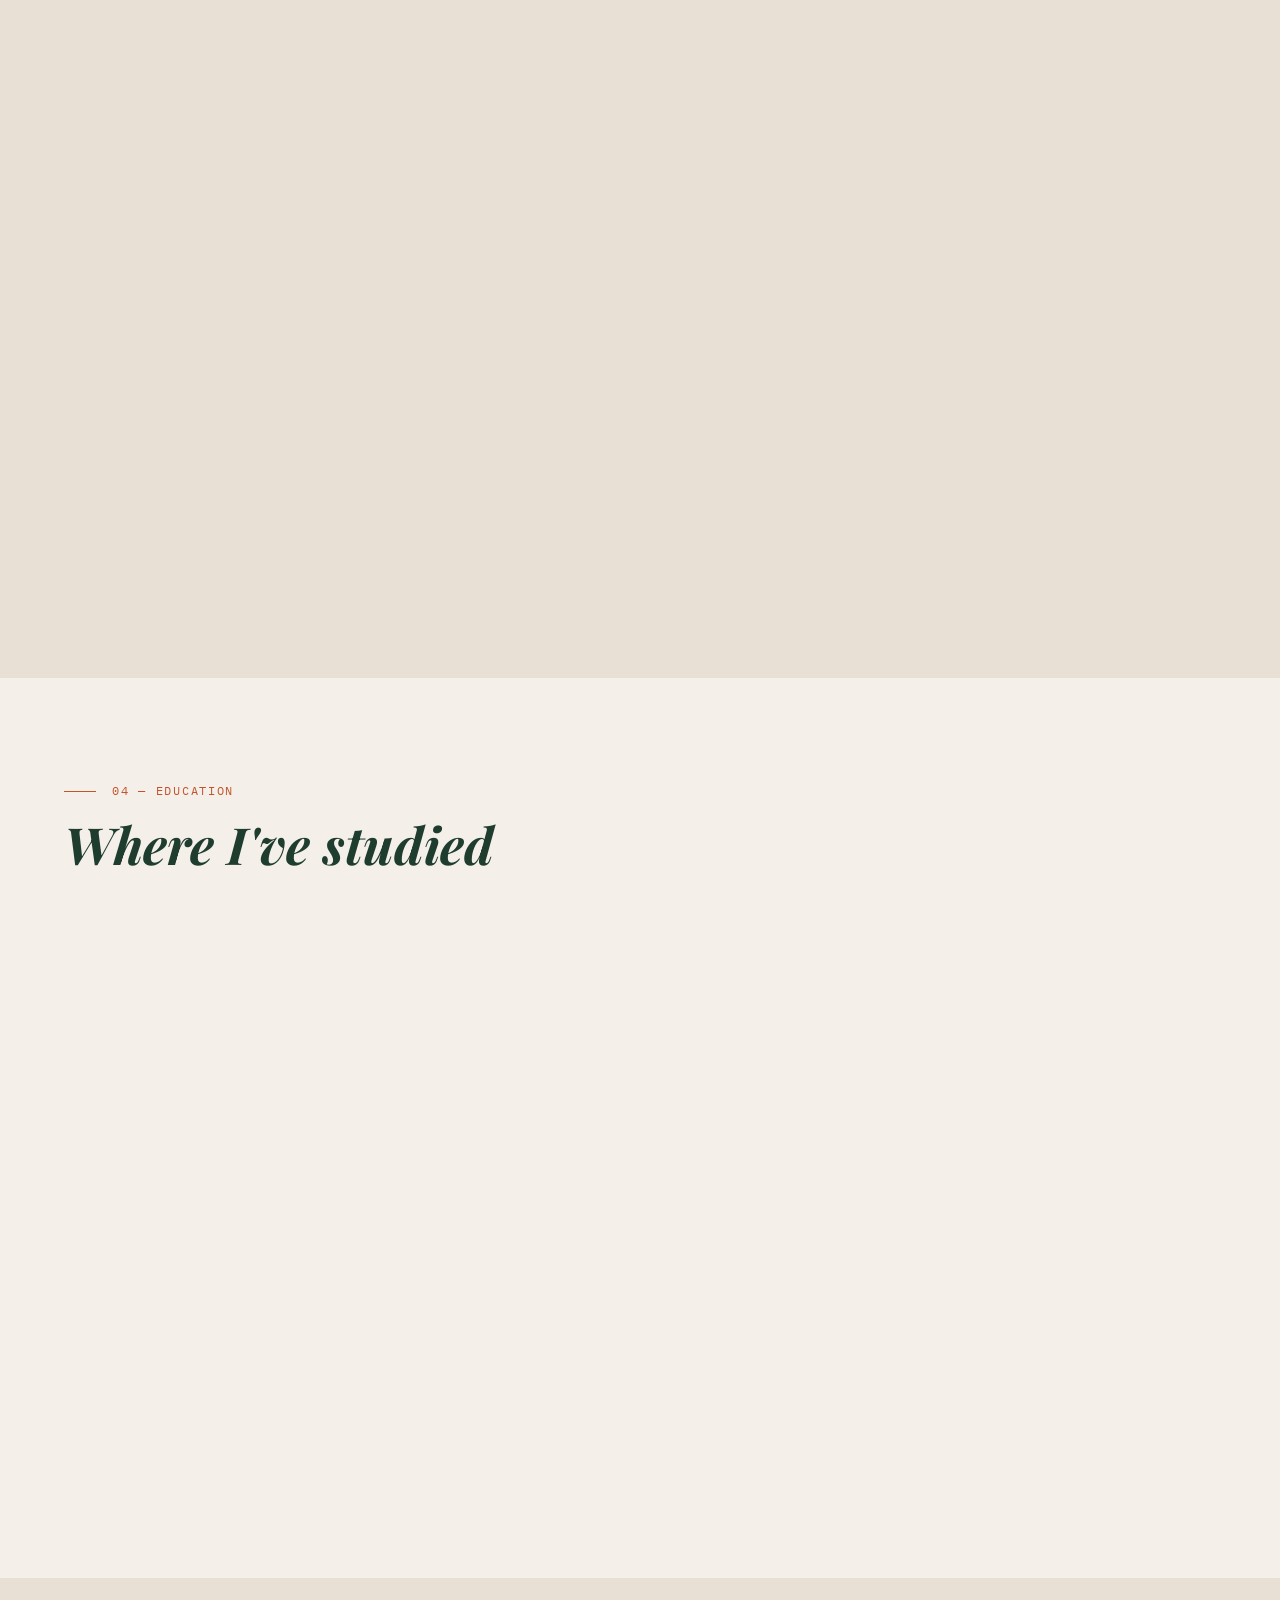
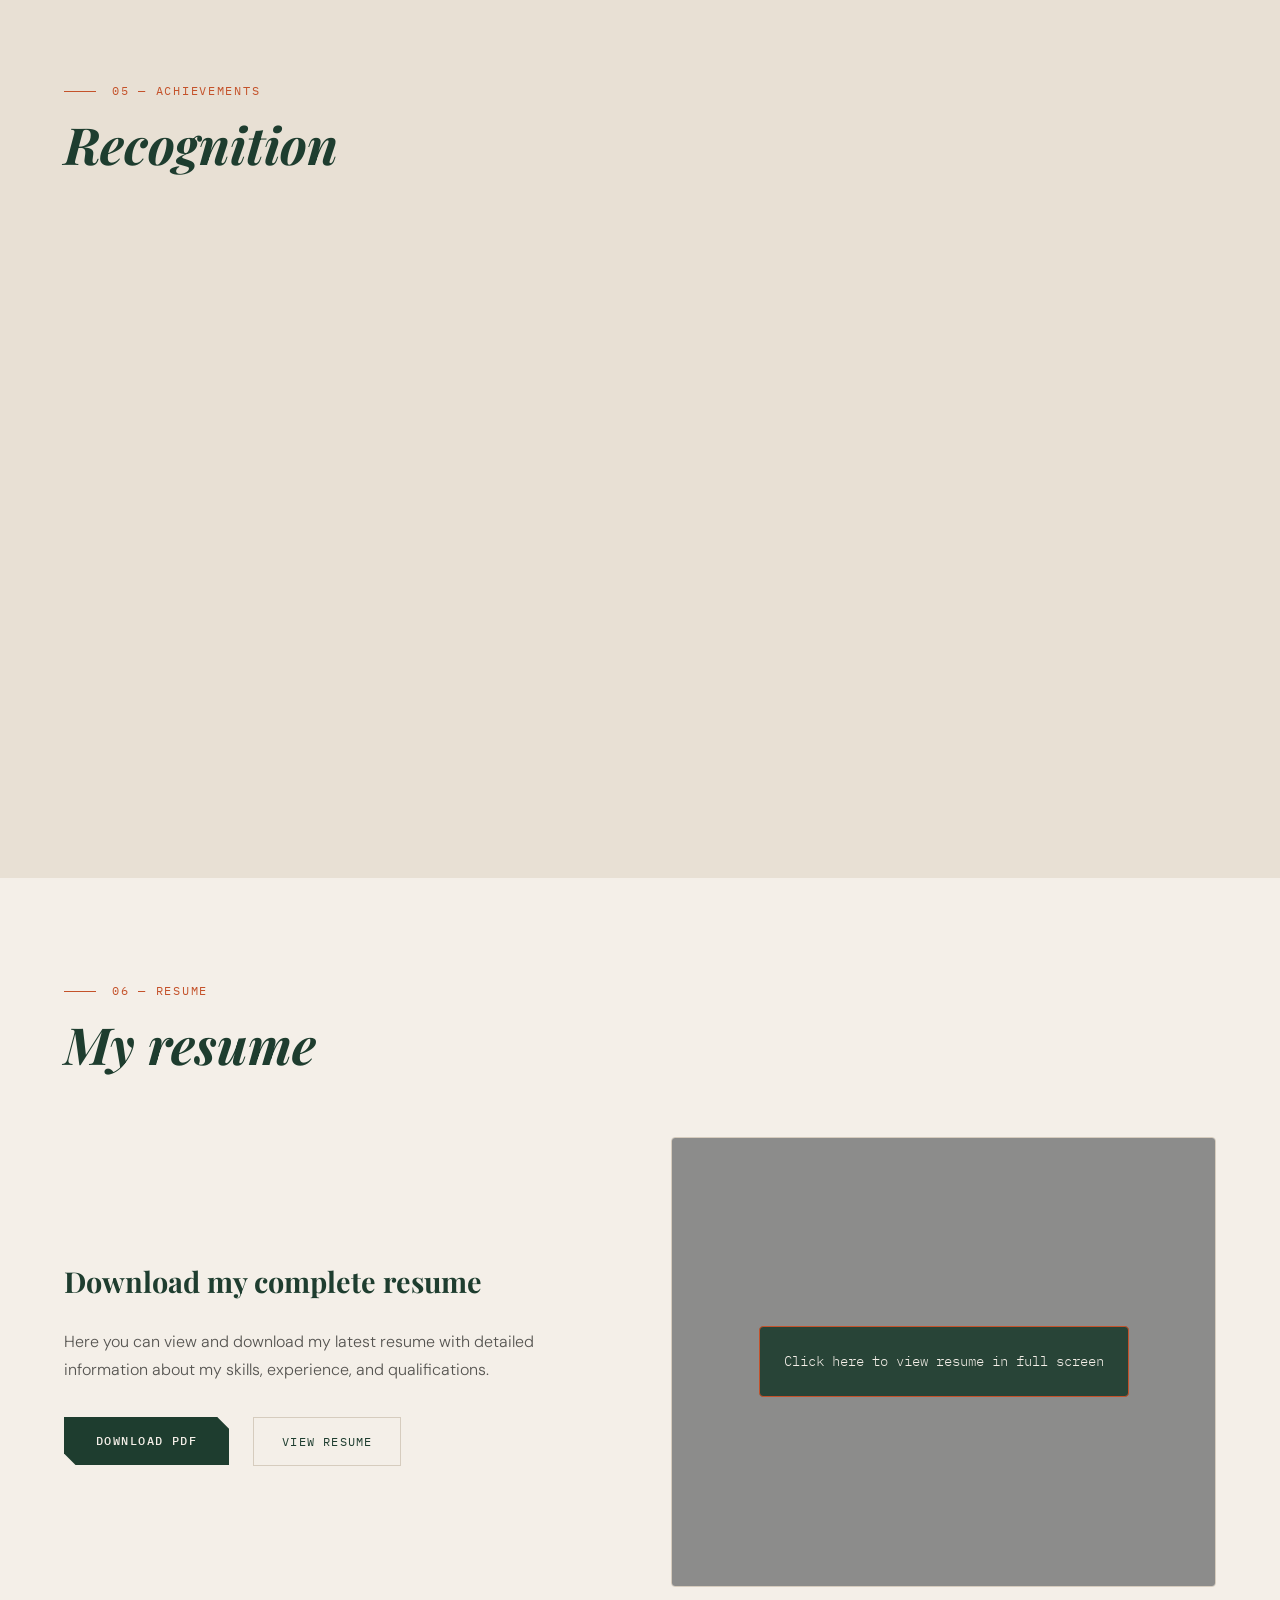
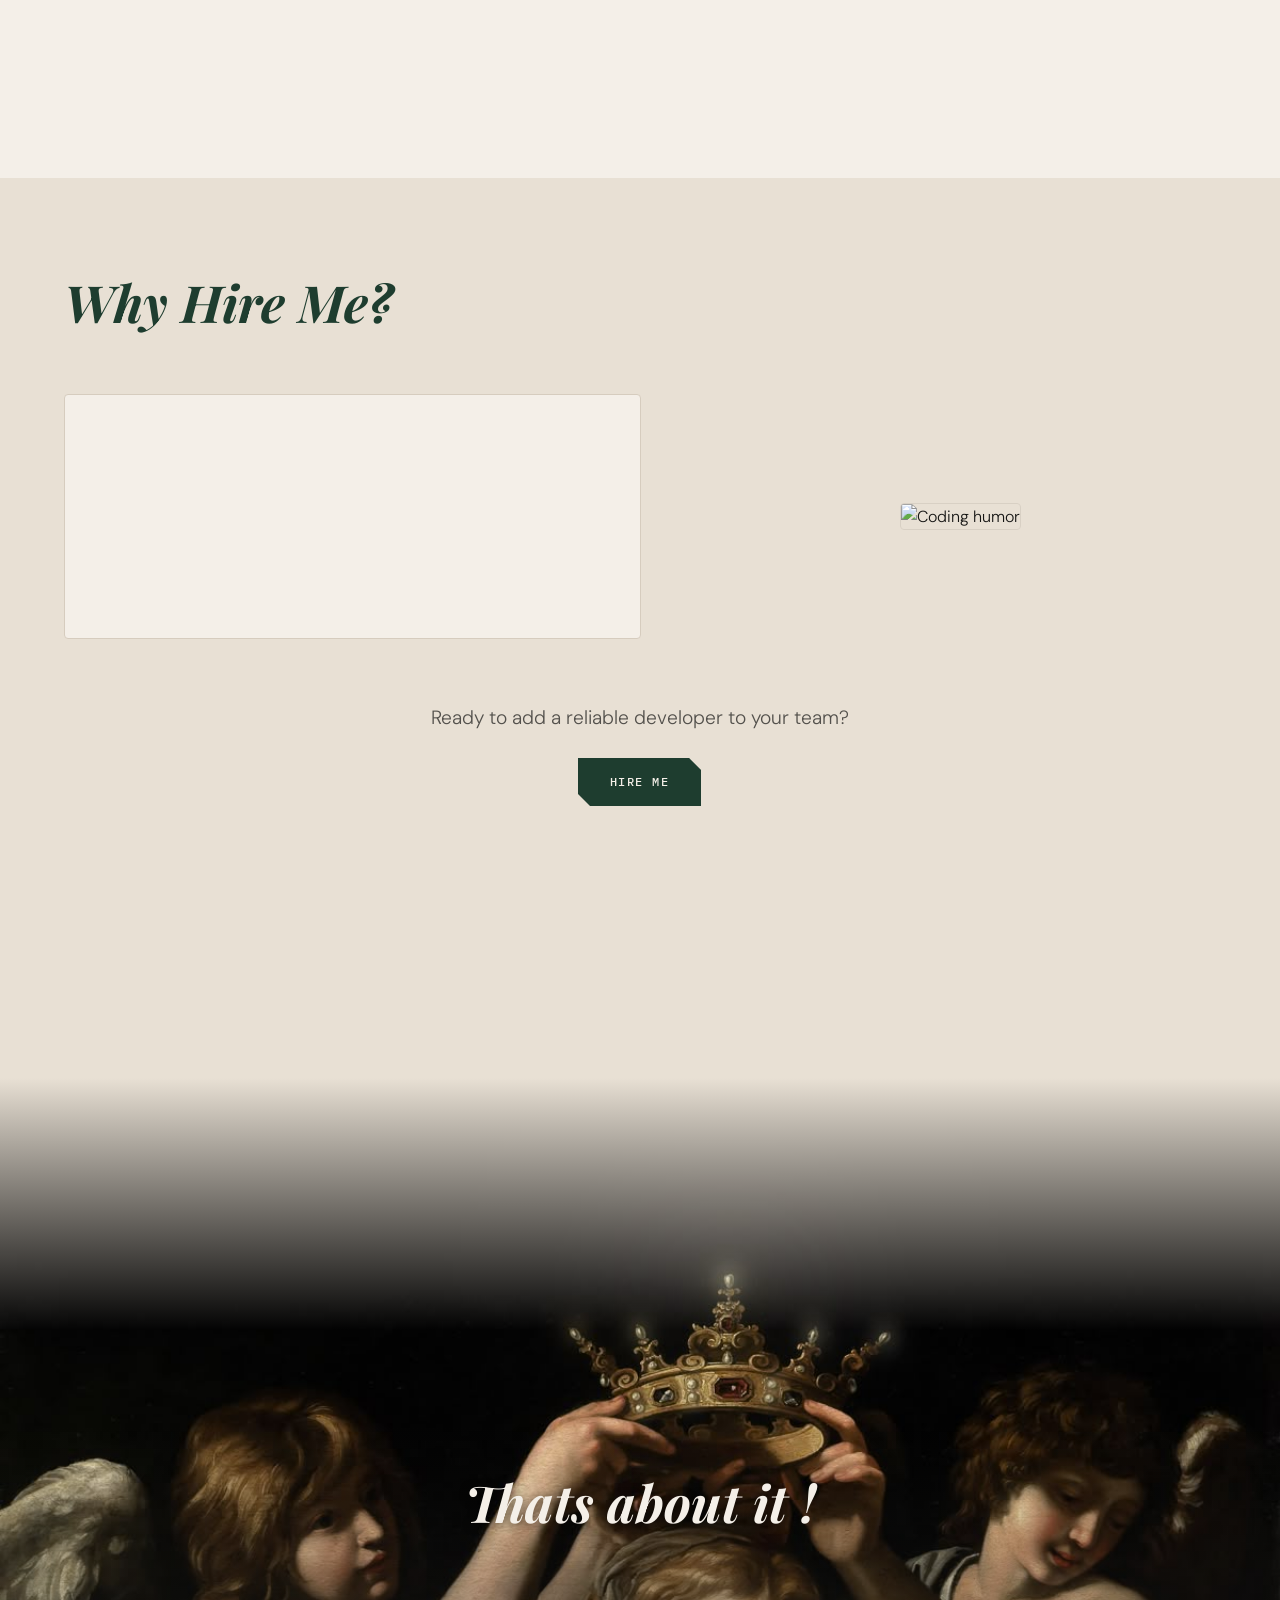
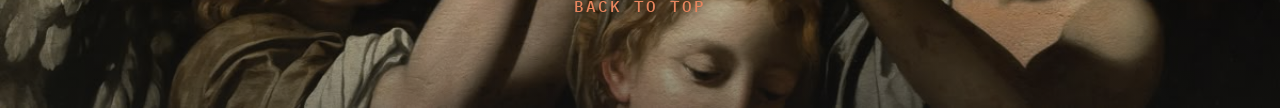
==== commit 0a90a890: "gsap animations" ====
--- a/index.html
+++ b/index.html
@@ -19,8 +19,16 @@
             rel="stylesheet"
         />
         <link rel="stylesheet" href="style.css" />
+        <script src="https://cdn.jsdelivr.net/npm/lenis@1.1.18/dist/lenis.min.js"></script>
     </head>
     <body>
+        <!-- Custom cursor -->
+        <div class="cursor-dot"></div>
+        <div class="cursor-ring"></div>
+
+        <!-- Animated grain overlay -->
+        <svg class="grain-overlay"><filter id="grain-filter"><feTurbulence type="fractalNoise" baseFrequency=".65" numOctaves="3" stitchTiles="stitch" seed="1"/></filter><rect width="100%" height="100%" filter="url(#grain-filter)"/></svg>
+
         <header class="header">
             <a href="#home" class="logo" id="logo"
                 >Amrut <span>Savadatti</span></a
@@ -33,13 +41,13 @@
             </div>
 
             <nav class="navbar">
-                <a href="#home">Home</a>
-                <a href="#experience">Experience</a>
-                <a href="#projects">Projects</a>
-                <a href="#skills">Skills</a>
-                <a href="#education">Education</a>
-                <a href="#achievements">Achievements</a>
-                <a href="#resume">Resume</a>
+                <a href="#home" class="nav-brush">Home<svg viewBox="0 0 100 8"><path d="M0,5 Q25,0 50,5 T100,5"/></svg></a>
+                <a href="#experience" class="nav-brush">Experience<svg viewBox="0 0 100 8"><path d="M0,5 Q25,0 50,5 T100,5"/></svg></a>
+                <a href="#projects" class="nav-brush">Projects<svg viewBox="0 0 100 8"><path d="M0,5 Q25,0 50,5 T100,5"/></svg></a>
+                <a href="#skills" class="nav-brush">Skills<svg viewBox="0 0 100 8"><path d="M0,5 Q25,0 50,5 T100,5"/></svg></a>
+                <a href="#education" class="nav-brush">Education<svg viewBox="0 0 100 8"><path d="M0,5 Q25,0 50,5 T100,5"/></svg></a>
+                <a href="#achievements" class="nav-brush">Achievements<svg viewBox="0 0 100 8"><path d="M0,5 Q25,0 50,5 T100,5"/></svg></a>
+                <a href="#resume" class="nav-brush">Resume<svg viewBox="0 0 100 8"><path d="M0,5 Q25,0 50,5 T100,5"/></svg></a>
             </nav>
         </header>
 
--- a/style.css
+++ b/style.css
@@ -10,11 +10,11 @@
     text-decoration: none;
     border: none;
     outline: none;
-    scroll-behavior: smooth;
+    scroll-behavior: auto; /* Lenis handles smooth scrolling */
 }
 
 :root {
-    /* Colors */
+    /* Colors — Original Editorial Palette */
     --cream:        #f4efe8;
     --cream-dark:   #e8e0d4;
     --cream-border: #d6ccbe;
@@ -57,15 +57,52 @@
     line-height: 1.6;
 }
 
-/* Grain texture overlay */
-body::before {
-    content: '';
+/* Animated grain overlay (replaces static body::before) */
+.grain-overlay {
     position: fixed;
     inset: 0;
-    background-image: url("data:image/svg+xml,%3Csvg viewBox='0 0 256 256' xmlns='http://www.w3.org/2000/svg'%3E%3Cfilter id='noise'%3E%3CfeTurbulence type='fractalNoise' baseFrequency='0.9' numOctaves='4' stitchTiles='stitch'/%3E%3C/filter%3E%3Crect width='100%25' height='100%25' filter='url(%23noise)' opacity='0.04'/%3E%3C/svg%3E");
+    width: 100%;
+    height: 100%;
     pointer-events: none;
     z-index: 9999;
-    opacity: 0.55;
+    opacity: 0.035;
+}
+
+/* Custom cursor */
+.cursor-dot {
+    width: 8px;
+    height: 8px;
+    background: var(--sienna);
+    border-radius: 50%;
+    position: fixed;
+    top: 0;
+    left: 0;
+    pointer-events: none;
+    z-index: 10001;
+    transition: transform 0.1s;
+}
+
+.cursor-ring {
+    width: 36px;
+    height: 36px;
+    border: 1.5px solid var(--forest);
+    border-radius: 50%;
+    position: fixed;
+    top: 0;
+    left: 0;
+    pointer-events: none;
+    z-index: 10000;
+    transition: width 0.3s cubic-bezier(.34,1.56,.64,1), height 0.3s cubic-bezier(.34,1.56,.64,1), border-color 0.3s;
+}
+
+.cursor-ring.hovering {
+    width: 52px;
+    height: 52px;
+    border-color: var(--sienna);
+}
+
+@media (max-width: 768px) {
+    .cursor-dot, .cursor-ring { display: none; }
 }
 
 /* ============================================================
@@ -82,8 +119,8 @@
 }
 
 @keyframes exp-fadeIn {
-    from { opacity: 0; transform: translateY(20px); }
-    to   { opacity: 1; transform: translateY(0); }
+    from { opacity: 0; }
+    to   { opacity: 1; }
 }
 
 @keyframes exp-spin {
@@ -119,7 +156,9 @@
     left: 0;
     width: 100%;
     padding: 2rem 4rem;
-    background: var(--cream);
+    background: rgba(244, 239, 232, 0.85);
+    backdrop-filter: blur(12px);
+    -webkit-backdrop-filter: blur(12px);
     border-bottom: 1px solid var(--cream-border);
     display: flex;
     justify-content: space-between;
@@ -165,15 +204,23 @@
     transition: opacity 0.3s ease, color 0.3s ease;
 }
 
-.navbar a::after {
-    content: '';
+/* Brush-stroke SVG underline on nav links */
+.navbar a svg {
     position: absolute;
-    bottom: 0;
+    bottom: -2px;
     left: 0;
-    width: 0;
-    height: 2px;
-    background: var(--sienna);
-    transition: width 0.3s ease;
+    width: 100%;
+    height: 8px;
+    overflow: visible;
+}
+
+.navbar a svg path {
+    stroke: var(--sienna);
+    stroke-width: 2;
+    fill: none;
+    stroke-dasharray: 200;
+    stroke-dashoffset: 200;
+    transition: stroke-dashoffset 0.4s cubic-bezier(.4,0,.2,1);
 }
 
 .navbar a:hover {
@@ -181,8 +228,8 @@
     color: var(--forest);
 }
 
-.navbar a:hover::after {
-    width: 100%;
+.navbar a:hover svg path {
+    stroke-dashoffset: 0;
 }
 
 .navbar a.active {
@@ -190,8 +237,8 @@
     opacity: 1;
 }
 
-.navbar a.active::after {
-    width: 100%;
+.navbar a.active svg path {
+    stroke-dashoffset: 0;
 }
 
 /* Hamburger menu icon */
@@ -297,6 +344,7 @@
     cursor: pointer;
     clip-path: polygon(0 0, calc(100% - 12px) 0, 100% 12px, 100% 100%, 12px 100%, 0 calc(100% - 12px));
     transition: transform 0.2s ease, box-shadow 0.2s ease;
+    will-change: transform;
 }
 
 .btn-primary:hover {
@@ -383,9 +431,19 @@
     margin-bottom: 1.5rem;
 }
 
+/* Kinetic text — each character is inline-block for GSAP */
+.home-content h1 .char {
+    display: inline-block;
+}
+
 .home-content h1 em {
     color: var(--sienna);
     font-style: italic;
+}
+
+/* Magnetic button wrapper */
+.mag-btn-wrap {
+    display: inline-block;
 }
 
 
@@ -593,6 +651,16 @@
     background: var(--cream-border);
 }
 
+
+/* Card glow effect overlay */
+.card-glow {
+    position: absolute;
+    inset: 0;
+    pointer-events: none;
+    opacity: 0;
+    transition: opacity 0.3s;
+    z-index: 0;
+}
 
 /* ============================================================
    CARDS — Shared styles for Experience, Projects, Education
@@ -608,21 +676,52 @@
     border: 1px solid var(--cream-border);
     border-radius: 4px;
     padding: 1.75rem;
-    transition: all 0.2s ease;
     animation: exp-fadeIn 0.5s ease forwards;
     opacity: 0;
-}
-
-.exp-tile:hover,
+    position: relative;
+    transform-style: preserve-3d;
+    will-change: transform;
+}
+
+/* Skew hover for tiles (not .skills-category or .exp-tile which use 3D tilt) */
+.exp-project-card,
+.proj-tile,
+.edu-card,
+.achievement-card {
+    transition: transform 0.3s cubic-bezier(.34,1.56,.64,1), box-shadow 0.3s ease, border-color 0.3s ease;
+}
+
+.skills-category,
+.exp-tile,
+.achievement-category-tile {
+    transition: box-shadow 0.3s ease, border-color 0.3s ease;
+}
+
 .exp-project-card:hover,
 .proj-tile:hover,
 .edu-card:hover,
-.achievement-category-tile:hover,
-.achievement-card:hover,
-.skills-category:hover {
+.achievement-card:hover {
     border-color: var(--sienna);
-    transform: translate(-3px, -3px);
+    box-shadow: 3px 3px 0 var(--sienna);
+    transform: rotate(-6deg) scale(1.08);
+}
+
+.skills-category:hover,
+.exp-tile:hover,
+.achievement-category-tile:hover {
+    border-color: var(--sienna);
     box-shadow: 4px 4px 0 var(--sienna);
+}
+
+/* Show glow overlay on card hover */
+.exp-tile:hover .card-glow,
+.exp-project-card:hover .card-glow,
+.proj-tile:hover .card-glow,
+.edu-card:hover .card-glow,
+.achievement-category-tile:hover .card-glow,
+.achievement-card:hover .card-glow,
+.skills-category:hover .card-glow {
+    opacity: 1;
 }
 
 /* Cards inside --cream-dark sections need --cream background for contrast */
@@ -1271,12 +1370,12 @@
     border-radius: 4px;
     background-color: var(--cream);
     border: 1px solid var(--cream-border);
-    transition: all 0.2s ease;
+    transition: transform 0.3s cubic-bezier(.34,1.56,.64,1), border-color 0.2s ease, box-shadow 0.2s ease;
 }
 
 .skills-item:hover {
     border-color: var(--sienna);
-    transform: translate(-2px, -2px);
+    transform: rotate(-6deg) scale(1.08);
     box-shadow: 3px 3px 0 var(--sienna);
 }
 
@@ -1932,7 +2031,7 @@
 }
 
 /* Global span color override — only for specific elements */
-.home-content span:not(.section-tag):not(.stat-number):not(.stat-label),
+.home-content span:not(.section-tag):not(.stat-number):not(.stat-label):not(.char),
 .joke-content span {
     color: var(--sienna);
 }
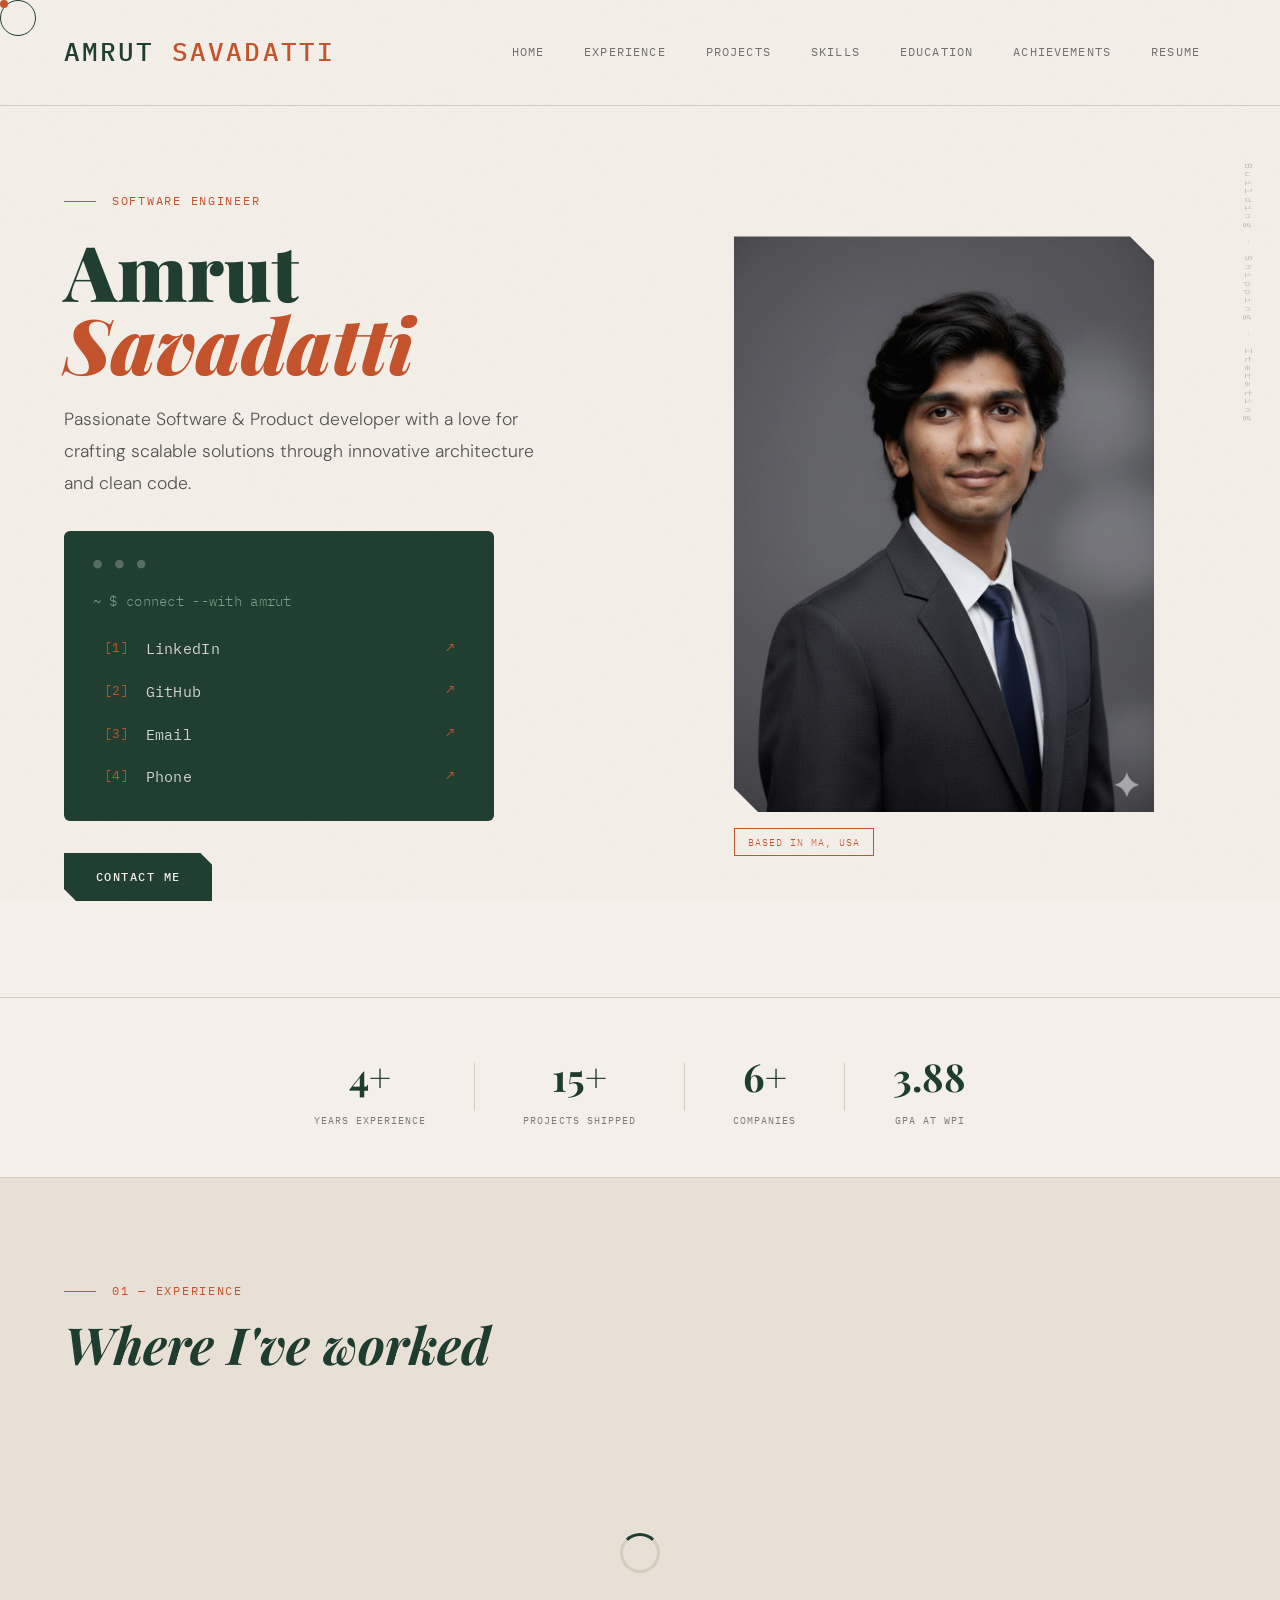
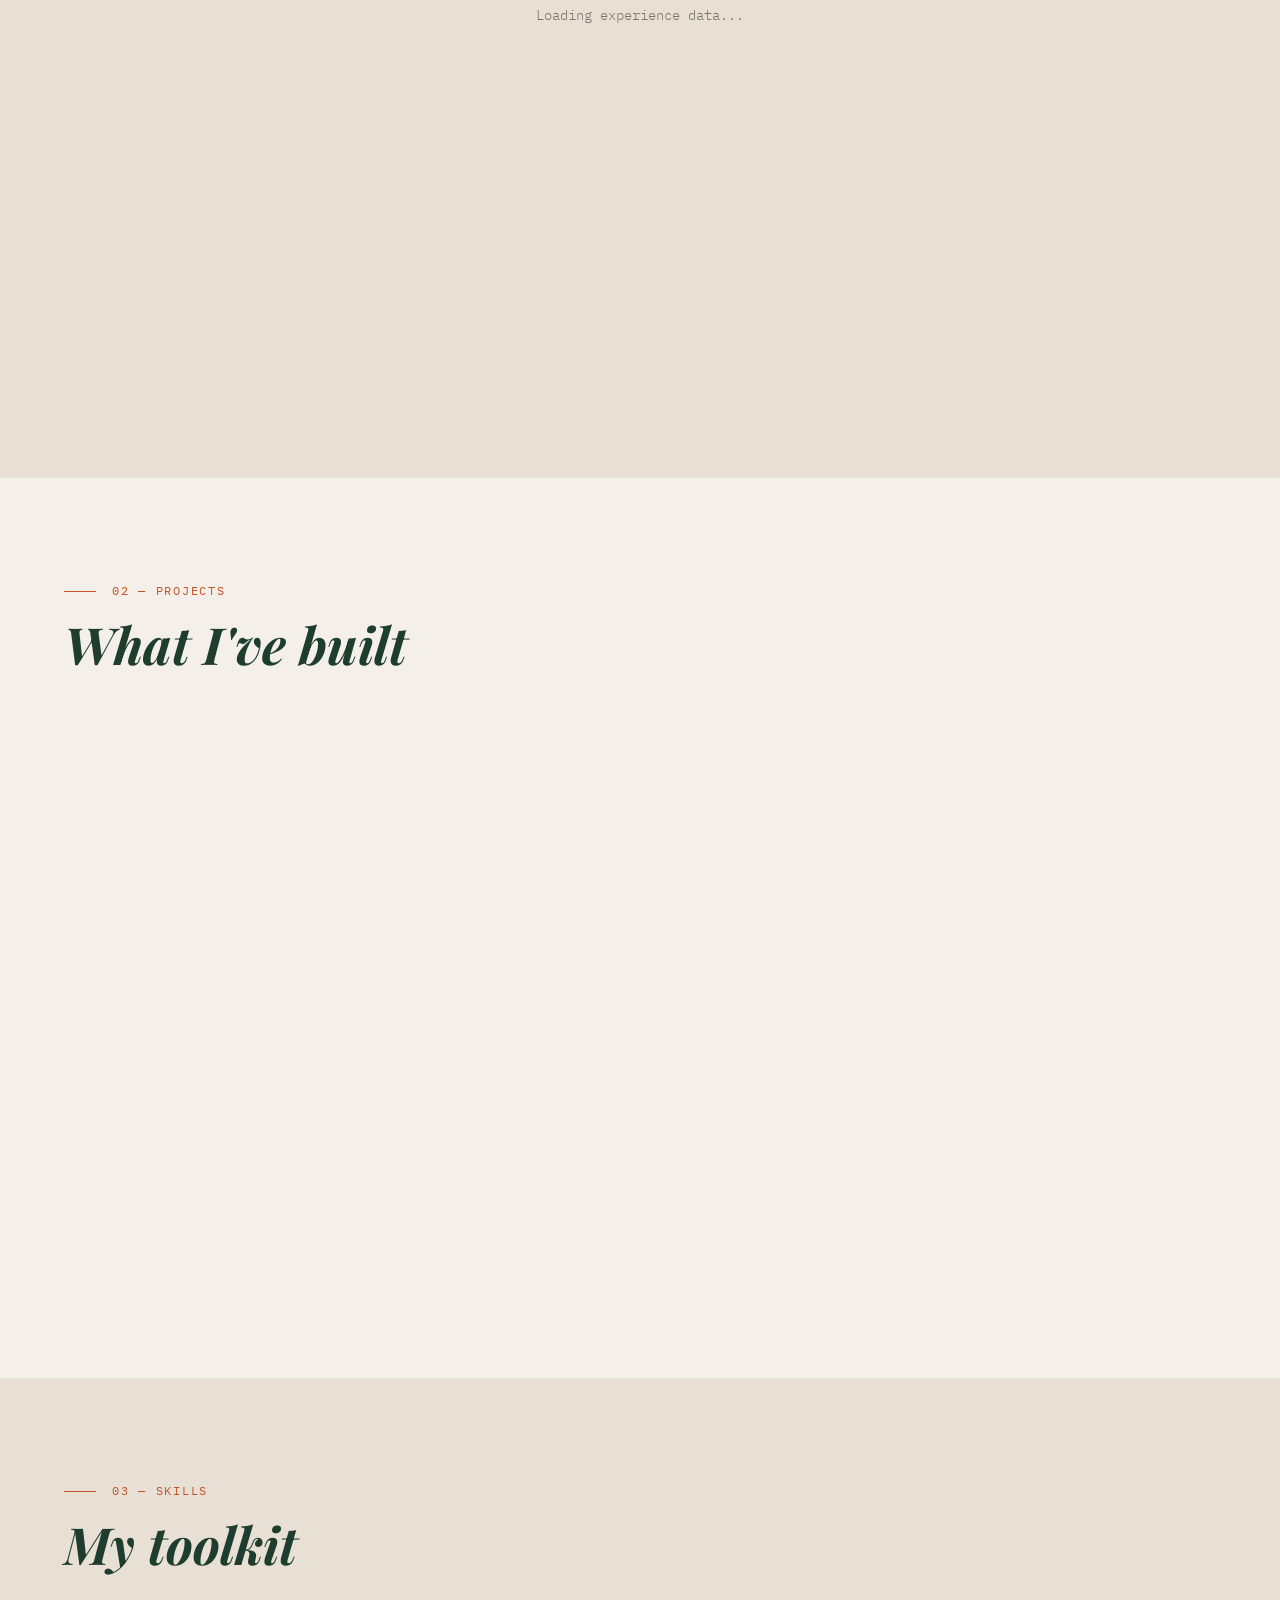
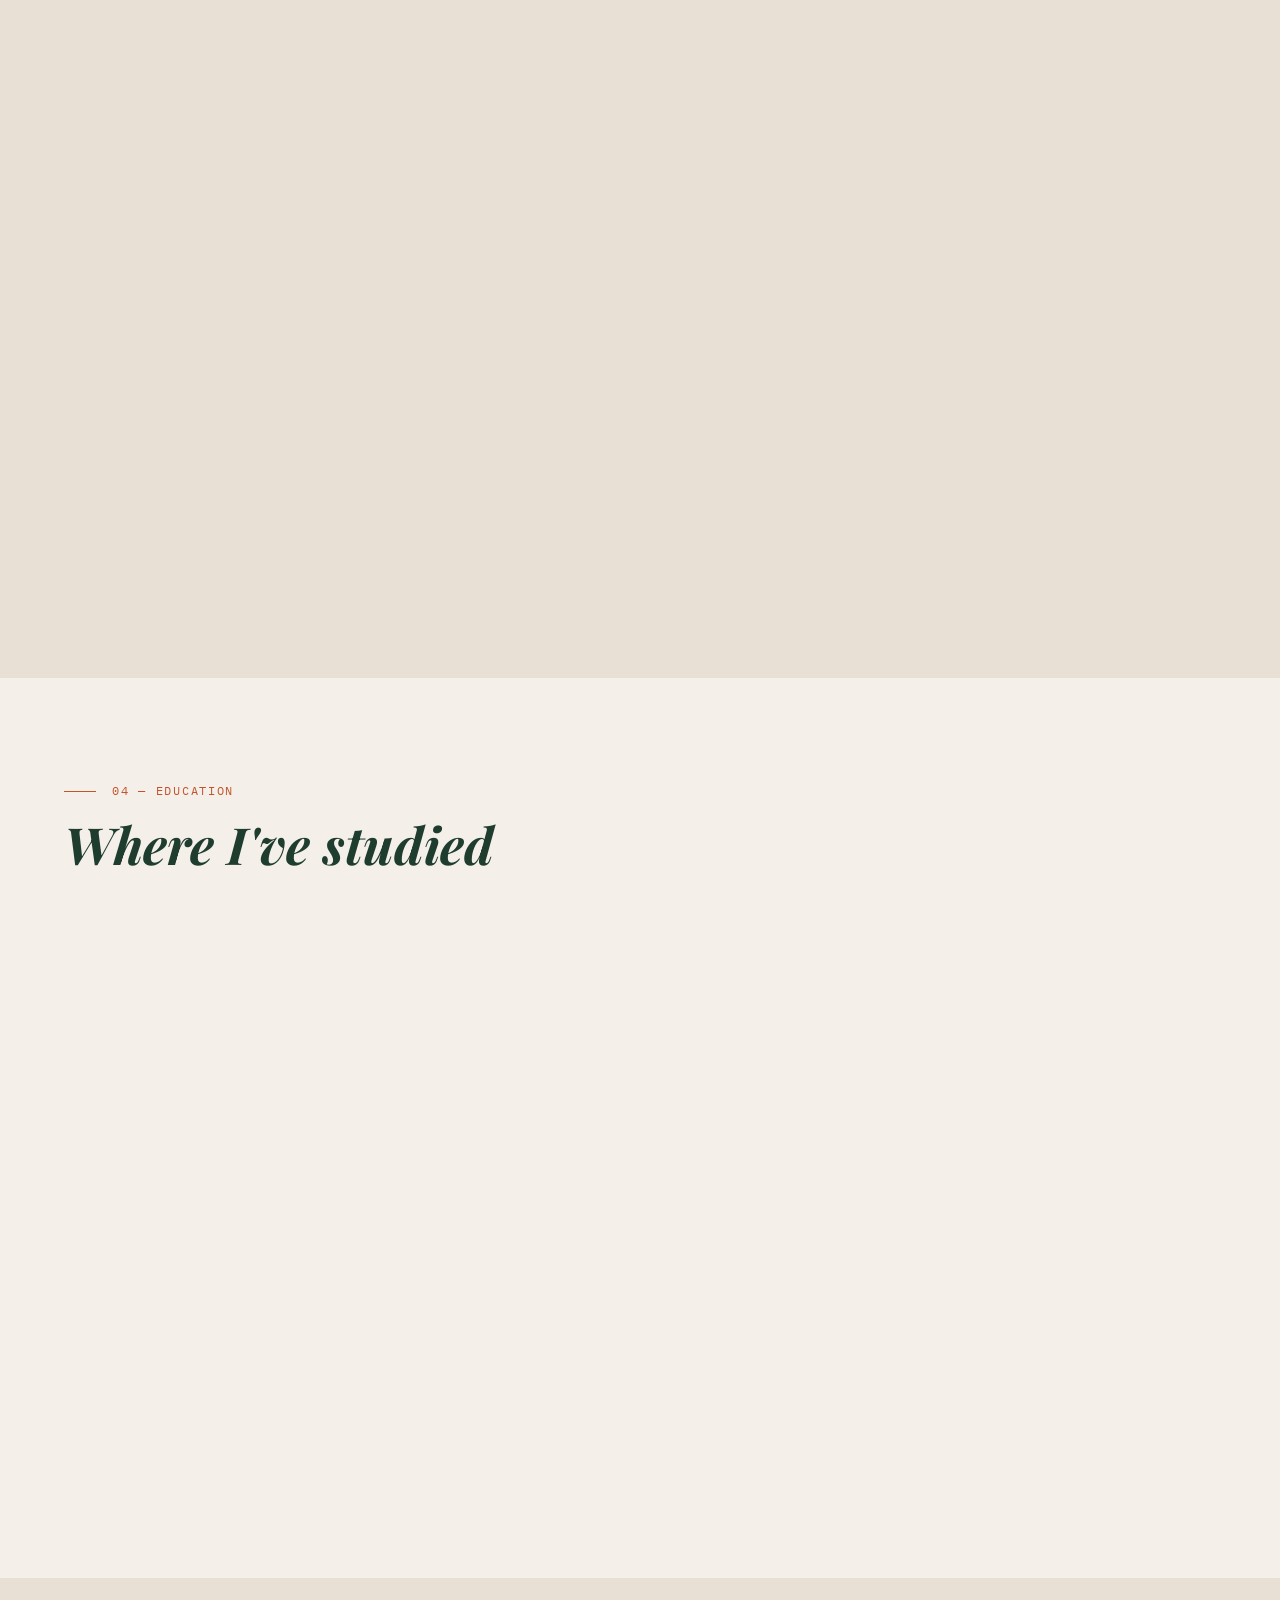
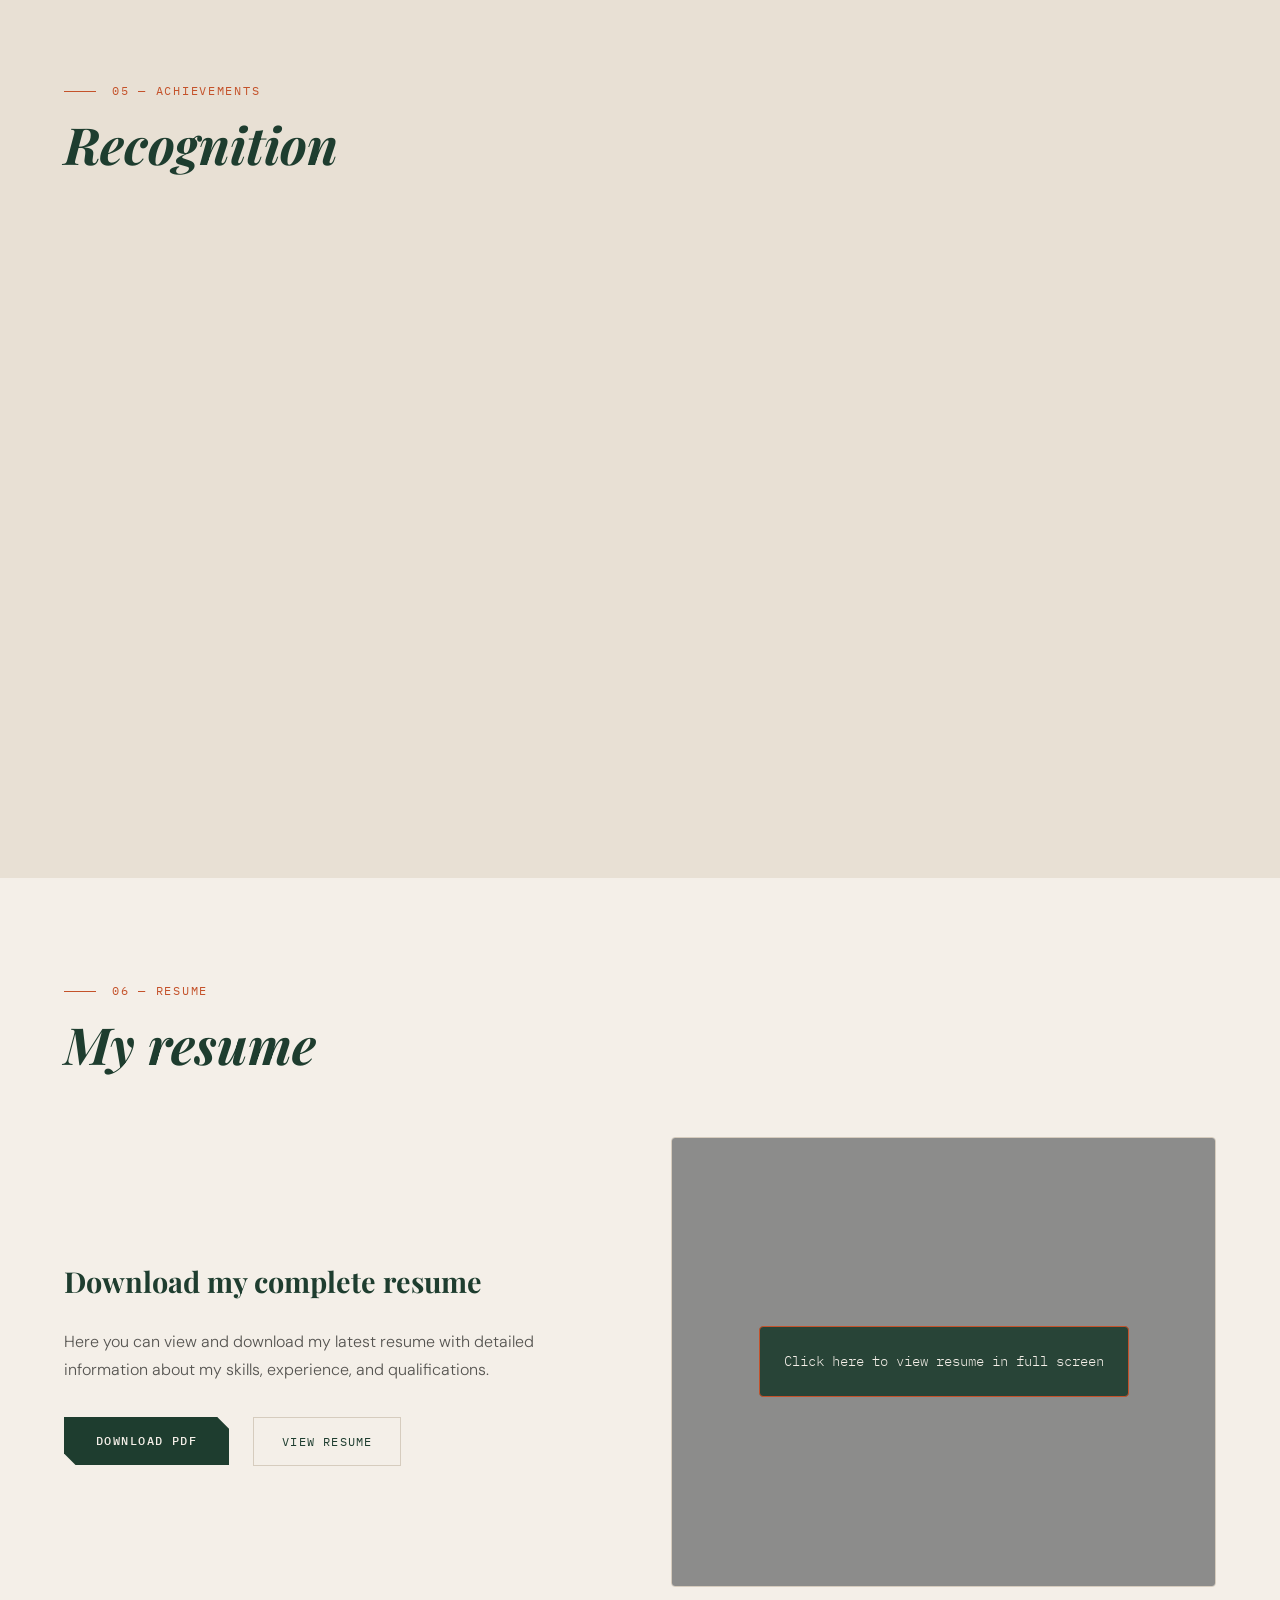
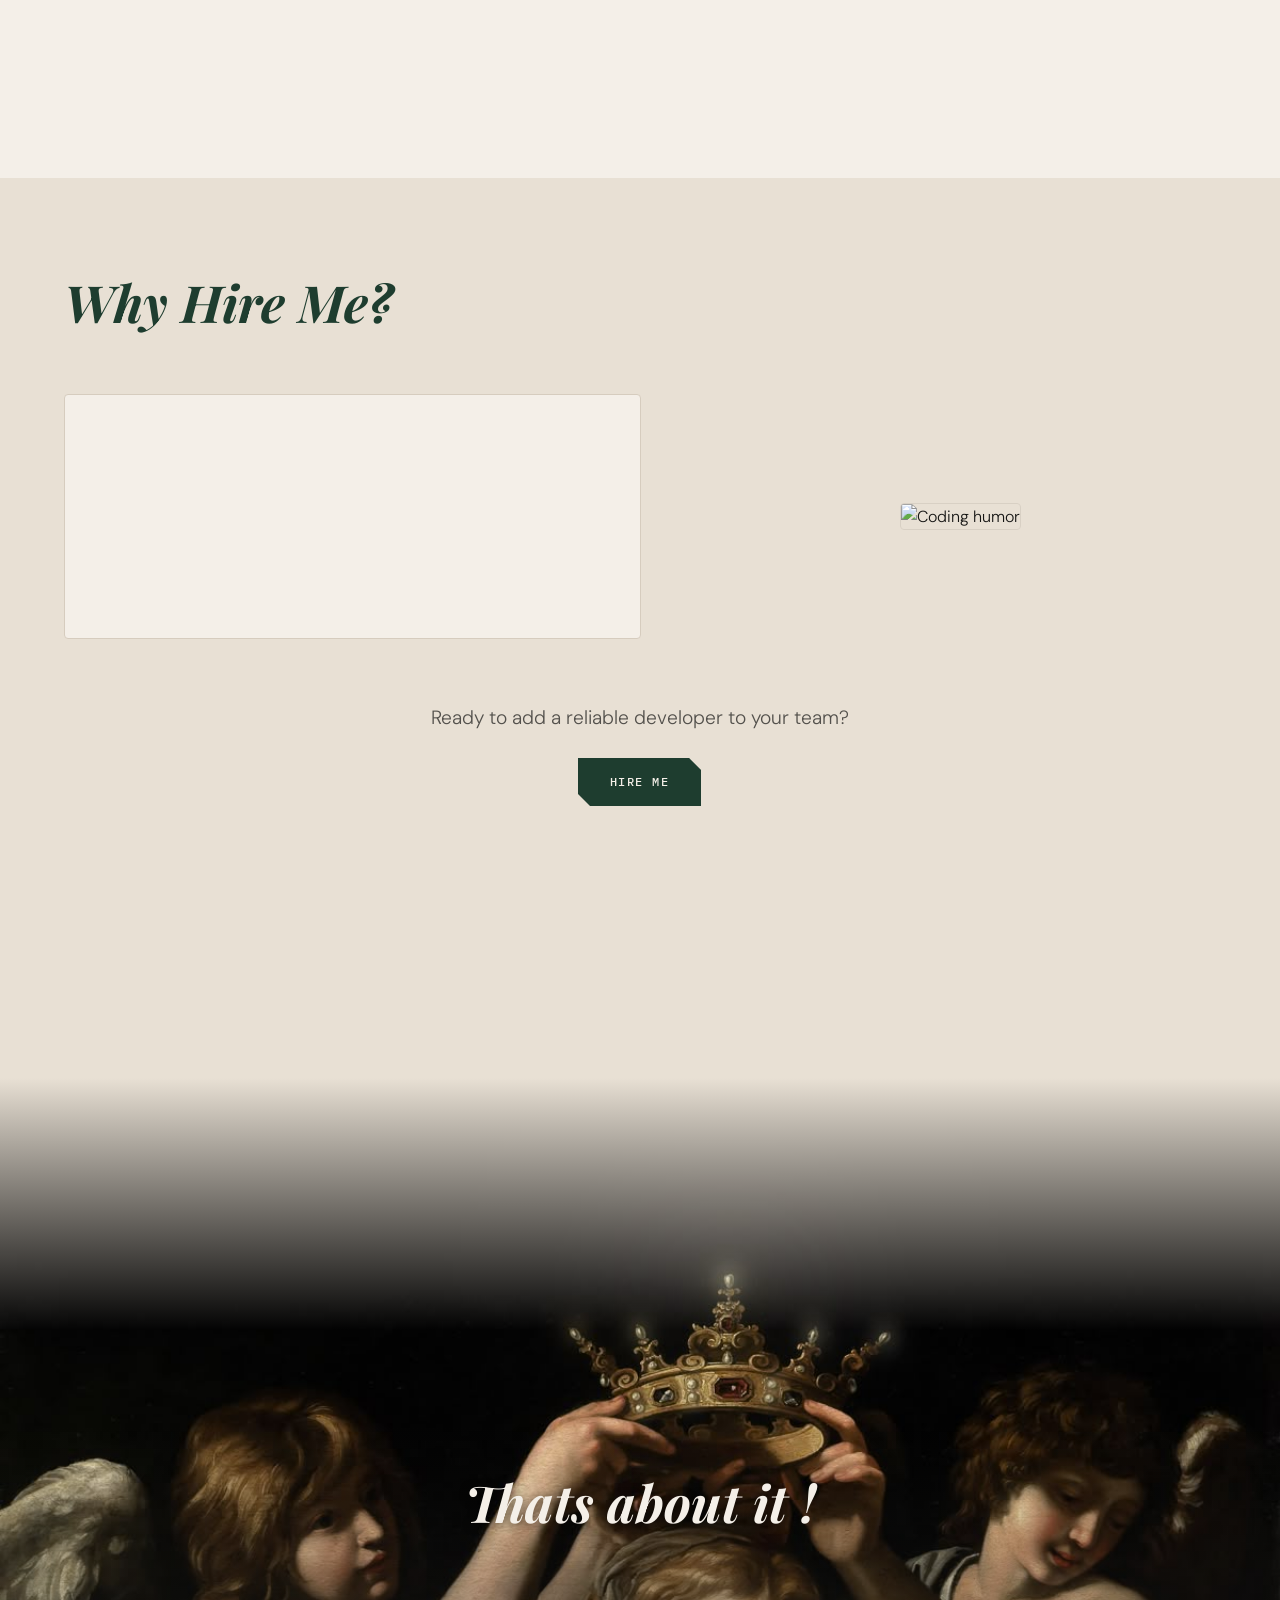
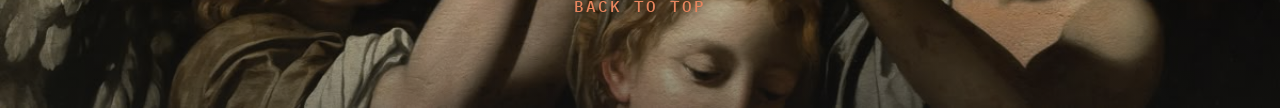
==== commit ffbef72b: "weather feature" ====
--- a/index.html
+++ b/index.html
@@ -29,10 +29,15 @@
         <!-- Animated grain overlay -->
         <svg class="grain-overlay"><filter id="grain-filter"><feTurbulence type="fractalNoise" baseFrequency=".65" numOctaves="3" stitchTiles="stitch" seed="1"/></filter><rect width="100%" height="100%" filter="url(#grain-filter)"/></svg>
 
+        <!-- Weather mood effects -->
+        <canvas id="weather-canvas"></canvas>
+        <div id="weather-effects"></div>
+
         <header class="header">
             <a href="#home" class="logo" id="logo"
                 >Amrut <span>Savadatti</span></a
             >
+            <div class="weather-indicator" id="weather-indicator"></div>
 
             <div class="menu-icon" id="menu-icon">
                 <span></span>
--- a/style.css
+++ b/style.css
@@ -54,7 +54,14 @@
     font-family: var(--font-sans);
     font-weight: 300;
     overflow-x: hidden;
+    overflow-y: auto;
     line-height: 1.6;
+    scrollbar-width: none;
+    -ms-overflow-style: none;
+}
+
+body::-webkit-scrollbar {
+    display: none;
 }
 
 /* Animated grain overlay (replaces static body::before) */
@@ -2127,6 +2134,291 @@
 }
 
 /* ============================================================
+   WEATHER MOOD SYSTEM
+   ============================================================ */
+
+#weather-canvas {
+    position: fixed;
+    top: 90px;
+    left: 0;
+    width: 100%;
+    height: calc(100% - 90px);
+    pointer-events: none;
+    z-index: 9998;
+    display: none;
+}
+
+#weather-effects {
+    position: fixed;
+    inset: 0;
+    pointer-events: none;
+    z-index: 9998;
+}
+
+/* Navbar weather indicator */
+.weather-indicator {
+    display: flex;
+    align-items: center;
+    gap: 0.4rem;
+    font-family: var(--font-mono);
+    font-size: 0.65rem;
+    color: var(--ink-muted);
+    letter-spacing: 0.05em;
+    opacity: 0;
+    transition: opacity 0.8s ease;
+    cursor: default;
+}
+
+.weather-indicator.loaded {
+    opacity: 1;
+}
+
+.weather-indicator svg {
+    width: 18px;
+    height: 18px;
+    flex-shrink: 0;
+}
+
+.weather-indicator .weather-label {
+    text-transform: uppercase;
+    letter-spacing: 0.08em;
+    white-space: nowrap;
+}
+
+.weather-indicator .weather-temp {
+    white-space: nowrap;
+    opacity: 0.7;
+}
+
+.weather-indicator .weather-region {
+    white-space: nowrap;
+    opacity: 0.5;
+    border-left: 1px solid var(--cream-border);
+    padding-left: 0.4rem;
+}
+
+/* Sun effect */
+.weather-sun {
+    position: fixed;
+    top: 130px;
+    right: 30px;
+    width: 90px;
+    height: 90px;
+    z-index: 9998;
+    pointer-events: none;
+    filter: drop-shadow(0 0 15px rgba(245,215,110,0.5)) drop-shadow(0 0 40px rgba(245,200,80,0.2));
+    animation: sunPulse 4s ease-in-out infinite;
+}
+
+.weather-sun svg {
+    width: 100%;
+    height: 100%;
+}
+
+.weather-sun .sun-core {
+    fill: url(#sunGrad);
+}
+
+.weather-sun .sun-rays {
+    fill: none;
+    stroke: #f5d76e;
+    stroke-width: 2;
+    stroke-linecap: round;
+    opacity: 0.7;
+    transform-origin: center;
+    animation: sunRaysSpin 20s linear infinite;
+}
+
+.weather-sun .sun-rays-outer {
+    fill: none;
+    stroke: #f0c040;
+    stroke-width: 1.2;
+    stroke-linecap: round;
+    opacity: 0.35;
+    transform-origin: center;
+    animation: sunRaysSpin 30s linear infinite reverse;
+}
+
+.weather-sun .sun-shimmer {
+    fill: rgba(255,255,255,0.4);
+    animation: sunShimmer 3s ease-in-out infinite;
+}
+
+@keyframes sunPulse {
+    0%, 100% { filter: drop-shadow(0 0 15px rgba(245,215,110,0.5)) drop-shadow(0 0 40px rgba(245,200,80,0.2)); transform: scale(1); }
+    50%      { filter: drop-shadow(0 0 25px rgba(245,215,110,0.7)) drop-shadow(0 0 60px rgba(245,200,80,0.35)); transform: scale(1.06); }
+}
+
+@keyframes sunRaysSpin {
+    from { transform: rotate(0deg); }
+    to   { transform: rotate(360deg); }
+}
+
+@keyframes sunShimmer {
+    0%, 100% { opacity: 0.15; transform: scale(0.85); }
+    50%      { opacity: 0.5; transform: scale(1.1); }
+}
+
+/* Butterflies */
+.weather-butterfly {
+    position: fixed;
+    pointer-events: none;
+    z-index: 9998;
+    will-change: transform;
+    transition: none;
+}
+
+.weather-butterfly svg {
+    width: 22px;
+    height: 22px;
+    overflow: visible;
+}
+
+.weather-butterfly .wing-l,
+.weather-butterfly .wing-r {
+    transform-origin: center;
+}
+
+.weather-butterfly .wing-l {
+    animation: wingFlapL 0.35s ease-in-out infinite;
+}
+
+.weather-butterfly .wing-r {
+    animation: wingFlapR 0.35s ease-in-out infinite;
+}
+
+@keyframes wingFlapL {
+    0%, 100% { transform: rotateY(0deg); }
+    50%      { transform: rotateY(60deg); }
+}
+
+@keyframes wingFlapR {
+    0%, 100% { transform: rotateY(0deg); }
+    50%      { transform: rotateY(-60deg); }
+}
+
+/* Clouds */
+.weather-cloud {
+    position: fixed;
+    pointer-events: none;
+    z-index: 9998;
+    opacity: 0.06;
+    will-change: transform;
+}
+
+.weather-cloud svg {
+    fill: var(--ink);
+}
+
+/* Fog layers */
+.weather-fog {
+    position: fixed;
+    border-radius: 50%;
+    pointer-events: none;
+    z-index: 9998;
+    will-change: transform;
+}
+
+.weather-fog-1 {
+    width: 100vw;
+    height: 40vh;
+    bottom: 0;
+    left: -15%;
+    background: radial-gradient(ellipse at 50% 80%, rgba(200,195,185,0.5) 0%, rgba(200,195,185,0.2) 40%, transparent 70%);
+    animation: fogDrift1 18s ease-in-out infinite;
+}
+
+.weather-fog-2 {
+    width: 90vw;
+    height: 35vh;
+    bottom: -5%;
+    right: -10%;
+    background: radial-gradient(ellipse at 50% 80%, rgba(200,195,185,0.4) 0%, rgba(200,195,185,0.15) 40%, transparent 70%);
+    animation: fogDrift2 22s ease-in-out infinite;
+}
+
+.weather-fog-3 {
+    width: 80vw;
+    height: 30vh;
+    bottom: 5%;
+    left: 15%;
+    background: radial-gradient(ellipse at 50% 90%, rgba(214,204,190,0.35) 0%, rgba(214,204,190,0.12) 45%, transparent 70%);
+    animation: fogDrift3 26s ease-in-out infinite;
+}
+
+@keyframes fogDrift3 {
+    0%, 100% { transform: translate(0, 0) scale(1.05); opacity: 0.8; }
+    50%      { transform: translate(3vw, -2vh) scale(1.2); opacity: 1; }
+}
+
+@keyframes fogDrift1 {
+    0%, 100% { transform: translate(0, 0) scale(1); opacity: 0.7; }
+    50%      { transform: translate(6vw, 3vh) scale(1.2); opacity: 1; }
+}
+
+@keyframes fogDrift2 {
+    0%, 100% { transform: translate(0, 0) scale(1.1); opacity: 0.7; }
+    50%      { transform: translate(-5vw, -4vh) scale(1); opacity: 1; }
+}
+
+/* Lightning flash overlay */
+.weather-lightning {
+    position: fixed;
+    inset: 0;
+    pointer-events: none;
+    z-index: 9998;
+    background: transparent;
+}
+
+.weather-lightning.flash {
+    animation: lightningFlash 0.6s ease-out forwards;
+}
+
+@keyframes lightningFlash {
+    0%   { background: transparent; }
+    4%   { background: rgba(255,255,255,0.35); }
+    8%   { background: rgba(255,255,255,0.05); }
+    14%  { background: rgba(255,255,255,0.45); }
+    22%  { background: rgba(255,255,255,0.08); }
+    32%  { background: rgba(255,255,255,0.2); }
+    50%  { background: transparent; }
+    100% { background: transparent; }
+}
+
+/* Lightning bolt SVG */
+.weather-bolt {
+    position: fixed;
+    pointer-events: none;
+    z-index: 9998;
+    opacity: 0;
+    filter: drop-shadow(0 0 18px rgba(255,255,255,0.8)) drop-shadow(0 0 40px rgba(200,180,255,0.5));
+}
+
+.weather-bolt.strike {
+    animation: boltStrike 0.5s ease-out forwards;
+}
+
+@keyframes boltStrike {
+    0%   { opacity: 0; }
+    5%   { opacity: 1; }
+    12%  { opacity: 0.2; }
+    18%  { opacity: 0.9; }
+    30%  { opacity: 0.7; }
+    50%  { opacity: 0.15; }
+    100% { opacity: 0; }
+}
+
+/* Reduced motion */
+@media (prefers-reduced-motion: reduce) {
+    #weather-canvas,
+    .weather-butterfly,
+    .weather-cloud,
+    .weather-fog,
+    .weather-lightning { display: none !important; }
+    .weather-sun { animation: none; }
+}
+
+/* ============================================================
    RESPONSIVE — TABLET
    ============================================================ */
 @media (max-width: 1200px) {
